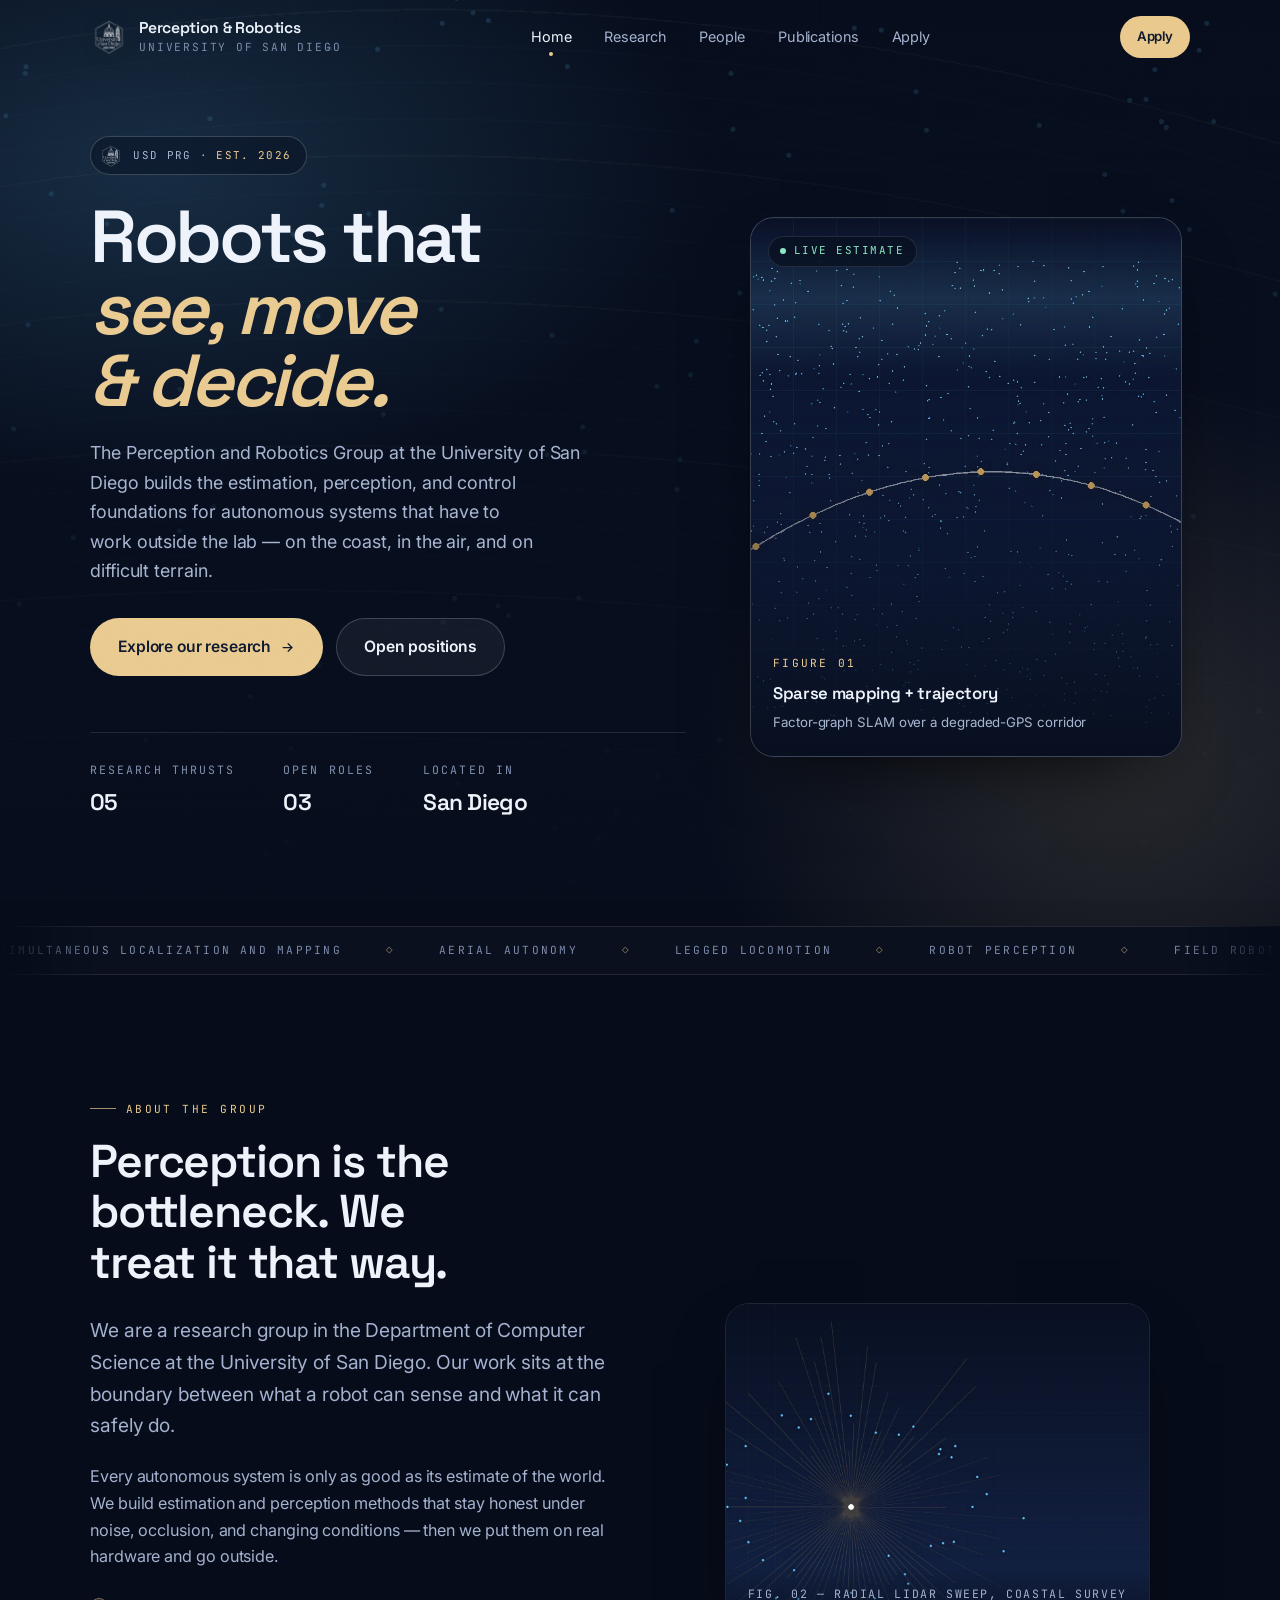
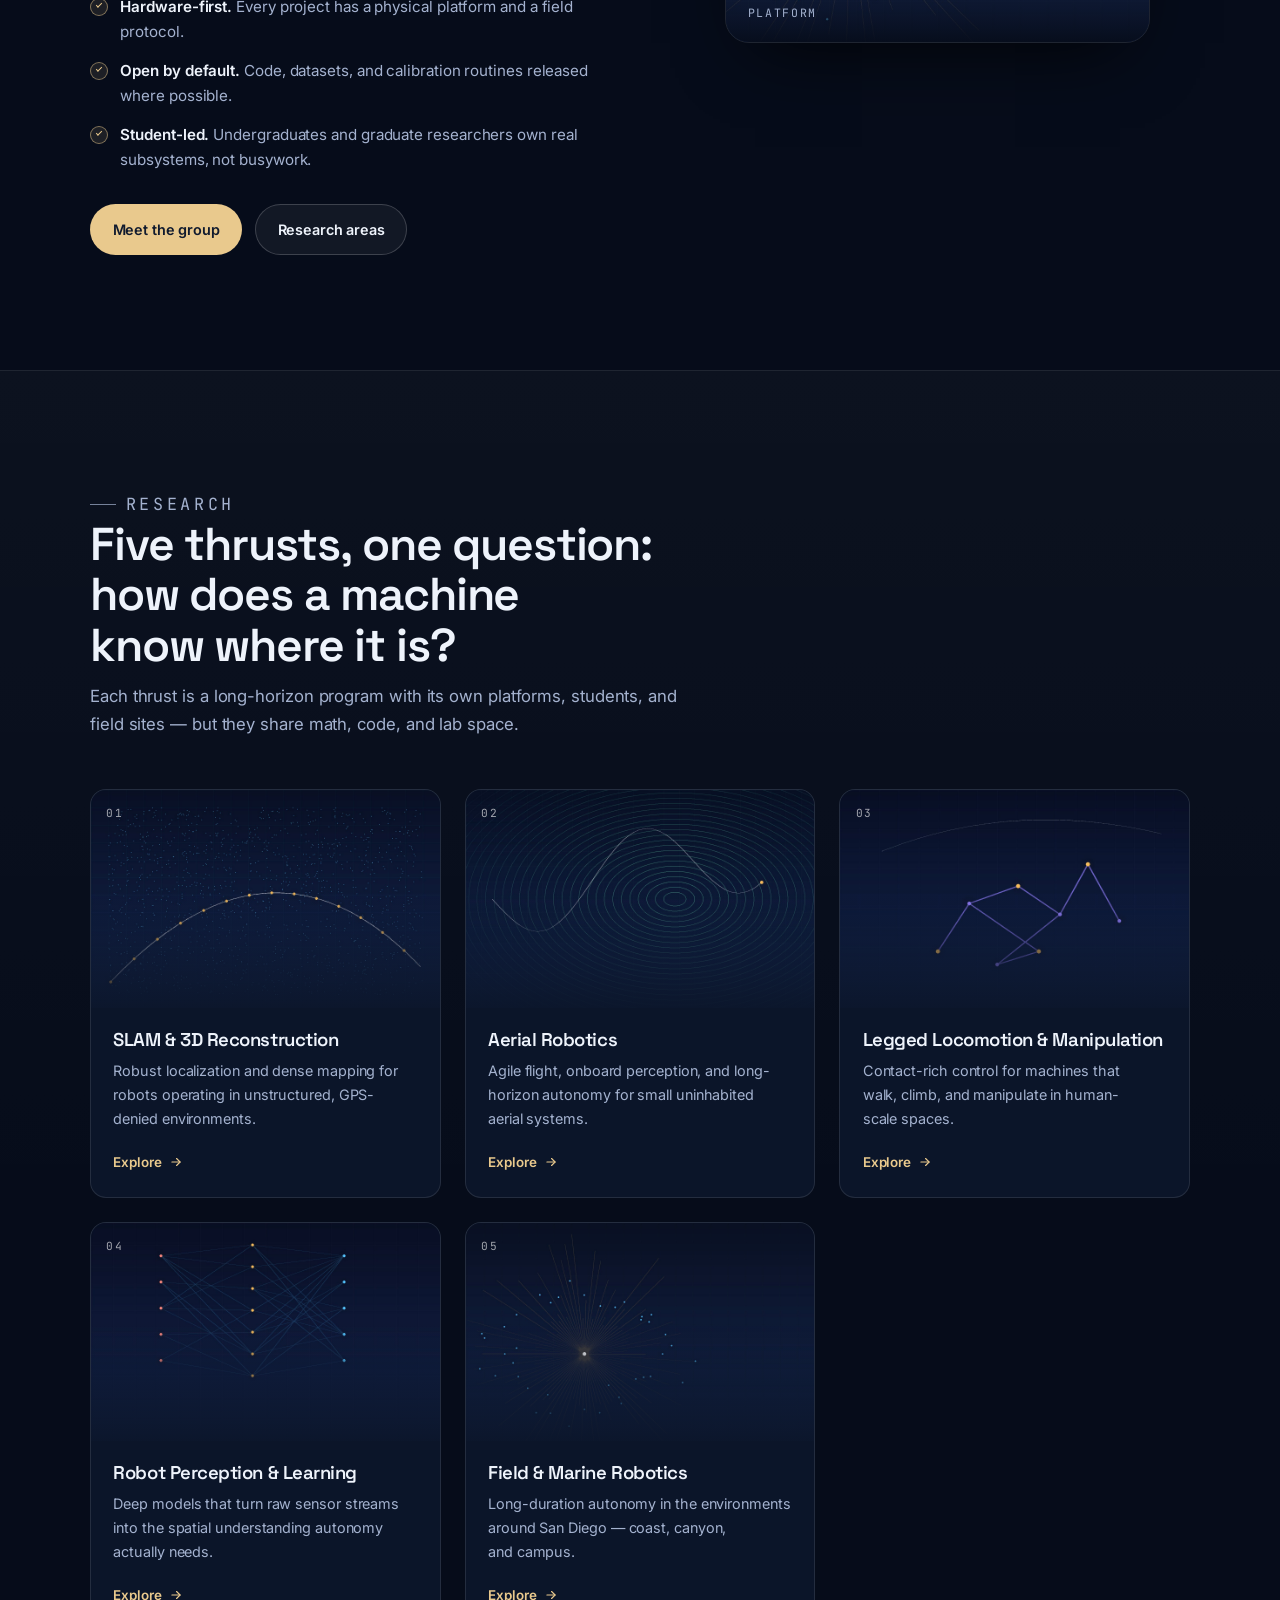
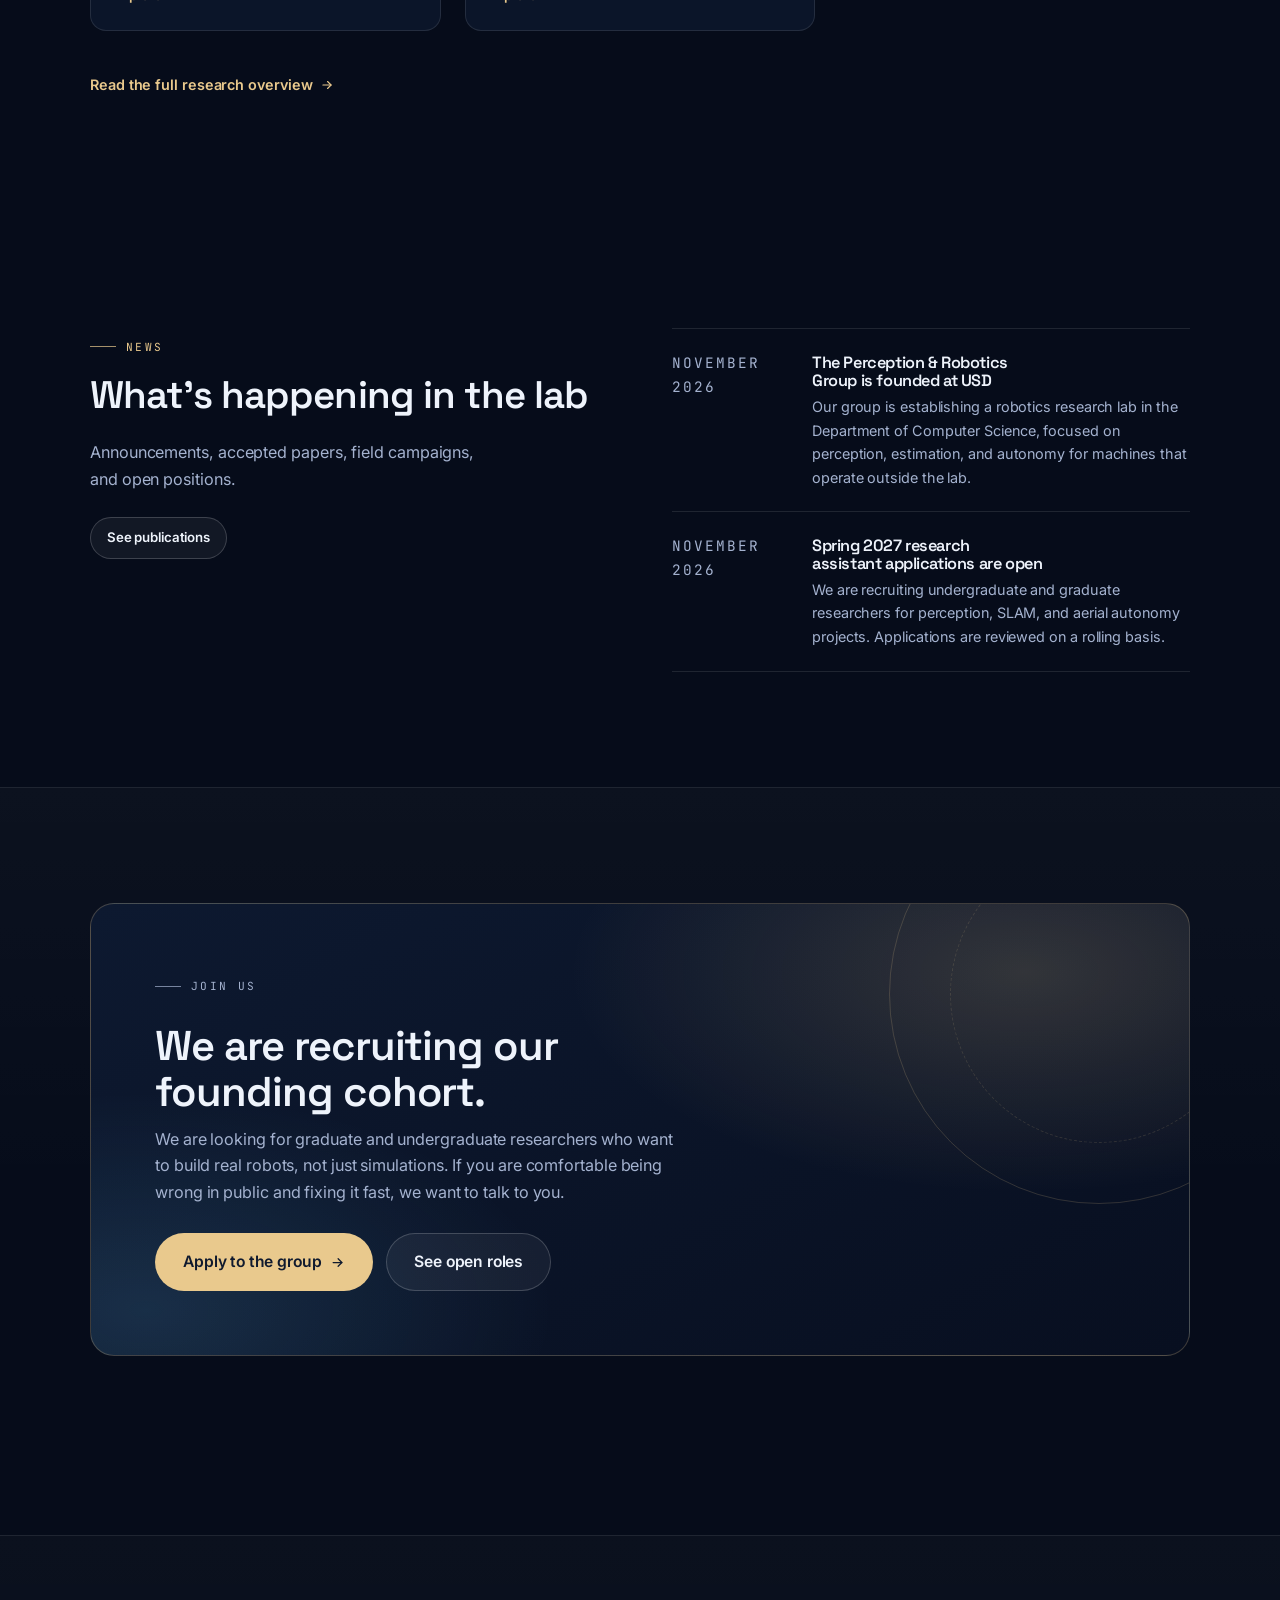
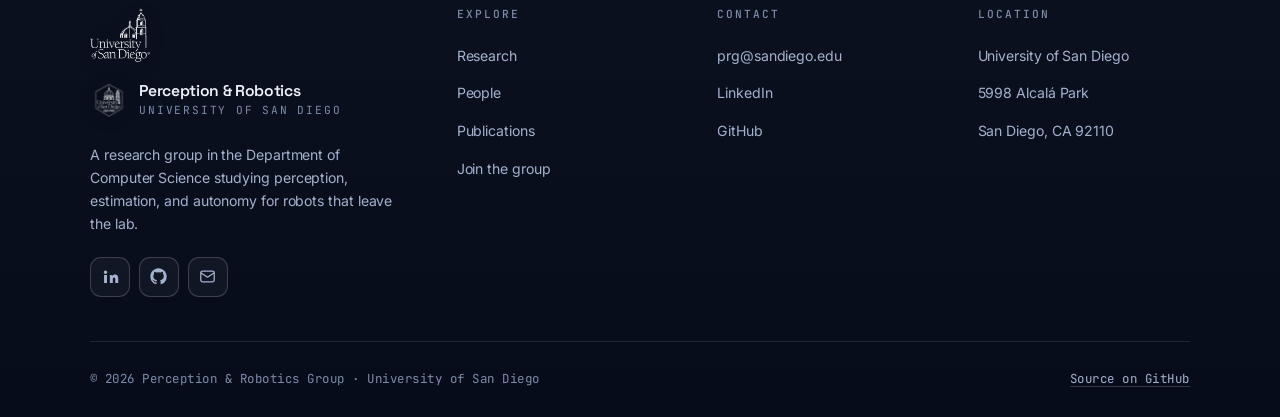
==== index.html @ f0b2819f "Build group website Perception & Robotics Group site for USD: home, research, people, publications, " ====
<!DOCTYPE html>
<html lang="en">
<head>
<meta charset="utf-8">
<meta name="viewport" content="width=device-width, initial-scale=1">
<title>Perception & Robotics Group — University of San Diego</title>
<meta name="description" content="The Perception and Robotics Group at the University of San Diego studies robot perception, SLAM, aerial autonomy, legged locomotion, and field robotics.">
<meta name="theme-color" content="#060c1a">
<meta property="og:title" content="Perception & Robotics Group — University of San Diego">
<meta property="og:description" content="Perception, estimation, and autonomy for robots that leave the lab.">
<meta property="og:type" content="website">
<meta property="og:image" content="assets/img/research-slam.jpg">
<link rel="icon" type="image/png" href="assets/img/favicon.png">
<link rel="apple-touch-icon" href="assets/img/favicon.png">
<link rel="preconnect" href="https://fonts.googleapis.com">
<link rel="preconnect" href="https://fonts.gstatic.com" crossorigin>
<link href="https://fonts.googleapis.com/css2?family=Inter:wght@400;500;600&family=Space+Grotesk:wght@500;600;700&family=JetBrains+Mono:wght@400;500&display=swap" rel="stylesheet">
<link rel="stylesheet" href="assets/css/style.css">
</head>
<body>
<a class="skip-link" href="#main">Skip to content</a>
<div class="grain" aria-hidden="true"></div>

<header class="site-header">
  <div class="container">
    <nav class="nav" aria-label="Primary">
      <a class="brand" href="index.html" aria-label="USD Perception and Robotics Group home">
        <img src="assets/img/logo-white.png" alt="" width="640" height="640">
        <span class="brand-text">
          <b>Perception & Robotics</b>
          <span>University of San Diego</span>
        </span>
      </a>
      <div class="nav-links">
        <a href="index.html">Home</a>
        <a href="research.html">Research</a>
        <a href="people.html">People</a>
        <a href="publications.html">Publications</a>
        <a href="apply.html">Apply</a>
      </div>
      <div class="nav-cta">
        <a class="btn btn--sm" href="apply.html">Apply</a>
        <button class="nav-toggle" type="button" aria-label="Toggle menu" aria-expanded="false"><span></span></button>
      </div>
    </nav>
  </div>
</header>

<main id="main">

  <!-- ============================================================ HERO -->
  <section class="hero">
    <div class="hero-bg" aria-hidden="true"></div>
    <div class="container">
      <div class="hero-inner">
        <div>
          <p class="hero-badge">
            <img src="assets/img/logo-white.png" alt="" width="640" height="640">
            <span>USD PRG · <em>Est. 2026</em></span>
          </p>
          <h1>
            Robots that
            <span class="accent">see, move & decide.</span>
          </h1>
          <p class="hero-sub">
            The Perception and Robotics Group at the University of San Diego builds
            the estimation, perception, and control foundations for autonomous systems
            that have to work outside the lab — on the coast, in the air, and on difficult terrain.
          </p>
          <div class="hero-actions">
            <a class="btn btn--lg" href="research.html">
              Explore our research
              <svg viewBox="0 0 24 24" fill="none" stroke="currentColor" stroke-width="2" stroke-linecap="round" stroke-linejoin="round" aria-hidden="true"><path d="M5 12h14"/><path d="m13 6 6 6-6 6"/></svg>
            </a>
            <a class="btn btn--ghost btn--lg" href="apply.html">Open positions</a>
          </div>
          <dl class="hero-stats">
            <div>
              <dt>Research thrusts</dt>
              <dd>05</dd>
            </div>
            <div>
              <dt>Open roles</dt>
              <dd>03</dd>
            </div>
            <div>
              <dt>Located in</dt>
              <dd>San Diego</dd>
            </div>
          </dl>
        </div>

        <div class="hero-art">
          <img src="assets/img/research-slam.jpg" alt="Point cloud and estimated robot trajectory visualisation" width="1600" height="1000">
          <div class="hero-art-scan" aria-hidden="true"></div>
          <span class="hero-art-badge"><i></i> Live estimate</span>
          <div class="hero-art-cap">
            <span class="mono">Figure 01</span>
            <strong>Sparse mapping + trajectory</strong>
            <span>Factor-graph SLAM over a degraded-GPS corridor</span>
          </div>
        </div>
      </div>
    </div>
  </section>

  <!-- ========================================================= MARQUEE -->
  <div class="marquee" aria-hidden="true">
    <div class="marquee-track">
      <span>Simultaneous Localization and Mapping</span>
      <span>Aerial Autonomy</span>
      <span>Legged Locomotion</span>
      <span>Robot Perception</span>
      <span>Field Robotics</span>
      <span>Deep Learning</span>
      <span>Sensor Fusion</span>
      <span>Motion Planning</span>
      <span>Simultaneous Localization and Mapping</span>
      <span>Aerial Autonomy</span>
      <span>Legged Locomotion</span>
      <span>Robot Perception</span>
      <span>Field Robotics</span>
      <span>Deep Learning</span>
      <span>Sensor Fusion</span>
      <span>Motion Planning</span>
    </div>
  </div>

  <!-- =========================================================== ABOUT -->
  <section class="section" id="about">
    <div class="container">
      <div class="about-grid">
        <div class="reveal">
          <p class="eyebrow">About the group</p>
          <h2 style="font-size:clamp(1.85rem,3.6vw,2.9rem)">Perception is the bottleneck. We treat it that way.</h2>
          <p class="lead">
            We are a research group in the Department of Computer Science at the
            University of San Diego. Our work sits at the boundary between what a
            robot can sense and what it can safely do.
          </p>
          <p style="color:var(--muted)">
            Every autonomous system is only as good as its estimate of the world.
            We build estimation and perception methods that stay honest under noise,
            occlusion, and changing conditions — then we put them on real hardware
            and go outside.
          </p>
          <ul class="tick-list">
            <li><strong>Hardware-first.</strong> Every project has a physical platform and a field protocol.</li>
            <li><strong>Open by default.</strong> Code, datasets, and calibration routines released where possible.</li>
            <li><strong>Student-led.</strong> Undergraduates and graduate researchers own real subsystems, not busywork.</li>
          </ul>
          <div class="hero-actions">
            <a class="btn" href="people.html">Meet the group</a>
            <a class="btn btn--ghost" href="research.html">Research areas</a>
          </div>
        </div>

        <figure class="about-figure reveal" data-delay="2">
          <img src="assets/img/research-field.jpg" alt="Radial lidar sweep visualisation" width="1600" height="1000" loading="lazy" decoding="async">
          <figcaption>Fig. 02 — Radial lidar sweep, coastal survey platform</figcaption>
        </figure>
      </div>
    </div>
  </section>

  <!-- ======================================================== RESEARCH -->
  <section class="section section--raised" id="research">
    <div class="container">
      <div class="section-head reveal">
        <p class="eyebrow">Research</p>
        <h2>Five thrusts, one question: how does a machine know where it is?</h2>
        <p>Each thrust is a long-horizon program with its own platforms, students, and field sites — but they share math, code, and lab space.</p>
      </div>
      <div class="grid grid-3" id="research-grid"></div>
      <div style="margin-top:2.5rem" class="reveal">
        <a class="link-arrow" href="research.html">
          Read the full research overview
          <svg viewBox="0 0 24 24" fill="none" stroke="currentColor" stroke-width="2" stroke-linecap="round" stroke-linejoin="round" aria-hidden="true"><path d="M5 12h14"/><path d="m13 6 6 6-6 6"/></svg>
        </a>
      </div>
    </div>
  </section>

  <!-- ============================================================ NEWS -->
  <section class="section" id="news">
    <div class="container">
      <div class="grid grid-2" style="align-items:start;gap:clamp(2rem,5vw,4rem)">
        <div class="reveal">
          <p class="eyebrow">News</p>
          <h2 style="font-size:clamp(1.75rem,3.2vw,2.4rem)">What's happening in the lab</h2>
          <p style="color:var(--muted);max-width:40ch">
            Announcements, accepted papers, field campaigns, and open positions.
          </p>
          <div class="hero-actions" style="margin-top:1.5rem">
            <a class="btn btn--ghost btn--sm" href="publications.html">See publications</a>
          </div>
        </div>
        <div id="news-list" class="reveal" data-delay="2"></div>
      </div>
    </div>
  </section>

  <!-- =========================================================== APPLY -->
  <section class="section section--raised" id="join">
    <div class="container">
      <div class="cta-band reveal">
        <div class="cta-ring" aria-hidden="true"></div>
        <p class="eyebrow">Join us</p>
        <h2>We are recruiting our founding cohort.</h2>
        <p>
          We are looking for graduate and undergraduate researchers who want to
          build real robots, not just simulations. If you are comfortable being
          wrong in public and fixing it fast, we want to talk to you.
        </p>
        <div class="hero-actions">
          <a class="btn btn--lg" href="apply.html">
            Apply to the group
            <svg viewBox="0 0 24 24" fill="none" stroke="currentColor" stroke-width="2" stroke-linecap="round" stroke-linejoin="round" aria-hidden="true"><path d="M5 12h14"/><path d="m13 6 6 6-6 6"/></svg>
          </a>
          <a class="btn btn--ghost btn--lg" href="people.html">See open roles</a>
        </div>
      </div>
    </div>
  </section>

</main>

<footer class="site-footer">
  <div class="container">
    <div class="footer-grid">
      <div class="footer-brand">
        <img class="usd-mark" src="assets/img/usd-logo-white.png" alt="University of San Diego" width="234" height="210" loading="lazy" decoding="async">
                <a class="brand" href="index.html">
          <img src="assets/img/logo-white.png" alt="" width="640" height="640">
          <span class="brand-text">
            <b>Perception & Robotics</b>
            <span>University of San Diego</span>
          </span>
        </a>
        <p>
          A research group in the Department of Computer Science studying perception,
          estimation, and autonomy for robots that leave the lab.
        </p>
        <div class="social-row">
          <a class="social-btn" href="https://www.linkedin.com/company/usd-prg" target="_blank" rel="noopener" aria-label="LinkedIn">
            <svg viewBox="0 0 24 24" fill="currentColor" aria-hidden="true"><path d="M4.98 3.5a2.5 2.5 0 1 1 0 5 2.5 2.5 0 0 1 0-5ZM2.9 9.9h4.16V21H2.9V9.9Zm7.05 0h3.99v1.52h.06a4.38 4.38 0 0 1 3.94-2.16c4.21 0 4.99 2.77 4.99 6.37V21h-4.16v-4.9c0-1.17-.02-2.67-1.63-2.67-1.63 0-1.88 1.27-1.88 2.59V21h-4.16V9.9Z"/></svg>
          </a>
          <a class="social-btn" href="https://github.com/USD-PRG" target="_blank" rel="noopener" aria-label="GitHub">
            <svg viewBox="0 0 24 24" fill="currentColor" aria-hidden="true"><path d="M12 .5C5.73.5.5 5.73.5 12a11.5 11.5 0 0 0 7.86 10.92c.58.1.79-.25.79-.55v-2.15c-3.2.7-3.88-1.36-3.88-1.36-.53-1.34-1.29-1.7-1.29-1.7-1.05-.72.08-.7.08-.7 1.16.08 1.77 1.19 1.77 1.19 1.04 1.77 2.72 1.26 3.38.96.11-.75.41-1.26.74-1.55-2.56-.29-5.25-1.28-5.25-5.7 0-1.26.45-2.29 1.19-3.1-.12-.29-.52-1.46.11-3.05 0 0 .97-.31 3.18 1.18a11 11 0 0 1 5.79 0c2.2-1.49 3.17-1.18 3.17-1.18.63 1.59.24 2.76.12 3.05.74.81 1.19 1.84 1.19 3.1 0 4.43-2.7 5.4-5.27 5.69.42.36.8 1.08.8 2.18v3.23c0 .3.2.66.8.55A11.5 11.5 0 0 0 23.5 12C23.5 5.73 18.27.5 12 .5Z"/></svg>
          </a>
          <a class="social-btn" href="mailto:prg@sandiego.edu" aria-label="Email">
            <svg viewBox="0 0 24 24" fill="none" stroke="currentColor" stroke-width="1.8" stroke-linecap="round" stroke-linejoin="round" aria-hidden="true"><rect x="2.5" y="4.5" width="19" height="15" rx="2.5"/><path d="m3 7 9 6 9-6"/></svg>
          </a>
        </div>
      </div>

      <div class="footer-col">
        <h4>Explore</h4>
        <a href="research.html">Research</a>
        <a href="people.html">People</a>
        <a href="publications.html">Publications</a>
        <a href="apply.html">Join the group</a>
      </div>

      <div class="footer-col">
        <h4>Contact</h4>
        <a href="mailto:prg@sandiego.edu" data-email>prg@sandiego.edu</a>
        <a href="https://www.linkedin.com/company/usd-prg" target="_blank" rel="noopener">LinkedIn</a>
        <a href="https://github.com/USD-PRG" target="_blank" rel="noopener">GitHub</a>
      </div>

      <div class="footer-col">
        <h4>Location</h4>
        <a href="https://maps.google.com/?q=University+of+San+Diego" target="_blank" rel="noopener">University of San Diego</a>
        <a href="https://maps.google.com/?q=University+of+San+Diego" target="_blank" rel="noopener">5998 Alcalá Park</a>
        <a href="https://maps.google.com/?q=University+of+San+Diego" target="_blank" rel="noopener">San Diego, CA 92110</a>
      </div>
    </div>

    <div class="footer-bottom">
      <span>© <span id="year">2026</span> Perception & Robotics Group · University of San Diego</span>
      <span>
        <a href="https://github.com/USD-PRG/usd-prg.github.io" target="_blank" rel="noopener">Source on GitHub</a>
      </span>
    </div>
  </div>
</footer>

<script src="assets/js/data.js"></script>
<script src="assets/js/site.js"></script>
</body>
</html>
---- assets/css/style.css ----
/* =========================================================================
   USD Perception & Robotics Group — design system
   ========================================================================= */

:root {
  --ink: #060c1a;
  --ink-2: #081126;
  --surface: #0b1529;
  --surface-2: #101d38;
  --line: rgba(255, 255, 255, 0.10);
  --line-strong: rgba(255, 255, 255, 0.18);
  --text: #eef3fb;
  --muted: #a4b2cf;
  --muted-2: #7d8cab;
  --sand: #e9c98d;
  --sand-deep: #c9a86a;
  --cyan: #6bcbff;
  --violet: #a99bff;
  --mint: #86e7c0;

  --font-sans: "Inter", -apple-system, BlinkMacSystemFont, "Segoe UI", Roboto,
    Helvetica, Arial, sans-serif;
  --font-display: "Space Grotesk", "Inter", -apple-system, BlinkMacSystemFont,
    "Segoe UI", sans-serif;
  --font-mono: "JetBrains Mono", ui-monospace, SFMono-Regular, Menlo, monospace;

  --radius-sm: 10px;
  --radius: 16px;
  --radius-lg: 24px;
  --container: 1180px;
  --gutter: clamp(1.15rem, 4vw, 2.5rem);
  --section-y: clamp(4.5rem, 9vw, 7.5rem);

  --shadow-1: 0 1px 2px rgba(0, 0, 0, 0.35), 0 12px 32px -12px rgba(0, 0, 0, 0.55);
  --shadow-2: 0 30px 70px -30px rgba(0, 0, 0, 0.85);

  --ease: cubic-bezier(0.22, 0.61, 0.36, 1);
}

/* --------------------------------------------------------------- reset --- */
*,
*::before,
*::after {
  box-sizing: border-box;
}

html {
  -webkit-text-size-adjust: 100%;
  scroll-behavior: smooth;
  scroll-padding-top: 6rem;
}

body {
  margin: 0;
  background: var(--ink);
  color: var(--text);
  font-family: var(--font-sans);
  font-size: 1.0125rem;
  line-height: 1.65;
  letter-spacing: -0.005em;
  -webkit-font-smoothing: antialiased;
  -moz-osx-font-smoothing: grayscale;
  overflow-x: hidden;
}

img,
svg,
video {
  display: block;
  max-width: 100%;
}

img {
  height: auto;
}

a {
  color: inherit;
  text-decoration: none;
}

button,
input,
textarea,
select {
  font: inherit;
  color: inherit;
}

h1,
h2,
h3,
h4 {
  font-family: var(--font-display);
  font-weight: 600;
  line-height: 1.1;
  letter-spacing: -0.025em;
  margin: 0 0 0.6em;
  text-wrap: balance;
}

p {
  margin: 0 0 1.1em;
  text-wrap: pretty;
}

ul,
ol {
  margin: 0;
  padding: 0;
  list-style: none;
}

::selection {
  background: rgba(233, 201, 141, 0.28);
  color: #fff;
}

:focus-visible {
  outline: 2px solid var(--sand);
  outline-offset: 3px;
  border-radius: 4px;
}

/* ------------------------------------------------------------ utilities --- */
.container {
  width: 100%;
  max-width: var(--container);
  margin-inline: auto;
  padding-inline: var(--gutter);
}

.section {
  padding-block: var(--section-y);
  position: relative;
}

.section--tight {
  padding-block: clamp(3rem, 6vw, 4.5rem);
}

.section--raised {
  background: linear-gradient(180deg, rgba(255, 255, 255, 0.024), transparent 60%);
  border-top: 1px solid var(--line);
}

.eyebrow {
  display: inline-flex;
  align-items: center;
  gap: 0.6rem;
  font-family: var(--font-mono);
  font-size: 0.7rem;
  letter-spacing: 0.22em;
  text-transform: uppercase;
  color: var(--sand);
  margin-bottom: 1.1rem;
}

.eyebrow::before {
  content: "";
  width: 26px;
  height: 1px;
  background: currentColor;
  opacity: 0.7;
}

.section-head {
  max-width: 62ch;
  margin-bottom: clamp(2rem, 4vw, 3.25rem);
}

.section-head h2 {
  font-size: clamp(1.85rem, 3.6vw, 2.9rem);
  margin-bottom: 0.75rem;
}

.section-head p {
  color: var(--muted);
  font-size: 1.05rem;
  margin: 0;
}

.lead {
  font-size: clamp(1.05rem, 1.6vw, 1.2rem);
  color: var(--muted);
}

.skip-link {
  position: absolute;
  left: 1rem;
  top: -100px;
  z-index: 999;
  background: var(--sand);
  color: #10172a;
  padding: 0.7rem 1.1rem;
  border-radius: 999px;
  font-weight: 600;
  transition: top 0.2s var(--ease);
}

.skip-link:focus {
  top: 1rem;
}

.grain {
  position: fixed;
  inset: 0;
  z-index: 1;
  pointer-events: none;
  opacity: 0.5;
  mix-blend-mode: overlay;
  background-image: url("data:image/svg+xml,%3Csvg xmlns='http://www.w3.org/2000/svg' width='160' height='160'%3E%3Cfilter id='n'%3E%3CfeTurbulence type='fractalNoise' baseFrequency='0.85' numOctaves='3'/%3E%3CfeColorMatrix type='saturate' values='0'/%3E%3C/filter%3E%3Crect width='160' height='160' filter='url(%23n)' opacity='0.32'/%3E%3C/svg%3E");
}

/* ---------------------------------------------------------------- brand --- */
.brand {
  display: inline-flex;
  align-items: center;
  gap: 0.7rem;
  font-family: var(--font-display);
  letter-spacing: -0.02em;
}

.brand img {
  height: 38px;
  width: auto;
  filter: drop-shadow(0 2px 10px rgba(0, 0, 0, 0.45));
}

.brand-text {
  display: grid;
  line-height: 1.05;
}

.brand-text b {
  font-size: 0.98rem;
  font-weight: 600;
}

.brand-text span {
  font-family: var(--font-mono);
  font-size: 0.7rem;
  letter-spacing: 0.16em;
  text-transform: uppercase;
  color: var(--muted-2);
  margin-top: 0.34rem;
}

/* ----------------------------------------------------------------- nav --- */
.site-header {
  position: fixed;
  inset: 0 0 auto;
  z-index: 60;
  transition: background 0.35s var(--ease), border-color 0.35s var(--ease),
    backdrop-filter 0.35s var(--ease);
  border-bottom: 1px solid transparent;
}

.site-header.is-stuck {
  background: rgba(6, 12, 26, 0.78);
  backdrop-filter: blur(18px) saturate(140%);
  -webkit-backdrop-filter: blur(18px) saturate(140%);
  border-bottom-color: var(--line);
}

.nav {
  display: flex;
  align-items: center;
  justify-content: space-between;
  gap: 1.5rem;
  height: 74px;
}

.nav-links {
  display: flex;
  align-items: center;
  gap: 0.35rem;
}

.nav-links a {
  position: relative;
  padding: 0.55rem 0.85rem;
  font-size: 0.9rem;
  color: var(--muted);
  border-radius: 999px;
  transition: color 0.2s var(--ease), background 0.2s var(--ease);
}

.nav-links a:hover {
  color: var(--text);
  background: rgba(255, 255, 255, 0.06);
}

.nav-links a[aria-current="page"] {
  color: var(--text);
}

.nav-links a[aria-current="page"]::after {
  content: "";
  position: absolute;
  left: 50%;
  bottom: 0.12rem;
  width: 4px;
  height: 4px;
  border-radius: 50%;
  background: var(--sand);
  transform: translateX(-50%);
}

.nav-cta {
  display: flex;
  align-items: center;
  gap: 0.6rem;
}

.nav-toggle {
  display: none;
  width: 44px;
  height: 44px;
  border: 1px solid var(--line);
  border-radius: 12px;
  background: rgba(255, 255, 255, 0.04);
  align-items: center;
  justify-content: center;
  cursor: pointer;
}

.nav-toggle span {
  display: block;
  width: 18px;
  height: 1.5px;
  background: var(--text);
  box-shadow: 0 -6px 0 var(--text), 0 6px 0 var(--text);
  transition: transform 0.25s var(--ease);
}

/* --------------------------------------------------------------- button --- */
.btn {
  --btn-bg: var(--sand);
  --btn-fg: #101a2e;
  display: inline-flex;
  align-items: center;
  justify-content: center;
  gap: 0.55rem;
  padding: 0.8rem 1.35rem;
  border-radius: 999px;
  border: 1px solid transparent;
  background: var(--btn-bg);
  color: var(--btn-fg);
  font-size: 0.9rem;
  font-weight: 600;
  letter-spacing: -0.01em;
  cursor: pointer;
  transition: transform 0.22s var(--ease), box-shadow 0.22s var(--ease),
    background 0.22s var(--ease), border-color 0.22s var(--ease), color 0.22s var(--ease);
}

.btn svg {
  width: 15px;
  height: 15px;
  transition: transform 0.25s var(--ease);
}

.btn:hover {
  transform: translateY(-2px);
  box-shadow: 0 14px 30px -14px rgba(233, 201, 141, 0.75);
}

.btn:hover svg {
  transform: translateX(3px);
}

.btn--ghost {
  --btn-bg: rgba(255, 255, 255, 0.05);
  --btn-fg: var(--text);
  border-color: var(--line-strong);
}

.btn--ghost:hover {
  background: rgba(255, 255, 255, 0.1);
  box-shadow: 0 14px 30px -18px rgba(0, 0, 0, 0.9);
}

.btn--sm {
  padding: 0.58rem 1rem;
  font-size: 0.83rem;
}

@media (pointer: coarse) {
  .btn--sm {
    min-height: 42px;
    padding-inline: 1.15rem;
  }
}

.btn--lg {
  padding: 0.95rem 1.7rem;
  font-size: 0.98rem;
}

.btn--block {
  width: 100%;
}

.btn--quiet {
  --btn-bg: transparent;
  --btn-fg: var(--muted);
  padding-inline: 0.5rem;
}

.btn--quiet:hover {
  --btn-fg: var(--text);
  box-shadow: none;
  transform: none;
}

.link-arrow {
  display: inline-flex;
  align-items: center;
  gap: 0.45rem;
  font-weight: 600;
  font-size: 0.9rem;
  color: var(--sand);
}

.link-arrow svg {
  width: 14px;
  height: 14px;
  transition: transform 0.25s var(--ease);
}

.link-arrow:hover svg {
  transform: translateX(4px);
}

/* ---------------------------------------------------------------- hero --- */
.hero {
  position: relative;
  isolation: isolate;
  min-height: min(92svh, 880px);
  display: flex;
  align-items: center;
  padding-top: 8.5rem;
  padding-bottom: clamp(3.5rem, 7vw, 5.5rem);
  overflow: hidden;
}

.hero-bg {
  position: absolute;
  inset: 0;
  z-index: -2;
  background-image: url("../img/hero-field.jpg");
  background-size: cover;
  background-position: center 40%;
  opacity: 0.55;
  transform: scale(1.04);
}

.hero::before {
  content: "";
  position: absolute;
  inset: 0;
  z-index: -1;
  background:
    radial-gradient(900px 520px at 12% 18%, rgba(107, 203, 255, 0.16), transparent 62%),
    radial-gradient(720px 640px at 88% 82%, rgba(233, 201, 141, 0.14), transparent 60%),
    linear-gradient(180deg, rgba(6, 12, 26, 0.72) 0%, rgba(6, 12, 26, 0.86) 58%, var(--ink) 100%);
}

.hero-inner {
  display: grid;
  grid-template-columns: minmax(0, 1.15fr) minmax(0, 0.85fr);
  gap: clamp(2rem, 5vw, 4.5rem);
  align-items: center;
}

.hero-badge {
  display: inline-flex;
  align-items: center;
  gap: 0.65rem;
  padding: 0.42rem 0.9rem 0.42rem 0.5rem;
  border: 1px solid var(--line-strong);
  border-radius: 999px;
  background: rgba(9, 17, 36, 0.55);
  backdrop-filter: blur(10px);
  font-family: var(--font-mono);
  font-size: 0.68rem;
  letter-spacing: 0.12em;
  text-transform: uppercase;
  color: var(--muted);
  margin-bottom: 1.6rem;
}

.hero-badge img {
  height: 24px;
  width: auto;
}

.hero-badge em {
  font-style: normal;
  color: var(--sand);
}

.hero h1 {
  font-size: clamp(2.35rem, 6.2vw, 4.6rem);
  font-weight: 600;
  line-height: 0.98;
  letter-spacing: -0.045em;
  margin-bottom: 1.3rem;
}

.hero h1 .accent {
  display: block;
  color: var(--sand);
  font-style: italic;
  font-family: var(--font-display);
}

.hero-sub {
  max-width: 46ch;
  color: var(--muted);
  font-size: clamp(1rem, 1.4vw, 1.12rem);
  margin-bottom: 2rem;
}

.hero-actions {
  display: flex;
  flex-wrap: wrap;
  gap: 0.8rem;
  align-items: center;
}

.hero-stats {
  display: flex;
  flex-wrap: wrap;
  gap: clamp(1.5rem, 4vw, 3rem);
  margin-top: clamp(2.5rem, 5vw, 3.5rem);
  padding-top: 1.7rem;
  border-top: 1px solid var(--line);
}

.hero-stats div {
  min-width: 92px;
}

.hero-stats dt,
.stat-k {
  font-family: var(--font-mono);
  font-size: 0.72rem;
  letter-spacing: 0.18em;
  text-transform: uppercase;
  color: var(--muted-2);
  margin-bottom: 0.3rem;
}

.hero-stats dd,
.stat-v {
  margin: 0;
  font-family: var(--font-display);
  font-size: 1.42rem;
  font-weight: 600;
  letter-spacing: -0.03em;
  color: var(--text);
}

/* hero visual */
.hero-art {
  position: relative;
  aspect-ratio: 4 / 5;
  max-height: 540px;
  border-radius: var(--radius-lg);
  border: 1px solid var(--line-strong);
  background: linear-gradient(160deg, rgba(16, 29, 56, 0.9), rgba(8, 14, 28, 0.9));
  overflow: hidden;
  box-shadow: var(--shadow-2);
}

.hero-art img {
  position: absolute;
  inset: 0;
  width: 100%;
  height: 100%;
  object-fit: cover;
  opacity: 0.92;
}

.hero-art::after {
  content: "";
  position: absolute;
  inset: 0;
  background: linear-gradient(180deg, transparent 34%, rgba(6, 12, 26, 0.92) 100%);
}

.hero-art-cap {
  position: absolute;
  inset: auto 0 0;
  z-index: 2;
  padding: 1.35rem 1.4rem;
}

.hero-art-cap .mono {
  font-family: var(--font-mono);
  font-size: 0.7rem;
  letter-spacing: 0.2em;
  text-transform: uppercase;
  color: var(--sand);
  display: block;
  margin-bottom: 0.45rem;
}

.hero-art-cap strong {
  font-family: var(--font-display);
  font-size: 1.05rem;
  font-weight: 600;
  display: block;
  letter-spacing: -0.02em;
}

.hero-art-cap span {
  font-size: 0.83rem;
  color: var(--muted);
}

.hero-art-badge {
  position: absolute;
  z-index: 2;
  top: 1.1rem;
  left: 1.1rem;
  display: inline-flex;
  align-items: center;
  gap: 0.45rem;
  padding: 0.35rem 0.7rem;
  border-radius: 999px;
  background: rgba(6, 12, 26, 0.6);
  border: 1px solid var(--line);
  font-family: var(--font-mono);
  font-size: 0.68rem;
  letter-spacing: 0.14em;
  text-transform: uppercase;
  color: var(--mint);
  backdrop-filter: blur(8px);
}

.hero-art-badge i {
  width: 6px;
  height: 6px;
  border-radius: 50%;
  background: var(--mint);
  box-shadow: 0 0 0 0 rgba(134, 231, 192, 0.6);
  animation: pulse 2.4s infinite;
}

@keyframes pulse {
  0% { box-shadow: 0 0 0 0 rgba(134, 231, 192, 0.55); }
  70% { box-shadow: 0 0 0 9px rgba(134, 231, 192, 0); }
  100% { box-shadow: 0 0 0 0 rgba(134, 231, 192, 0); }
}

/* scanline sweep on hero art */
.hero-art-scan {
  position: absolute;
  left: 0;
  right: 0;
  height: 160px;
  z-index: 1;
  background: linear-gradient(180deg, transparent, rgba(107, 203, 255, 0.14), transparent);
  animation: scan 7s var(--ease) infinite;
}

@keyframes scan {
  0% { top: -170px; opacity: 0; }
  12% { opacity: 1; }
  88% { opacity: 1; }
  100% { top: 105%; opacity: 0; }
}

/* ------------------------------------------------------------- marquee --- */
.marquee {
  border-top: 1px solid var(--line);
  border-bottom: 1px solid var(--line);
  background: rgba(255, 255, 255, 0.018);
  overflow: hidden;
  padding-block: 0.9rem;
  mask-image: linear-gradient(90deg, transparent, #000 8%, #000 92%, transparent);
  -webkit-mask-image: linear-gradient(90deg, transparent, #000 8%, #000 92%, transparent);
}

.marquee-track {
  display: flex;
  gap: 2.75rem;
  width: max-content;
  animation: marquee 42s linear infinite;
}

.marquee:hover .marquee-track {
  animation-play-state: paused;
}

.marquee-track span {
  font-family: var(--font-mono);
  font-size: 0.7rem;
  letter-spacing: 0.2em;
  text-transform: uppercase;
  color: var(--muted-2);
  display: inline-flex;
  align-items: center;
  gap: 2.75rem;
  white-space: nowrap;
}

.marquee-track span::after {
  content: "◇";
  color: var(--sand);
  opacity: 0.6;
  font-size: 0.68rem;
}

@keyframes marquee {
  to { transform: translateX(-50%); }
}

/* ----------------------------------------------------------------- grid --- */
.grid {
  display: grid;
  gap: clamp(1rem, 2vw, 1.5rem);
}

.grid-2 { grid-template-columns: repeat(2, minmax(0, 1fr)); }
.grid-3 { grid-template-columns: repeat(3, minmax(0, 1fr)); }
.grid-4 { grid-template-columns: repeat(4, minmax(0, 1fr)); }

/* ---------------------------------------------------------------- cards --- */
.card {
  position: relative;
  background: linear-gradient(165deg, rgba(255, 255, 255, 0.055), rgba(255, 255, 255, 0.014));
  border: 1px solid var(--line);
  border-radius: var(--radius);
  padding: 1.5rem;
  transition: transform 0.35s var(--ease), border-color 0.35s var(--ease),
    background 0.35s var(--ease), box-shadow 0.35s var(--ease);
}

.card:hover {
  transform: translateY(-4px);
  border-color: var(--line-strong);
  box-shadow: var(--shadow-1);
}

.card-icon {
  display: grid;
  place-items: center;
  width: 42px;
  height: 42px;
  border-radius: 12px;
  border: 1px solid var(--line-strong);
  background: rgba(233, 201, 141, 0.08);
  color: var(--sand);
  margin-bottom: 1.1rem;
}

.card-icon svg {
  width: 20px;
  height: 20px;
}

.card h3 {
  font-size: 1.1rem;
  margin-bottom: 0.45rem;
}

.card p {
  color: var(--muted);
  font-size: 0.92rem;
  margin: 0;
}

/* research card with image */
.r-card {
  display: flex;
  flex-direction: column;
  overflow: hidden;
  border-radius: var(--radius);
  border: 1px solid var(--line);
  background: var(--surface);
  transition: transform 0.4s var(--ease), border-color 0.4s var(--ease),
    box-shadow 0.4s var(--ease);
}

.r-card:hover {
  transform: translateY(-6px);
  border-color: rgba(233, 201, 141, 0.4);
  box-shadow: var(--shadow-2);
}

.r-card-media {
  position: relative;
  aspect-ratio: 16 / 10;
  overflow: hidden;
}

.r-card-media img {
  width: 100%;
  height: 100%;
  object-fit: cover;
  transition: transform 0.7s var(--ease), filter 0.5s var(--ease);
  filter: saturate(1.05);
}

.r-card:hover .r-card-media img {
  transform: scale(1.055);
}

.r-card-media::after {
  content: "";
  position: absolute;
  inset: 0;
  background: linear-gradient(180deg, transparent 45%, rgba(11, 21, 41, 0.92) 100%);
}

.r-card-num {
  position: absolute;
  z-index: 1;
  top: 0.85rem;
  left: 0.95rem;
  font-family: var(--font-mono);
  font-size: 0.7rem;
  letter-spacing: 0.16em;
  color: rgba(255, 255, 255, 0.62);
}

.r-card-body {
  padding: 1.35rem 1.4rem 1.5rem;
  display: flex;
  flex-direction: column;
  gap: 0.55rem;
  flex: 1;
}

.r-card-body h3 {
  font-size: 1.16rem;
  margin: 0;
}

.r-card-body p {
  font-size: 0.9rem;
  color: var(--muted);
  margin: 0;
}

.r-card-body .link-arrow {
  margin-top: auto;
  padding-top: 0.75rem;
  font-size: 0.84rem;
}

/* span helpers */
.span-2 { grid-column: span 2; }

/* --------------------------------------------------------------- about --- */
.about-grid {
  display: grid;
  grid-template-columns: minmax(0, 1fr) minmax(0, 0.95fr);
  gap: clamp(2rem, 5vw, 4.5rem);
  align-items: center;
}

.about-figure {
  position: relative;
  border-radius: var(--radius-lg);
  overflow: hidden;
  border: 1px solid var(--line);
  aspect-ratio: 5 / 4;
  box-shadow: var(--shadow-2);
}

.about-figure img {
  width: 100%;
  height: 100%;
  object-fit: cover;
}

.about-figure figcaption {
  position: absolute;
  inset: auto 0 0;
  padding: 1.25rem 1.35rem;
  background: linear-gradient(180deg, transparent, rgba(6, 12, 26, 0.94));
  font-family: var(--font-mono);
  font-size: 0.72rem;
  letter-spacing: 0.14em;
  text-transform: uppercase;
  color: var(--muted);
}

.tick-list {
  display: grid;
  gap: 0.85rem;
  margin: 1.5rem 0 2rem;
}

.tick-list li {
  position: relative;
  padding-left: 1.9rem;
  color: var(--muted);
  font-size: 0.95rem;
}

.tick-list li strong {
  color: var(--text);
  font-weight: 600;
}

.tick-list li::before {
  content: "";
  position: absolute;
  left: 0;
  top: 0.28em;
  width: 18px;
  height: 18px;
  border-radius: 50%;
  border: 1px solid rgba(233, 201, 141, 0.5);
  background: rgba(233, 201, 141, 0.1);
}

.tick-list li::after {
  content: "";
  position: absolute;
  left: 6px;
  top: 0.62em;
  width: 6px;
  height: 3px;
  border-left: 1.5px solid var(--sand);
  border-bottom: 1.5px solid var(--sand);
  transform: rotate(-45deg);
}

/* ---------------------------------------------------------------- news --- */
.news-item {
  display: grid;
  grid-template-columns: 116px minmax(0, 1fr);
  gap: 1.5rem;
  padding: 1.35rem 0;
  border-bottom: 1px solid var(--line);
  align-items: baseline;
}

.news-item:first-child {
  border-top: 1px solid var(--line);
}

.news-date {
  font-family: var(--font-mono);
  font-size: 0.68rem;
  letter-spacing: 0.14em;
  text-transform: uppercase;
  color: var(--sand);
}

.news-item h3 {
  font-size: 1.02rem;
  margin-bottom: 0.3rem;
}

.news-item p {
  font-size: 0.9rem;
  color: var(--muted);
  margin: 0;
}

/* ---------------------------------------------------------- publications --- */
.pub-toolbar {
  display: flex;
  flex-wrap: wrap;
  gap: 1rem;
  align-items: center;
  justify-content: space-between;
  padding: 1.1rem 1.2rem;
  border: 1px solid var(--line);
  border-radius: var(--radius);
  background: rgba(255, 255, 255, 0.026);
  margin-bottom: 2.25rem;
}

.search-field {
  position: relative;
  flex: 1 1 260px;
  max-width: 380px;
}

.search-field svg {
  position: absolute;
  left: 0.95rem;
  top: 50%;
  transform: translateY(-50%);
  width: 15px;
  height: 15px;
  color: var(--muted-2);
  pointer-events: none;
}

.search-field input {
  width: 100%;
  padding: 0.68rem 1rem 0.68rem 2.5rem;
  border-radius: 999px;
  border: 1px solid var(--line);
  background: rgba(6, 12, 26, 0.55);
  font-size: 0.88rem;
  transition: border-color 0.2s var(--ease), background 0.2s var(--ease);
}

.search-field input::placeholder {
  color: var(--muted-2);
}

.search-field input:focus {
  outline: none;
  border-color: rgba(233, 201, 141, 0.55);
  background: rgba(6, 12, 26, 0.8);
}

.chips {
  display: flex;
  flex-wrap: wrap;
  gap: 0.4rem;
}

.chip {
  padding: 0.45rem 0.85rem;
  border-radius: 999px;
  border: 1px solid var(--line);
  background: transparent;
  font-size: 0.79rem;
  color: var(--muted);
  cursor: pointer;
  transition: all 0.2s var(--ease);
}

.chip:hover {
  color: var(--text);
  border-color: var(--line-strong);
}

.chip[aria-pressed="true"] {
  background: var(--sand);
  border-color: var(--sand);
  color: #101a2e;
  font-weight: 600;
}

.pub-year {
  font-family: var(--font-display);
  font-size: 1.05rem;
  font-weight: 600;
  color: var(--sand);
  letter-spacing: 0.02em;
  padding-bottom: 0.7rem;
  border-bottom: 1px solid var(--line);
  margin: 2.2rem 0 0.4rem;
  display: flex;
  align-items: center;
  gap: 0.75rem;
}

.pub-year:first-child {
  margin-top: 0;
}

.pub-year small {
  font-family: var(--font-mono);
  font-size: 0.7rem;
  letter-spacing: 0.12em;
  color: var(--muted-2);
  font-weight: 400;
}

.pub {
  display: grid;
  grid-template-columns: 40px minmax(0, 1fr);
  gap: 1.1rem;
  padding: 1.35rem 0.25rem;
  border-bottom: 1px solid rgba(255, 255, 255, 0.055);
  transition: background 0.25s var(--ease);
}

.pub:hover {
  background: rgba(255, 255, 255, 0.022);
}

.pub-num {
  font-family: var(--font-mono);
  font-size: 0.7rem;
  color: var(--muted-2);
  padding-top: 0.32rem;
}

.pub h3 {
  font-size: 1.03rem;
  line-height: 1.35;
  margin-bottom: 0.35rem;
  font-weight: 600;
}

.pub h3 a:hover {
  color: var(--sand);
}

.pub-meta {
  font-size: 0.86rem;
  color: var(--muted);
  margin-bottom: 0.55rem;
}

.pub-meta em {
  font-style: normal;
  color: var(--sand);
}

.pub-meta .me {
  color: var(--text);
  font-weight: 600;
}

.pub-tags {
  display: flex;
  flex-wrap: wrap;
  gap: 0.4rem;
  align-items: center;
}

.tag {
  font-family: var(--font-mono);
  font-size: 0.68rem;
  letter-spacing: 0.1em;
  text-transform: uppercase;
  padding: 0.22rem 0.5rem;
  border-radius: 5px;
  border: 1px solid var(--line);
  color: var(--muted-2);
  background: rgba(255, 255, 255, 0.03);
}

.tag--venue {
  color: var(--sand);
  border-color: rgba(233, 201, 141, 0.32);
  background: rgba(233, 201, 141, 0.07);
}

.pub-links {
  display: flex;
  flex-wrap: wrap;
  gap: 0.35rem;
  margin-left: auto;
}

.mini-link {
  font-family: var(--font-mono);
  font-size: 0.7rem;
  letter-spacing: 0.09em;
  text-transform: uppercase;
  padding: 0.42rem 0.7rem;
  line-height: 1.35;
  border-radius: 6px;
  border: 1px solid var(--line);
  background: rgba(255, 255, 255, 0.04);
  color: var(--muted);
  cursor: pointer;
  transition: all 0.2s var(--ease);
}

.mini-link:hover {
  color: #101a2e;
  background: var(--sand);
  border-color: var(--sand);
}

/* --------------------------------------------------------------- people --- */
.people-group {
  margin-bottom: clamp(2.5rem, 5vw, 4rem);
}

.people-group-head {
  display: flex;
  align-items: baseline;
  justify-content: space-between;
  gap: 1rem;
  padding-bottom: 0.9rem;
  border-bottom: 1px solid var(--line);
  margin-bottom: 1.8rem;
}

.people-group-head h2,
.people-group-head h3 {
  font-size: clamp(1.25rem, 2.4vw, 1.6rem);
  margin: 0;
}

.people-group-head span {
  font-family: var(--font-mono);
  font-size: 0.7rem;
  letter-spacing: 0.14em;
  text-transform: uppercase;
  color: var(--muted-2);
}

.person {
  position: relative;
  display: flex;
  gap: 1rem;
  padding: 1.15rem;
  border: 1px solid var(--line);
  border-radius: var(--radius);
  background: linear-gradient(160deg, rgba(255, 255, 255, 0.05), rgba(255, 255, 255, 0.012));
  transition: transform 0.3s var(--ease), border-color 0.3s var(--ease);
}

.person:hover {
  transform: translateY(-3px);
  border-color: var(--line-strong);
}

.avatar {
  flex: 0 0 auto;
  width: 62px;
  height: 62px;
  border-radius: 50%;
  display: grid;
  place-items: center;
  font-family: var(--font-display);
  font-weight: 600;
  font-size: 1.05rem;
  letter-spacing: -0.02em;
  color: #08111f;
  border: 1px solid rgba(255, 255, 255, 0.22);
  box-shadow: inset 0 0 0 3px rgba(6, 12, 26, 0.25);
  overflow: hidden;
}

.avatar img {
  width: 100%;
  height: 100%;
  object-fit: cover;
}

.person-body {
  min-width: 0;
  flex: 1;
}

.person h3 {
  font-size: 1rem;
  margin: 0 0 0.15rem;
}

.person-role {
  font-size: 0.83rem;
  color: var(--sand);
  margin-bottom: 0.3rem;
}

.person-note {
  font-size: 0.82rem;
  color: var(--muted);
  margin: 0 0 0.6rem;
}

.person-links {
  display: flex;
  flex-wrap: wrap;
  gap: 0.35rem;
}

.icon-link {
  display: grid;
  place-items: center;
  width: 28px;
  height: 28px;
  border-radius: 8px;
  border: 1px solid var(--line);
  color: var(--muted);
  background: rgba(255, 255, 255, 0.03);
  transition: all 0.2s var(--ease);
}

.icon-link:hover {
  color: #101a2e;
  background: var(--sand);
  border-color: var(--sand);
}

.icon-link svg {
  width: 13px;
  height: 13px;
}

.person--director {
  grid-column: span 2;
  padding: 1.5rem;
  border-color: rgba(233, 201, 141, 0.28);
  background:
    radial-gradient(600px 200px at 0% 0%, rgba(233, 201, 141, 0.11), transparent 70%),
    linear-gradient(160deg, rgba(255, 255, 255, 0.06), rgba(255, 255, 255, 0.014));
}

.person--director .avatar {
  width: 84px;
  height: 84px;
  font-size: 1.3rem;
}

.person--director h3 {
  font-size: 1.22rem;
}

.person--director .person-note {
  font-size: 0.88rem;
}

.person--open {
  border-style: dashed;
  border-color: rgba(233, 201, 141, 0.35);
  background: rgba(233, 201, 141, 0.035);
  align-items: center;
}

.person--open .avatar {
  background: rgba(233, 201, 141, 0.12);
  color: var(--sand);
  border-color: rgba(233, 201, 141, 0.35);
  box-shadow: none;
}

.empty-state {
  grid-column: 1 / -1;
  padding: 2.25rem 1.75rem;
  border: 1px dashed var(--line-strong);
  border-radius: var(--radius);
  text-align: center;
  color: var(--muted);
  background: rgba(255, 255, 255, 0.015);
}

.empty-state strong {
  display: block;
  color: var(--text);
  font-family: var(--font-display);
  font-size: 1.05rem;
  margin-bottom: 0.35rem;
}

.empty-state p {
  margin: 0 auto 1rem;
  max-width: 46ch;
  font-size: 0.9rem;
}

/* --------------------------------------------------------------- apply --- */
.apply-layout {
  display: grid;
  grid-template-columns: minmax(0, 0.85fr) minmax(0, 1.15fr);
  gap: clamp(2rem, 5vw, 4rem);
  align-items: start;
}

.apply-aside {
  position: sticky;
  top: 7rem;
}

.apply-aside h2 {
  font-size: clamp(1.75rem, 3.4vw, 2.5rem);
}

.steps {
  counter-reset: step;
  display: grid;
  gap: 1.35rem;
  margin: 1.75rem 0;
}

.steps li {
  counter-increment: step;
  position: relative;
  padding-left: 2.8rem;
}

.steps li::before {
  content: counter(step, decimal-leading-zero);
  position: absolute;
  left: 0;
  top: 0.05rem;
  font-family: var(--font-mono);
  font-size: 0.68rem;
  letter-spacing: 0.06em;
  color: var(--sand);
  border: 1px solid rgba(233, 201, 141, 0.35);
  background: rgba(233, 201, 141, 0.07);
  width: 30px;
  height: 30px;
  border-radius: 50%;
  display: grid;
  place-items: center;
}

.steps li strong {
  display: block;
  font-family: var(--font-display);
  font-size: 0.97rem;
  margin-bottom: 0.15rem;
}

.steps li p {
  margin: 0;
  font-size: 0.86rem;
  color: var(--muted);
}

.form-card {
  padding: clamp(1.4rem, 3vw, 2.35rem);
  border: 1px solid var(--line-strong);
  border-radius: var(--radius-lg);
  background: linear-gradient(170deg, rgba(255, 255, 255, 0.055), rgba(255, 255, 255, 0.012));
  box-shadow: var(--shadow-2);
}

.form-grid {
  display: grid;
  grid-template-columns: repeat(2, minmax(0, 1fr));
  gap: 1.05rem;
}

.field {
  display: grid;
  gap: 0.4rem;
}

.field--full {
  grid-column: 1 / -1;
}

.field label {
  font-family: var(--font-mono);
  font-size: 0.7rem;
  letter-spacing: 0.14em;
  text-transform: uppercase;
  color: var(--muted);
}

.field .req {
  color: var(--sand);
}

.field input,
.field select,
.field textarea {
  width: 100%;
  padding: 0.75rem 0.9rem;
  border-radius: var(--radius-sm);
  border: 1px solid var(--line);
  background: rgba(6, 12, 26, 0.6);
  font-size: 0.9rem;
  transition: border-color 0.2s var(--ease), background 0.2s var(--ease);
}

.field textarea {
  resize: vertical;
  min-height: 118px;
  line-height: 1.55;
}

.field select {
  appearance: none;
  background-image: url("data:image/svg+xml,%3Csvg xmlns='http://www.w3.org/2000/svg' width='12' height='8' viewBox='0 0 12 8'%3E%3Cpath d='M1 1l5 5 5-5' stroke='%23a4b2cf' stroke-width='1.6' fill='none' stroke-linecap='round'/%3E%3C/svg%3E");
  background-repeat: no-repeat;
  background-position: right 0.95rem center;
  padding-right: 2.4rem;
}

.field input:focus,
.field select:focus,
.field textarea:focus {
  outline: none;
  border-color: rgba(233, 201, 141, 0.55);
  background: rgba(6, 12, 26, 0.85);
}

.field input::placeholder,
.field textarea::placeholder {
  color: var(--muted-2);
}

.check-grid {
  display: flex;
  flex-wrap: wrap;
  gap: 0.5rem;
}

.check-chip {
  position: relative;
  display: inline-flex;
  align-items: center;
  gap: 0.45rem;
  padding: 0.5rem 0.8rem;
  border-radius: 999px;
  border: 1px solid var(--line);
  font-size: 0.82rem;
  color: var(--muted);
  cursor: pointer;
  transition: all 0.18s var(--ease);
  user-select: none;
}

.check-chip input {
  position: absolute;
  opacity: 0;
  pointer-events: none;
}

.check-chip:hover {
  border-color: var(--line-strong);
  color: var(--text);
}

.check-chip:has(input:checked) {
  background: rgba(233, 201, 141, 0.14);
  border-color: rgba(233, 201, 141, 0.55);
  color: var(--sand);
}

.check-chip:has(input:focus-visible) {
  outline: 2px solid var(--sand);
  outline-offset: 2px;
}

.form-foot {
  display: flex;
  flex-wrap: wrap;
  gap: 1rem;
  align-items: center;
  justify-content: space-between;
  margin-top: 1.6rem;
  padding-top: 1.4rem;
  border-top: 1px solid var(--line);
}

.form-note {
  font-size: 0.78rem;
  color: var(--muted-2);
  margin: 0;
  max-width: 42ch;
}

.form-status {
  margin-top: 1rem;
  padding: 0.85rem 1rem;
  border-radius: var(--radius-sm);
  border: 1px solid rgba(134, 231, 192, 0.35);
  background: rgba(134, 231, 192, 0.08);
  color: var(--mint);
  font-size: 0.86rem;
  display: none;
}

.form-status.is-visible {
  display: block;
}

.form-status.is-error {
  border-color: rgba(255, 138, 128, 0.4);
  background: rgba(255, 138, 128, 0.08);
  color: #ffb0a6;
}

/* --------------------------------------------------------------- faq --- */
.faq {
  border-top: 1px solid var(--line);
}

.faq details {
  border-bottom: 1px solid var(--line);
  padding: 1.1rem 0.2rem;
}

.faq summary {
  cursor: pointer;
  list-style: none;
  display: flex;
  align-items: center;
  justify-content: space-between;
  gap: 1rem;
  font-family: var(--font-display);
  font-size: 1rem;
  font-weight: 500;
}

.faq summary::-webkit-details-marker {
  display: none;
}

.faq summary::after {
  content: "+";
  font-family: var(--font-mono);
  color: var(--sand);
  font-size: 1.1rem;
  transition: transform 0.25s var(--ease);
}

.faq details[open] summary::after {
  transform: rotate(45deg);
}

.faq p {
  margin: 0.7rem 0 0;
  color: var(--muted);
  font-size: 0.9rem;
  max-width: 70ch;
}

/* --------------------------------------------------------------- cta --- */
.cta-band {
  position: relative;
  overflow: hidden;
  border-radius: var(--radius-lg);
  border: 1px solid rgba(233, 201, 141, 0.24);
  padding: clamp(2.25rem, 5vw, 4rem);
  background:
    radial-gradient(700px 340px at 85% 15%, rgba(233, 201, 141, 0.18), transparent 65%),
    radial-gradient(600px 320px at 5% 90%, rgba(107, 203, 255, 0.14), transparent 68%),
    linear-gradient(150deg, #0d1930, #080f20);
}

.cta-band h2 {
  font-size: clamp(1.7rem, 3.6vw, 2.6rem);
  margin-bottom: 0.7rem;
  max-width: 22ch;
}

.cta-band p {
  color: var(--muted);
  max-width: 52ch;
  margin-bottom: 1.7rem;
}

.cta-band .hero-actions {
  margin: 0;
}

.cta-ring {
  position: absolute;
  right: -120px;
  top: -120px;
  width: 420px;
  height: 420px;
  border-radius: 50%;
  border: 1px solid rgba(233, 201, 141, 0.18);
  pointer-events: none;
}

.cta-ring::after {
  content: "";
  position: absolute;
  inset: 60px;
  border-radius: 50%;
  border: 1px dashed rgba(233, 201, 141, 0.14);
}

/* --------------------------------------------------------------- footer --- */
.site-footer {
  border-top: 1px solid var(--line);
  background: linear-gradient(180deg, rgba(255, 255, 255, 0.02), transparent);
  padding-top: clamp(3rem, 6vw, 4.5rem);
  margin-top: clamp(2rem, 6vw, 4rem);
}

.footer-grid {
  display: grid;
  grid-template-columns: minmax(0, 1.5fr) repeat(3, minmax(0, 1fr));
  gap: clamp(1.75rem, 4vw, 3rem);
  padding-bottom: 2.75rem;
}

.footer-brand p {
  color: var(--muted);
  font-size: 0.88rem;
  max-width: 34ch;
  margin: 1rem 0 1.35rem;
}

.footer-col h4 {
  font-family: var(--font-mono);
  font-size: 0.7rem;
  letter-spacing: 0.18em;
  text-transform: uppercase;
  color: var(--muted-2);
  margin-bottom: 1rem;
  font-weight: 500;
}

.footer-col a {
  display: block;
  padding: 0.45rem 0;
  font-size: 0.88rem;
  color: var(--muted);
  transition: color 0.2s var(--ease), transform 0.2s var(--ease);
}

.footer-col a:hover {
  color: var(--sand);
  transform: translateX(3px);
}

.social-row {
  display: flex;
  gap: 0.55rem;
}

.social-btn {
  display: grid;
  place-items: center;
  width: 40px;
  height: 40px;
  border-radius: 11px;
  border: 1px solid var(--line-strong);
  background: rgba(255, 255, 255, 0.04);
  color: var(--muted);
  transition: all 0.22s var(--ease);
}

.social-btn:hover {
  color: #0b1526;
  background: var(--sand);
  border-color: var(--sand);
  transform: translateY(-2px);
}

.social-btn svg {
  width: 17px;
  height: 17px;
}

.footer-bottom {
  display: flex;
  flex-wrap: wrap;
  gap: 1rem;
  align-items: center;
  justify-content: space-between;
  padding-block: 1.35rem;
  border-top: 1px solid var(--line);
  font-size: 0.78rem;
  color: var(--muted-2);
  font-family: var(--font-mono);
  letter-spacing: 0.04em;
}

.footer-bottom a {
  display: inline-block;
  padding-block: 0.35rem;
  color: var(--muted);
  text-decoration: underline;
  text-decoration-color: var(--line-strong);
  text-underline-offset: 0.28em;
  transition: color 0.2s var(--ease), text-decoration-color 0.2s var(--ease);
}

.footer-bottom a:hover,
.footer-bottom a:focus-visible {
  color: var(--sand);
  text-decoration-color: var(--sand);
}

/* --------------------------------------------------------- page header --- */
.page-hero {
  position: relative;
  padding-top: clamp(8rem, 14vw, 10.5rem);
  padding-bottom: clamp(2.5rem, 5vw, 3.75rem);
  border-bottom: 1px solid var(--line);
  overflow: hidden;
}

.page-hero::before {
  content: "";
  position: absolute;
  inset: 0;
  z-index: -1;
  background:
    radial-gradient(800px 380px at 15% 0%, rgba(107, 203, 255, 0.12), transparent 65%),
    radial-gradient(600px 300px at 90% 40%, rgba(233, 201, 141, 0.1), transparent 70%);
}

.page-hero h1 {
  font-size: clamp(2.1rem, 5vw, 3.5rem);
  margin-bottom: 0.8rem;
}

.page-hero p {
  color: var(--muted);
  max-width: 60ch;
  font-size: clamp(1rem, 1.4vw, 1.09rem);
  margin: 0;
}

/* --------------------------------------------------------------- prose --- */
.prose {
  max-width: 70ch;
}

.prose h2 {
  font-size: clamp(1.4rem, 2.6vw, 1.85rem);
  margin-top: 2.5rem;
}

.prose h3 {
  font-size: 1.15rem;
  margin-top: 2rem;
}

.prose p,
.prose li {
  color: var(--muted);
}

.prose a {
  color: var(--sand);
  border-bottom: 1px solid rgba(233, 201, 141, 0.35);
}

.prose a:hover {
  border-bottom-color: var(--sand);
}

.prose ul {
  display: grid;
  gap: 0.6rem;
  margin: 0 0 1.4rem;
}

.prose ul li {
  position: relative;
  padding-left: 1.15rem;
}

.prose ul li::before {
  content: "";
  position: absolute;
  left: 0;
  top: 0.68em;
  width: 5px;
  height: 5px;
  border-radius: 50%;
  background: var(--sand);
  opacity: 0.65;
}

/* --------------------------------------------------- research detail ---- */
.thrust {
  display: grid;
  grid-template-columns: minmax(0, 1fr) minmax(0, 1fr);
  gap: clamp(2rem, 5vw, 4rem);
  align-items: center;
  padding-block: clamp(2.5rem, 5vw, 4rem);
  border-bottom: 1px solid var(--line);
}

.thrust:first-of-type {
  padding-top: 0;
}

.thrust:last-of-type {
  border-bottom: 0;
}

.thrust:nth-of-type(even) .thrust-media {
  order: -1;
}

.thrust-media {
  position: relative;
  border-radius: var(--radius-lg);
  overflow: hidden;
  border: 1px solid var(--line);
  aspect-ratio: 4 / 3;
  box-shadow: var(--shadow-1);
}

.thrust-media img {
  width: 100%;
  height: 100%;
  object-fit: cover;
  transition: transform 0.8s var(--ease);
}

.thrust-media:hover img {
  transform: scale(1.04);
}

.thrust h2 {
  font-size: clamp(1.5rem, 3vw, 2.1rem);
  margin-bottom: 0.8rem;
}

.thrust .thrust-kicker {
  font-family: var(--font-mono);
  font-size: 0.72rem;
  letter-spacing: 0.18em;
  text-transform: uppercase;
  color: var(--sand);
  margin-bottom: 0.75rem;
}

.thrust p {
  color: var(--muted);
  font-size: 0.98rem;
}

.thrust .tick-list {
  margin: 1.25rem 0 0;
}

.thrust .tick-list li {
  font-size: 0.9rem;
}

/* ----------------------------------------------------------- animations --- */
.reveal {
  opacity: 0;
  transform: translateY(22px);
  transition: opacity 0.75s var(--ease), transform 0.75s var(--ease);
}

.reveal.is-in {
  opacity: 1;
  transform: none;
}

.reveal[data-delay="1"] { transition-delay: 0.08s; }
.reveal[data-delay="2"] { transition-delay: 0.16s; }
.reveal[data-delay="3"] { transition-delay: 0.24s; }
.reveal[data-delay="4"] { transition-delay: 0.32s; }
.reveal[data-delay="5"] { transition-delay: 0.4s; }

/* ----------------------------------------------------------------- toast --- */
.toast {
  position: fixed;
  left: 50%;
  bottom: 1.6rem;
  z-index: 200;
  transform: translate(-50%, 130%);
  padding: 0.75rem 1.2rem;
  border-radius: 999px;
  background: var(--sand);
  color: #0b1526;
  font-size: 0.84rem;
  font-weight: 600;
  box-shadow: 0 18px 40px -16px rgba(0, 0, 0, 0.8);
  transition: transform 0.35s var(--ease);
}

.toast.is-visible {
  transform: translate(-50%, 0);
}

/* ------------------------------------------------------------- responsive --- */
@media (max-width: 1024px) {
  .hero-inner {
    grid-template-columns: 1fr;
  }

  .hero-art {
    display: none;
  }

  .hero {
    min-height: auto;
    padding-top: 7.5rem;
  }

  .footer-grid {
    grid-template-columns: repeat(2, minmax(0, 1fr));
  }

  .grid-4 {
    grid-template-columns: repeat(2, minmax(0, 1fr));
  }

  .apply-layout {
    grid-template-columns: 1fr;
  }

  .apply-aside {
    position: static;
  }
}

@media (max-width: 860px) {
  .nav-toggle {
    display: flex;
    order: 3;
  }

  .nav {
    height: 66px;
  }

  .nav-links {
    position: fixed;
    inset: 66px 0 auto;
    flex-direction: column;
    align-items: stretch;
    gap: 0.15rem;
    padding: 1rem var(--gutter) 1.6rem;
    background: rgba(6, 12, 26, 0.97);
    backdrop-filter: blur(20px);
    border-bottom: 1px solid var(--line);
    transform: translateY(-12px);
    opacity: 0;
    pointer-events: none;
    transition: opacity 0.25s var(--ease), transform 0.25s var(--ease);
  }

  .nav.is-open .nav-links {
    opacity: 1;
    transform: none;
    pointer-events: auto;
  }

  .nav-links a {
    padding: 0.85rem 0.75rem;
    font-size: 1rem;
    border-bottom: 1px solid rgba(255, 255, 255, 0.06);
    border-radius: 0;
  }

  .nav-links a[aria-current="page"]::after {
    display: none;
  }

  .nav-cta .btn--ghost {
    display: none;
  }

  .about-grid,
  .thrust,
  .grid-3,
  .grid-2 {
    grid-template-columns: 1fr;
  }

  .thrust:nth-of-type(even) .thrust-media {
    order: 0;
  }

  .span-2 {
    grid-column: span 1;
  }

  .person--director {
    grid-column: span 1;
  }

  .news-item {
    grid-template-columns: 1fr;
    gap: 0.4rem;
  }

  .form-grid {
    grid-template-columns: 1fr;
  }

  .section {
    padding-block: clamp(3.25rem, 9vw, 4.5rem);
  }
}

@media (max-width: 540px) {
  .brand-text span {
    display: none;
  }

  .nav-cta .btn--sm:not(.btn--ghost) {
    min-height: 38px;
    padding-inline: 0.95rem;
    font-size: 0.8rem;
  }

  .brand img {
    height: 32px;
  }

  .footer-grid {
    grid-template-columns: 1fr;
  }

  .hero-stats {
    gap: 1.35rem 1.75rem;
  }

  .hero-stats dd {
    font-size: 1.2rem;
  }

  .pub {
    grid-template-columns: 1fr;
    gap: 0.3rem;
  }

  .pub-num {
    display: none;
  }

  .pub-links {
    margin-left: 0;
    margin-top: 0.35rem;
  }
}

/* ------------------------------------------------------- reduced motion --- */
@media (prefers-reduced-motion: reduce) {
  html {
    scroll-behavior: auto;
  }

  *,
  *::before,
  *::after {
    animation-duration: 0.001ms !important;
    animation-iteration-count: 1 !important;
    transition-duration: 0.001ms !important;
  }

  .reveal {
    opacity: 1;
    transform: none;
  }

  .marquee-track {
    animation: none;
    flex-wrap: wrap;
  }
}

/* =========================================================================
   Compatibility layer — page markup aliases
   ========================================================================= */

.visually-hidden {
  position: absolute !important;
  width: 1px;
  height: 1px;
  padding: 0;
  margin: -1px;
  overflow: hidden;
  clip: rect(0 0 0 0);
  white-space: nowrap;
  border: 0;
}

/* -------------------------------------------------- research detail body --- */
.thrust-body { min-width: 0; }

@media (max-width: 900px) {
  .thrust { grid-template-columns: 1fr; gap: 1.75rem; }
  .thrust:nth-of-type(even) .thrust-media { order: 0; }
  .thrust-media { aspect-ratio: 16 / 10; }
}

/* ------------------------------------------------------------- apply page --- */
.apply-grid {
  display: grid;
  grid-template-columns: minmax(0, 1.25fr) minmax(0, 0.75fr);
  gap: clamp(1.75rem, 4vw, 3.25rem);
  align-items: start;
}

.form-panel {
  padding: clamp(1.35rem, 3vw, 2.35rem);
  border: 1px solid var(--line-strong);
  border-radius: var(--radius-lg);
  background: linear-gradient(170deg, rgba(255, 255, 255, 0.055), rgba(255, 255, 255, 0.012));
  box-shadow: var(--shadow-2);
}

.form-panel fieldset {
  border: 0;
  padding: 0;
  margin: 0 0 1.85rem;
  min-width: 0;
}

.form-panel fieldset:last-of-type { margin-bottom: 0; }

.form-panel legend {
  padding: 0;
  margin-bottom: 1rem;
  font-family: var(--font-mono);
  font-size: 0.72rem;
  letter-spacing: 0.18em;
  text-transform: uppercase;
  color: var(--sand);
}

.field-row {
  display: grid;
  grid-template-columns: repeat(2, minmax(0, 1fr));
  gap: 1.05rem;
  margin-bottom: 1.05rem;
}

.field-row:last-child { margin-bottom: 0; }
.form-panel .field { margin-bottom: 1.05rem; }
.form-panel .field:last-child { margin-bottom: 0; }
.field-row .field { margin-bottom: 0; }

.field .hint {
  font-family: var(--font-sans);
  font-size: 0.72rem;
  letter-spacing: 0;
  text-transform: none;
  color: var(--muted-2);
}

.field input:user-invalid,
.field textarea:user-invalid {
  border-color: rgba(255, 138, 128, 0.55);
}

/* inline calls to action inside prose and cards */
.inline-cta,
.side-card a,
.form-note a,
.field .hint a {
  display: inline-block;
  padding-block: 0.28rem;
  text-underline-offset: 0.24em;
}

@media (pointer: coarse) {
  .inline-cta,
  .side-card a,
  .form-note a,
  .field .hint a {
    padding-block: 0.45rem;
  }
}

/* checkbox chips */
.check {
  position: relative;
  display: inline-flex;
  align-items: center;
  gap: 0.45rem;
  padding: 0.5rem 0.85rem;
  border-radius: 999px;
  border: 1px solid var(--line);
  font-size: 0.82rem;
  color: var(--muted);
  cursor: pointer;
  transition: all 0.18s var(--ease);
  user-select: none;
}

.check input {
  position: absolute;
  opacity: 0;
  pointer-events: none;
}

.check:hover { border-color: var(--line-strong); color: var(--text); }

.check:has(input:checked) {
  background: rgba(233, 201, 141, 0.14);
  border-color: rgba(233, 201, 141, 0.55);
  color: var(--sand);
}

.check:has(input:focus-visible) {
  outline: 2px solid var(--sand);
  outline-offset: 2px;
}

.form-actions {
  display: flex;
  flex-wrap: wrap;
  gap: 0.85rem;
  align-items: center;
  margin-top: 1.5rem;
  padding-top: 1.5rem;
  border-top: 1px solid var(--line);
}

.form-panel .form-note { max-width: none; margin-top: 1rem; }
.form-panel .form-note a { color: var(--sand); text-decoration: underline; text-underline-offset: 2px; }

.status {
  margin-top: 1rem;
  padding: 0.85rem 1rem;
  border-radius: var(--radius-sm);
  border: 1px solid rgba(134, 231, 192, 0.35);
  background: rgba(134, 231, 192, 0.08);
  color: var(--mint);
  font-size: 0.86rem;
  display: none;
}

.status.is-visible { display: block; }

.status.is-error {
  border-color: rgba(255, 138, 128, 0.4);
  background: rgba(255, 138, 128, 0.08);
  color: #ffb0a6;
}

.preview-panel {
  margin-top: 1.25rem;
  padding: 1.15rem;
  border-radius: var(--radius-sm);
  border: 1px dashed var(--line-strong);
  background: rgba(6, 12, 26, 0.55);
}

.preview-panel pre {
  margin: 0.75rem 0 0;
  padding: 0.9rem;
  border-radius: var(--radius-sm);
  background: rgba(0, 0, 0, 0.35);
  border: 1px solid var(--line);
  font-family: var(--font-mono);
  font-size: 0.74rem;
  line-height: 1.65;
  color: var(--muted);
  white-space: pre-wrap;
  word-break: break-word;
  max-height: 22rem;
  overflow: auto;
}

/* aside cards */
.apply-aside {
  display: grid;
  gap: 1.1rem;
  position: sticky;
  top: 6.5rem;
}

.side-card {
  padding: 1.3rem 1.35rem;
  border-radius: var(--radius);
  border: 1px solid var(--line);
  background: rgba(255, 255, 255, 0.022);
}

.side-card--quiet { background: rgba(255, 255, 255, 0.012); }
.side-card h2 { margin-bottom: 0.9rem; }
.side-card .eyebrow { margin-bottom: 0.8rem; font-size: 0.68rem; }
.side-card p { font-size: 0.86rem; color: var(--muted); }
.side-card p:last-child { margin-bottom: 0; }
.side-card a { color: var(--sand); }

.role-list {
  list-style: none;
  margin: 0;
  padding: 0;
  display: grid;
  gap: 1rem;
}

.role-list li {
  padding-left: 0.9rem;
  border-left: 2px solid rgba(233, 201, 141, 0.32);
}

.role-list strong {
  display: block;
  font-family: var(--font-display);
  font-size: 0.93rem;
  font-weight: 600;
  margin-bottom: 0.15rem;
}

.role-list span {
  display: block;
  font-size: 0.79rem;
  line-height: 1.5;
  color: var(--muted-2);
}

.timeline {
  counter-reset: tl;
  list-style: none;
  margin: 0;
  padding: 0;
  display: grid;
  gap: 0.95rem;
}

.timeline li {
  counter-increment: tl;
  position: relative;
  padding-left: 2.1rem;
}

.timeline li::before {
  content: counter(tl);
  position: absolute;
  left: 0;
  top: 0;
  width: 21px;
  height: 21px;
  border-radius: 50%;
  display: grid;
  place-items: center;
  font-family: var(--font-mono);
  font-size: 0.68rem;
  color: var(--sand);
  border: 1px solid rgba(233, 201, 141, 0.35);
  background: rgba(233, 201, 141, 0.07);
}

.timeline b {
  display: block;
  font-family: var(--font-display);
  font-size: 0.87rem;
  font-weight: 600;
}

.timeline span {
  display: block;
  font-size: 0.78rem;
  line-height: 1.45;
  color: var(--muted-2);
}

@media (max-width: 980px) {
  .apply-grid { grid-template-columns: 1fr; }
  .apply-aside { position: static; grid-template-columns: repeat(auto-fit, minmax(240px, 1fr)); }
}

@media (max-width: 620px) {
  .field-row { grid-template-columns: 1fr; }
  .apply-aside { grid-template-columns: 1fr; }
}

/* ------------------------------------------------------------- toolbar ---- */
.pub-toolbar {
  display: flex;
  flex-wrap: wrap;
  gap: 1rem 1.5rem;
  align-items: center;
  justify-content: space-between;
  padding-bottom: 1.35rem;
  margin-bottom: 1.75rem;
  border-bottom: 1px solid var(--line);
}

/* -------------------------------------------------- university marks ---- */
.usd-mark {
  height: 54px;
  width: auto;
  margin-bottom: 1.15rem;
  opacity: 0.9;
  filter: drop-shadow(0 2px 12px rgba(0, 0, 0, 0.35));
}

.footer-bottom .usd-mark {
  height: 44px;
  margin: 0;
}

@media (max-width: 540px) {
  .usd-mark { height: 46px; }
  .footer-bottom .usd-mark { height: 38px; }
}
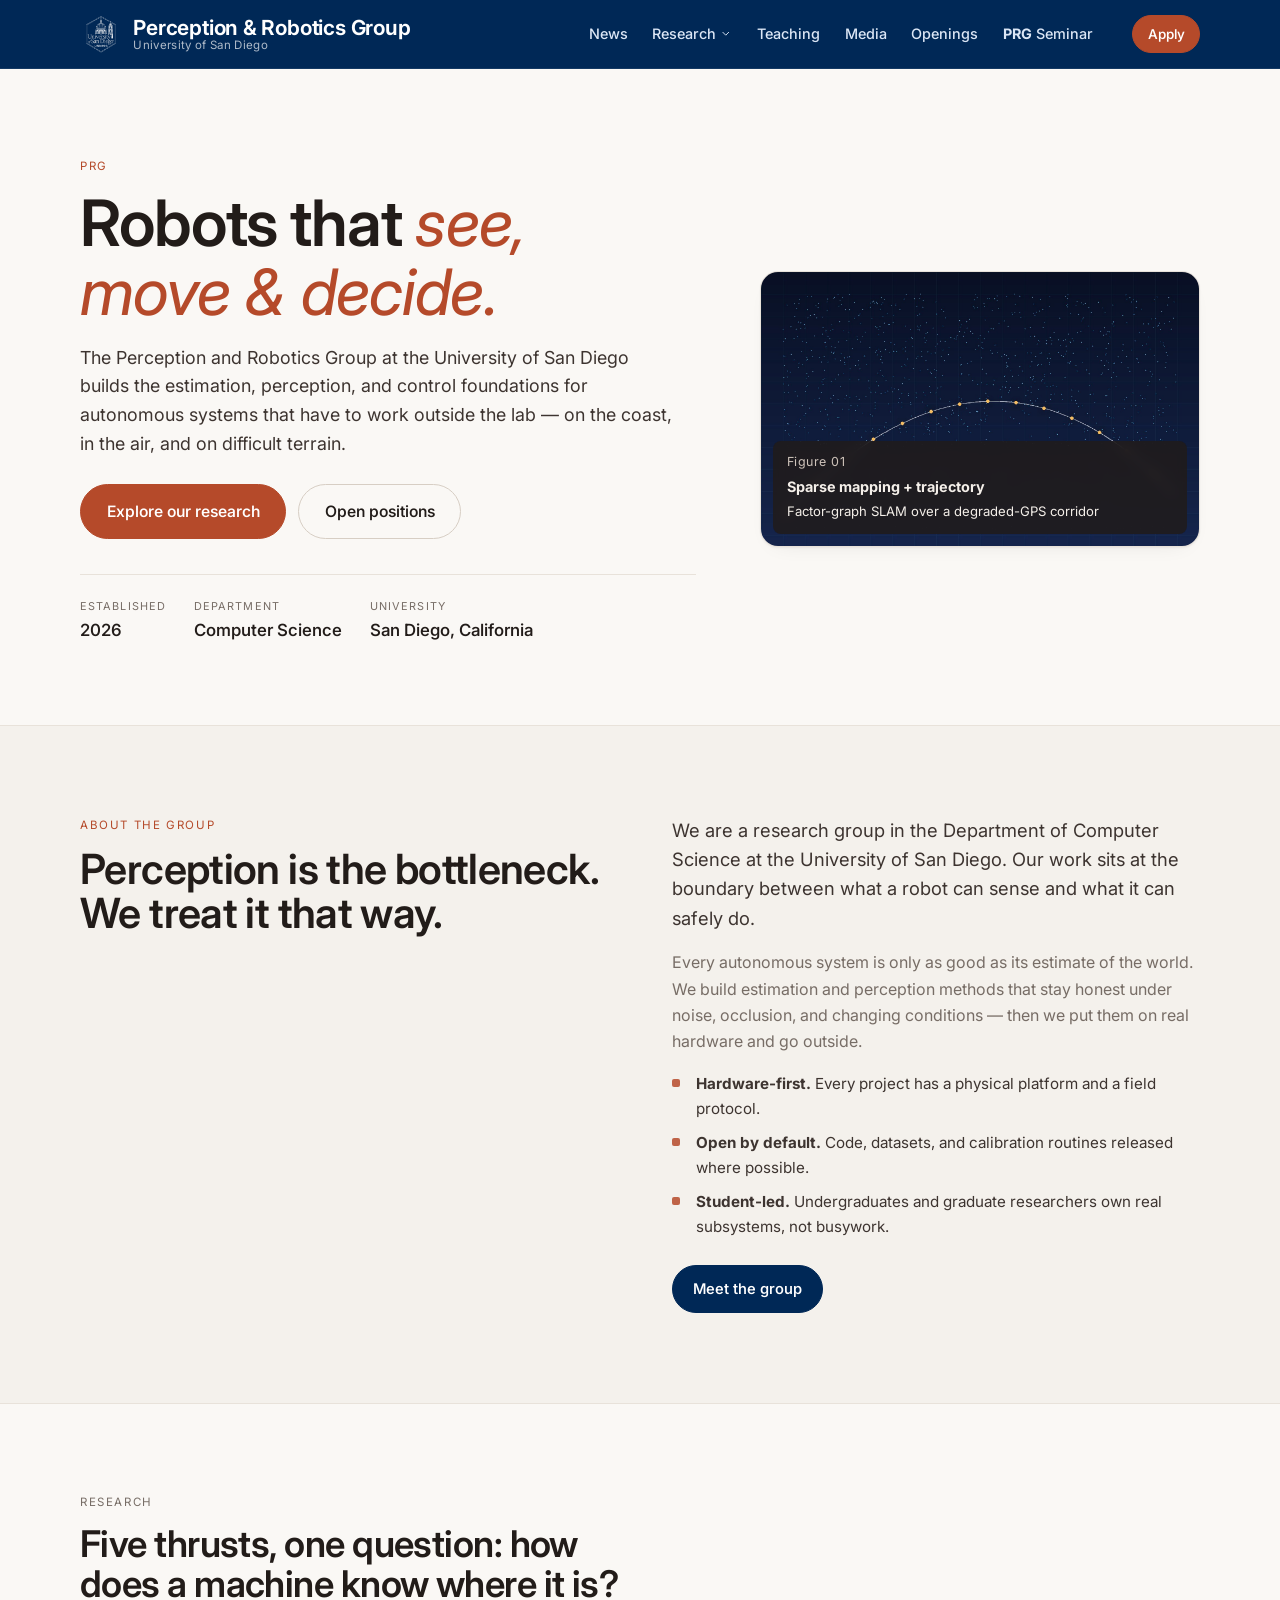
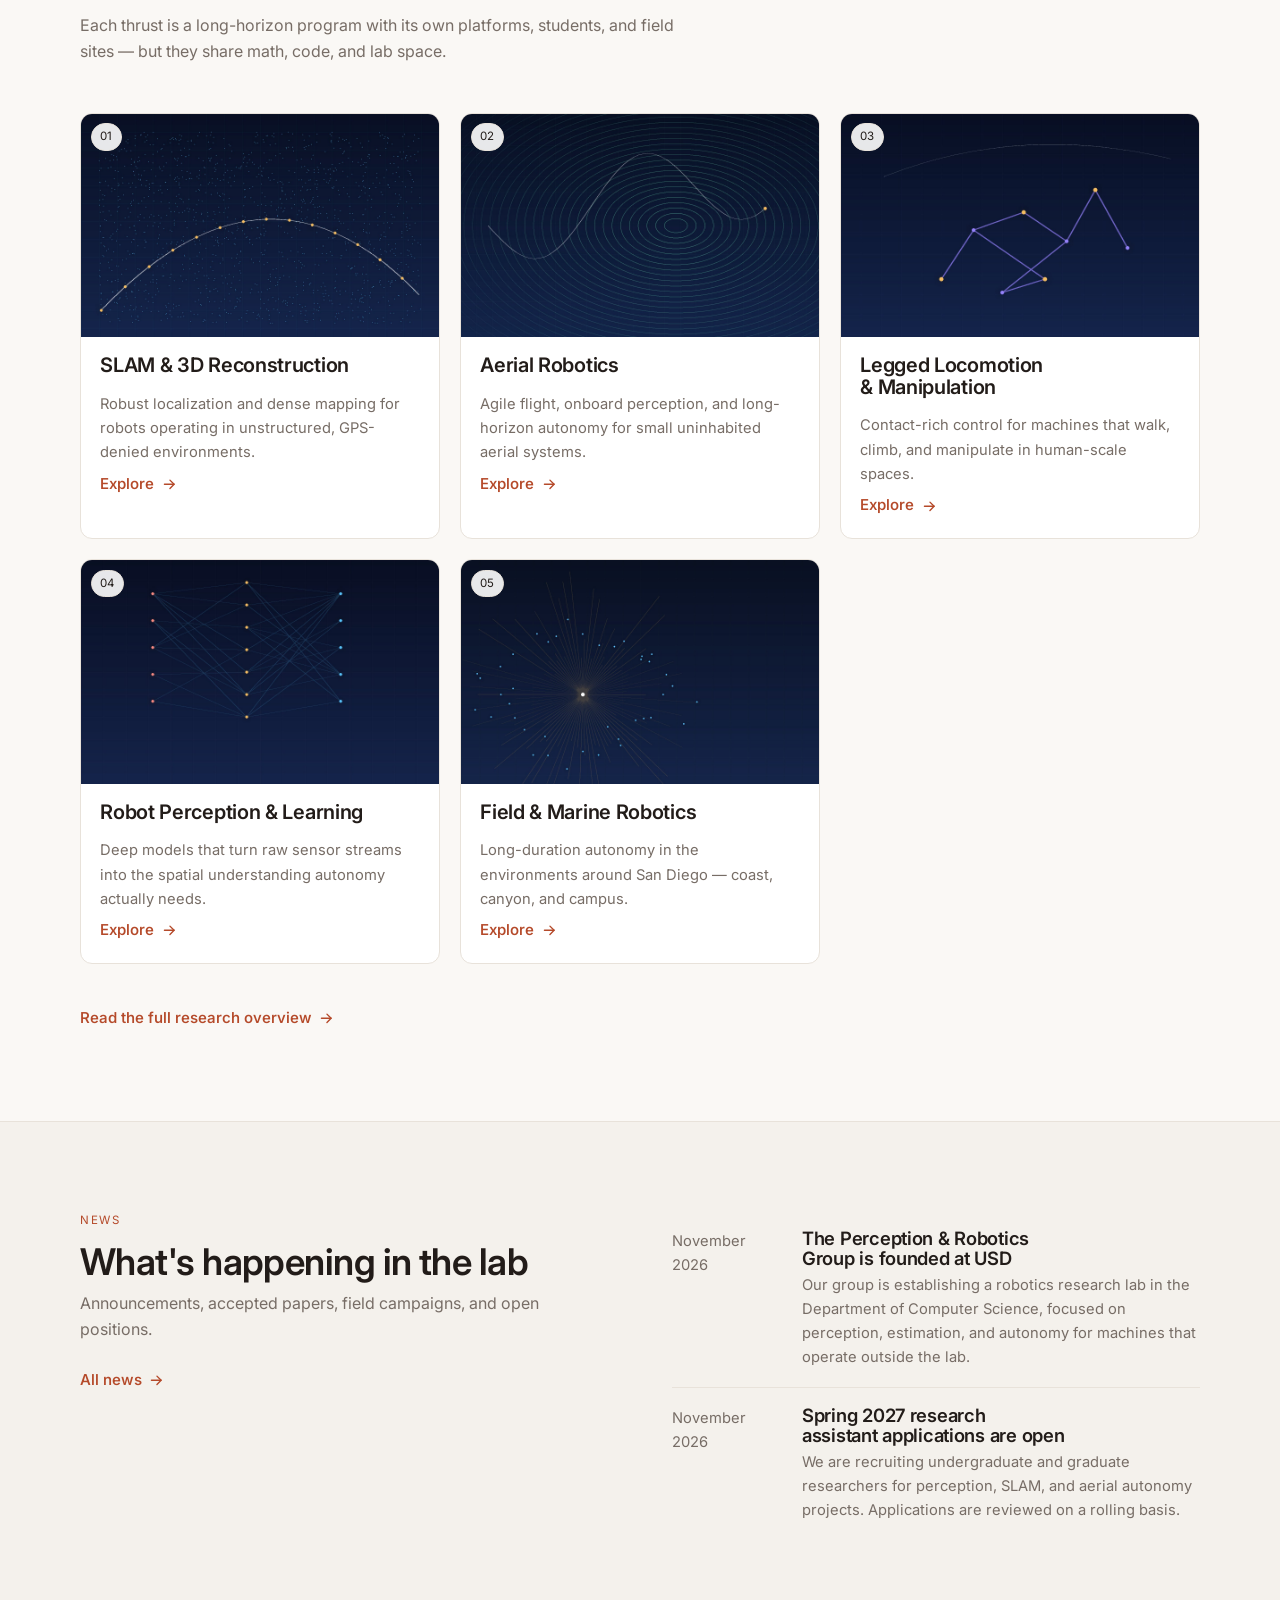
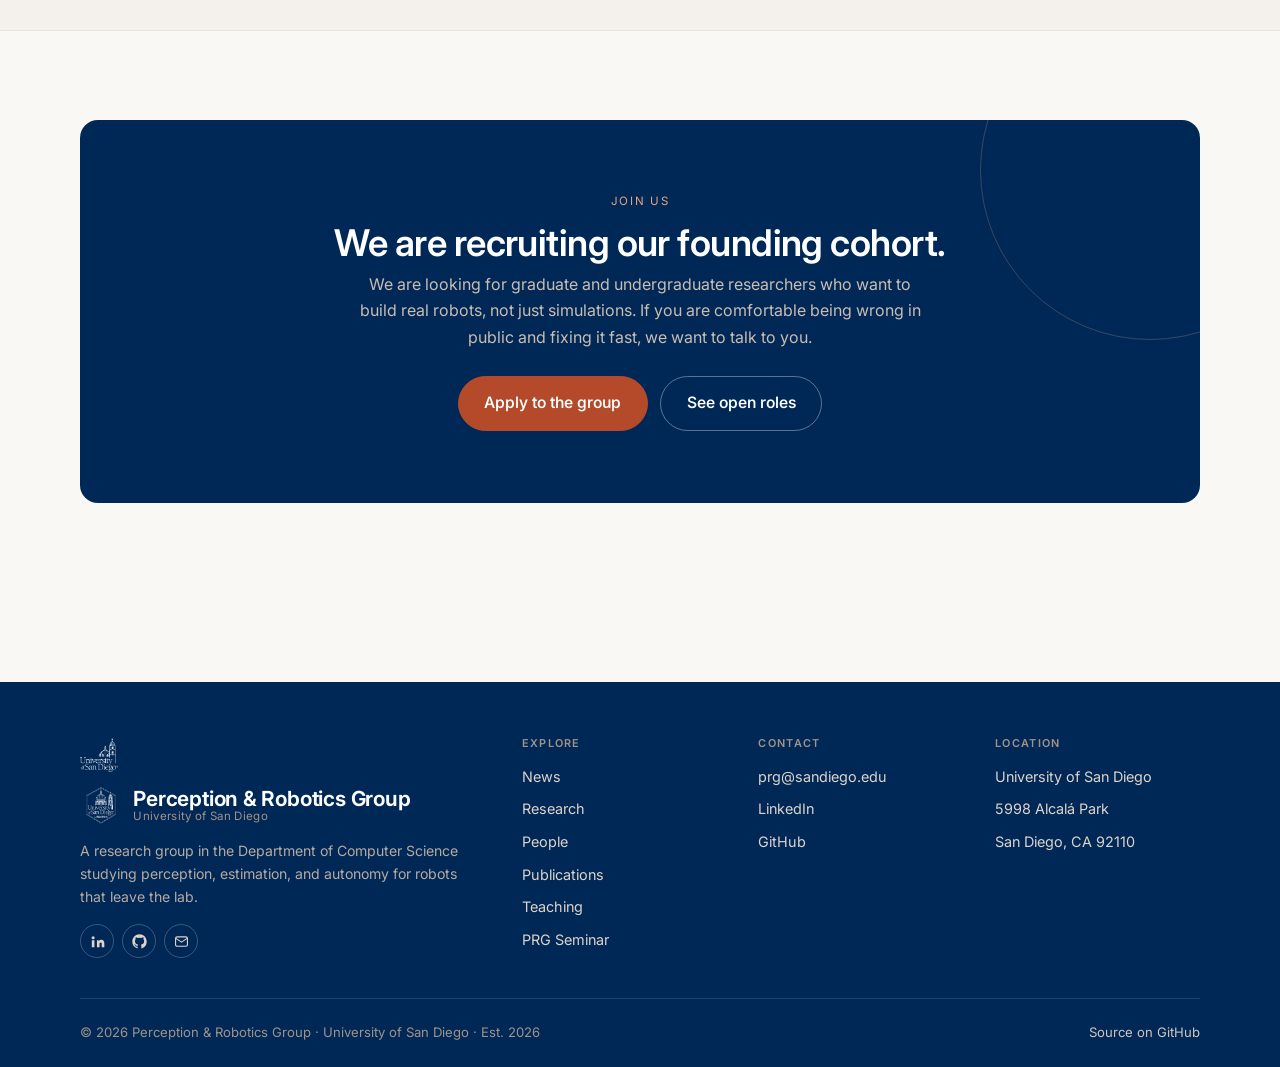
==== commit 5c7daf6a: "fix" ====
--- a/index.html
+++ b/index.html
@@ -5,43 +5,45 @@
 <meta name="viewport" content="width=device-width, initial-scale=1">
 <title>Perception & Robotics Group — University of San Diego</title>
 <meta name="description" content="The Perception and Robotics Group at the University of San Diego studies robot perception, SLAM, aerial autonomy, legged locomotion, and field robotics.">
-<meta name="theme-color" content="#060c1a">
+<meta name="theme-color" content="#002856">
 <meta property="og:title" content="Perception & Robotics Group — University of San Diego">
 <meta property="og:description" content="Perception, estimation, and autonomy for robots that leave the lab.">
 <meta property="og:type" content="website">
 <meta property="og:image" content="assets/img/research-slam.jpg">
-<link rel="icon" type="image/png" href="assets/img/favicon.png">
-<link rel="apple-touch-icon" href="assets/img/favicon.png">
+<link rel="icon" type="image/png" href="assets/img/favicon-dark.png">
 <link rel="preconnect" href="https://fonts.googleapis.com">
 <link rel="preconnect" href="https://fonts.gstatic.com" crossorigin>
-<link href="https://fonts.googleapis.com/css2?family=Inter:wght@400;500;600&family=Space+Grotesk:wght@500;600;700&family=JetBrains+Mono:wght@400;500&display=swap" rel="stylesheet">
+<link href="https://fonts.googleapis.com/css2?family=Inter:wght@400;500;600;700&display=swap" rel="stylesheet">
 <link rel="stylesheet" href="assets/css/style.css">
 </head>
 <body>
 <a class="skip-link" href="#main">Skip to content</a>
-<div class="grain" aria-hidden="true"></div>
 
 <header class="site-header">
   <div class="container">
     <nav class="nav" aria-label="Primary">
       <a class="brand" href="index.html" aria-label="USD Perception and Robotics Group home">
         <img src="assets/img/logo-white.png" alt="" width="640" height="640">
-        <span class="brand-text">
-          <b>Perception & Robotics</b>
-          <span>University of San Diego</span>
-        </span>
+        <span class="brand-text"><b>Perception & Robotics Group</b><span>University of San Diego</span></span>
       </a>
       <div class="nav-links">
-        <a href="index.html">Home</a>
-        <a href="research.html">Research</a>
-        <a href="people.html">People</a>
-        <a href="publications.html">Publications</a>
-        <a href="apply.html">Apply</a>
-      </div>
-      <div class="nav-cta">
-        <a class="btn btn--sm" href="apply.html">Apply</a>
-        <button class="nav-toggle" type="button" aria-label="Toggle menu" aria-expanded="false"><span></span></button>
-      </div>
+        <a href="news.html">News</a>
+        <div class="nav-item">
+          <button type="button" aria-expanded="false">Research <svg class="drop-caret" viewBox="0 0 24 24" fill="none" stroke="currentColor" stroke-width="2" stroke-linecap="round" stroke-linejoin="round" aria-hidden="true"><path d="m6 9 6 6 6-6"/></svg></button>
+          <div class="dropdown">
+            <a href="research.html">Current Research</a>
+            <a href="software.html">Tutorials / Software / Datasets</a>
+            <a href="publications.html">Publications</a>
+            <a href="facilities.html">Research Facilities</a>
+          </div>
+        </div>
+        <a href="teaching.html">Teaching</a>
+        <a href="media.html">Media</a>
+        <a href="openings.html">Openings</a>
+        <a href="seminar.html"><b>PRG</b> Seminar</a>
+      </div>
+      <a class="btn btn--accent btn--sm nav-cta-btn" href="apply.html">Apply</a>
+      <button class="nav-toggle" type="button" aria-label="Toggle menu" aria-expanded="false"><span></span></button>
     </nav>
   </div>
 </header>
@@ -50,50 +52,37 @@
 
   <!-- ============================================================ HERO -->
   <section class="hero">
-    <div class="hero-bg" aria-hidden="true"></div>
     <div class="container">
       <div class="hero-inner">
         <div>
-          <p class="hero-badge">
-            <img src="assets/img/logo-white.png" alt="" width="640" height="640">
-            <span>USD PRG · <em>Est. 2026</em></span>
-          </p>
-          <h1>
-            Robots that
-            <span class="accent">see, move & decide.</span>
-          </h1>
+          <p class="eyebrow" data-site="shortName">PRG</p>
+          <h1>Robots that <em>see, move & decide.</em></h1>
           <p class="hero-sub">
             The Perception and Robotics Group at the University of San Diego builds
             the estimation, perception, and control foundations for autonomous systems
-            that have to work outside the lab — on the coast, in the air, and on difficult terrain.
+            that have to work outside the lab &mdash; on the coast, in the air, and on difficult terrain.
           </p>
           <div class="hero-actions">
-            <a class="btn btn--lg" href="research.html">
-              Explore our research
-              <svg viewBox="0 0 24 24" fill="none" stroke="currentColor" stroke-width="2" stroke-linecap="round" stroke-linejoin="round" aria-hidden="true"><path d="M5 12h14"/><path d="m13 6 6 6-6 6"/></svg>
-            </a>
-            <a class="btn btn--ghost btn--lg" href="apply.html">Open positions</a>
-          </div>
-          <dl class="hero-stats">
+            <a class="btn btn--accent btn--lg" href="research.html">Explore our research</a>
+            <a class="btn btn--ghost btn--lg" href="openings.html">Open positions</a>
+          </div>
+          <dl class="hero-meta">
             <div>
-              <dt>Research thrusts</dt>
-              <dd>05</dd>
+              <dt>Established</dt>
+              <dd data-site="founded">2026</dd>
             </div>
             <div>
-              <dt>Open roles</dt>
-              <dd>03</dd>
+              <dt>Department</dt>
+              <dd>Computer Science</dd>
             </div>
             <div>
-              <dt>Located in</dt>
-              <dd>San Diego</dd>
+              <dt>University</dt>
+              <dd>San Diego, California</dd>
             </div>
           </dl>
         </div>
-
         <div class="hero-art">
           <img src="assets/img/research-slam.jpg" alt="Point cloud and estimated robot trajectory visualisation" width="1600" height="1000">
-          <div class="hero-art-scan" aria-hidden="true"></div>
-          <span class="hero-art-badge"><i></i> Live estimate</span>
           <div class="hero-art-cap">
             <span class="mono">Figure 01</span>
             <strong>Sparse mapping + trajectory</strong>
@@ -104,36 +93,16 @@
     </div>
   </section>
 
-  <!-- ========================================================= MARQUEE -->
-  <div class="marquee" aria-hidden="true">
-    <div class="marquee-track">
-      <span>Simultaneous Localization and Mapping</span>
-      <span>Aerial Autonomy</span>
-      <span>Legged Locomotion</span>
-      <span>Robot Perception</span>
-      <span>Field Robotics</span>
-      <span>Deep Learning</span>
-      <span>Sensor Fusion</span>
-      <span>Motion Planning</span>
-      <span>Simultaneous Localization and Mapping</span>
-      <span>Aerial Autonomy</span>
-      <span>Legged Locomotion</span>
-      <span>Robot Perception</span>
-      <span>Field Robotics</span>
-      <span>Deep Learning</span>
-      <span>Sensor Fusion</span>
-      <span>Motion Planning</span>
-    </div>
-  </div>
-
   <!-- =========================================================== ABOUT -->
-  <section class="section" id="about">
-    <div class="container">
-      <div class="about-grid">
-        <div class="reveal">
+  <section class="section section--soft" id="about">
+    <div class="container">
+      <div class="grid grid-2" style="gap:clamp(2rem,5vw,4rem);align-items:start">
+        <div>
           <p class="eyebrow">About the group</p>
-          <h2 style="font-size:clamp(1.85rem,3.6vw,2.9rem)">Perception is the bottleneck. We treat it that way.</h2>
-          <p class="lead">
+          <h2 style="font-size:clamp(1.8rem,3.4vw,2.6rem)">Perception is the bottleneck. We treat it that way.</h2>
+        </div>
+        <div>
+          <p class="lead" style="margin-top:0">
             We are a research group in the Department of Computer Science at the
             University of San Diego. Our work sits at the boundary between what a
             robot can sense and what it can safely do.
@@ -141,7 +110,7 @@
           <p style="color:var(--muted)">
             Every autonomous system is only as good as its estimate of the world.
             We build estimation and perception methods that stay honest under noise,
-            occlusion, and changing conditions — then we put them on real hardware
+            occlusion, and changing conditions &mdash; then we put them on real hardware
             and go outside.
           </p>
           <ul class="tick-list">
@@ -151,20 +120,14 @@
           </ul>
           <div class="hero-actions">
             <a class="btn" href="people.html">Meet the group</a>
-            <a class="btn btn--ghost" href="research.html">Research areas</a>
-          </div>
-        </div>
-
-        <figure class="about-figure reveal" data-delay="2">
-          <img src="assets/img/research-field.jpg" alt="Radial lidar sweep visualisation" width="1600" height="1000" loading="lazy" decoding="async">
-          <figcaption>Fig. 02 — Radial lidar sweep, coastal survey platform</figcaption>
-        </figure>
+          </div>
+        </div>
       </div>
     </div>
   </section>
 
   <!-- ======================================================== RESEARCH -->
-  <section class="section section--raised" id="research">
+  <section class="section" id="research">
     <div class="container">
       <div class="section-head reveal">
         <p class="eyebrow">Research</p>
@@ -172,36 +135,31 @@
         <p>Each thrust is a long-horizon program with its own platforms, students, and field sites — but they share math, code, and lab space.</p>
       </div>
       <div class="grid grid-3" id="research-grid"></div>
-      <div style="margin-top:2.5rem" class="reveal">
-        <a class="link-arrow" href="research.html">
-          Read the full research overview
-          <svg viewBox="0 0 24 24" fill="none" stroke="currentColor" stroke-width="2" stroke-linecap="round" stroke-linejoin="round" aria-hidden="true"><path d="M5 12h14"/><path d="m13 6 6 6-6 6"/></svg>
-        </a>
+      <div style="margin-top:2.5rem">
+        <a class="link-arrow" href="research.html">Read the full research overview <svg viewBox="0 0 24 24" fill="none" stroke="currentColor" stroke-width="2" stroke-linecap="round" stroke-linejoin="round" aria-hidden="true"><path d="M5 12h14"/><path d="m13 6 6 6-6 6"/></svg></a>
       </div>
     </div>
   </section>
 
   <!-- ============================================================ NEWS -->
-  <section class="section" id="news">
-    <div class="container">
-      <div class="grid grid-2" style="align-items:start;gap:clamp(2rem,5vw,4rem)">
+  <section class="section section--soft" id="news">
+    <div class="container">
+      <div class="grid grid-2" style="gap:clamp(2rem,5vw,4rem);align-items:start">
         <div class="reveal">
           <p class="eyebrow">News</p>
-          <h2 style="font-size:clamp(1.75rem,3.2vw,2.4rem)">What's happening in the lab</h2>
-          <p style="color:var(--muted);max-width:40ch">
-            Announcements, accepted papers, field campaigns, and open positions.
-          </p>
-          <div class="hero-actions" style="margin-top:1.5rem">
-            <a class="btn btn--ghost btn--sm" href="publications.html">See publications</a>
-          </div>
-        </div>
-        <div id="news-list" class="reveal" data-delay="2"></div>
+          <h2 style="font-size:clamp(1.7rem,3vw,2.3rem)">What's happening in the lab</h2>
+          <p style="color:var(--muted)">Announcements, accepted papers, field campaigns, and open positions.</p>
+          <div class="hero-actions">
+            <a class="link-arrow" href="news.html">All news <svg viewBox="0 0 24 24" fill="none" stroke="currentColor" stroke-width="2" stroke-linecap="round" stroke-linejoin="round" aria-hidden="true"><path d="M5 12h14"/><path d="m13 6 6 6-6 6"/></svg></a>
+          </div>
+        </div>
+        <div id="news-list"></div>
       </div>
     </div>
   </section>
 
   <!-- =========================================================== APPLY -->
-  <section class="section section--raised" id="join">
+  <section class="section" id="join">
     <div class="container">
       <div class="cta-band reveal">
         <div class="cta-ring" aria-hidden="true"></div>
@@ -212,12 +170,9 @@
           build real robots, not just simulations. If you are comfortable being
           wrong in public and fixing it fast, we want to talk to you.
         </p>
-        <div class="hero-actions">
-          <a class="btn btn--lg" href="apply.html">
-            Apply to the group
-            <svg viewBox="0 0 24 24" fill="none" stroke="currentColor" stroke-width="2" stroke-linecap="round" stroke-linejoin="round" aria-hidden="true"><path d="M5 12h14"/><path d="m13 6 6 6-6 6"/></svg>
-          </a>
-          <a class="btn btn--ghost btn--lg" href="people.html">See open roles</a>
+        <div class="hero-actions" style="justify-content:center">
+          <a class="btn btn--accent btn--lg" href="apply.html">Apply to the group</a>
+          <a class="btn btn--ghost btn--lg" href="openings.html">See open roles</a>
         </div>
       </div>
     </div>
@@ -230,17 +185,11 @@
     <div class="footer-grid">
       <div class="footer-brand">
         <img class="usd-mark" src="assets/img/usd-logo-white.png" alt="University of San Diego" width="234" height="210" loading="lazy" decoding="async">
-                <a class="brand" href="index.html">
-          <img src="assets/img/logo-white.png" alt="" width="640" height="640">
-          <span class="brand-text">
-            <b>Perception & Robotics</b>
-            <span>University of San Diego</span>
-          </span>
+        <a class="brand" href="index.html">
+          <img src="assets/img/logo.png" alt="" width="640" height="640">
+          <span class="brand-text"><b>Perception & Robotics Group</b><span>University of San Diego</span></span>
         </a>
-        <p>
-          A research group in the Department of Computer Science studying perception,
-          estimation, and autonomy for robots that leave the lab.
-        </p>
+        <p>A research group in the Department of Computer Science studying perception, estimation, and autonomy for robots that leave the lab.</p>
         <div class="social-row">
           <a class="social-btn" href="https://www.linkedin.com/company/usd-prg" target="_blank" rel="noopener" aria-label="LinkedIn">
             <svg viewBox="0 0 24 24" fill="currentColor" aria-hidden="true"><path d="M4.98 3.5a2.5 2.5 0 1 1 0 5 2.5 2.5 0 0 1 0-5ZM2.9 9.9h4.16V21H2.9V9.9Zm7.05 0h3.99v1.52h.06a4.38 4.38 0 0 1 3.94-2.16c4.21 0 4.99 2.77 4.99 6.37V21h-4.16v-4.9c0-1.17-.02-2.67-1.63-2.67-1.63 0-1.88 1.27-1.88 2.59V21h-4.16V9.9Z"/></svg>
@@ -253,22 +202,21 @@
           </a>
         </div>
       </div>
-
       <div class="footer-col">
         <h4>Explore</h4>
+        <a href="news.html">News</a>
         <a href="research.html">Research</a>
         <a href="people.html">People</a>
         <a href="publications.html">Publications</a>
-        <a href="apply.html">Join the group</a>
-      </div>
-
+        <a href="teaching.html">Teaching</a>
+        <a href="seminar.html">PRG Seminar</a>
+      </div>
       <div class="footer-col">
         <h4>Contact</h4>
         <a href="mailto:prg@sandiego.edu" data-email>prg@sandiego.edu</a>
         <a href="https://www.linkedin.com/company/usd-prg" target="_blank" rel="noopener">LinkedIn</a>
         <a href="https://github.com/USD-PRG" target="_blank" rel="noopener">GitHub</a>
       </div>
-
       <div class="footer-col">
         <h4>Location</h4>
         <a href="https://maps.google.com/?q=University+of+San+Diego" target="_blank" rel="noopener">University of San Diego</a>
@@ -276,12 +224,9 @@
         <a href="https://maps.google.com/?q=University+of+San+Diego" target="_blank" rel="noopener">San Diego, CA 92110</a>
       </div>
     </div>
-
     <div class="footer-bottom">
-      <span>© <span id="year">2026</span> Perception & Robotics Group · University of San Diego</span>
-      <span>
-        <a href="https://github.com/USD-PRG/usd-prg.github.io" target="_blank" rel="noopener">Source on GitHub</a>
-      </span>
+      <span>&copy; <span id="year">2026</span> Perception & Robotics Group &middot; University of San Diego &middot; Est. <span data-site="founded">2026</span></span>
+      <span><a href="https://github.com/USD-PRG/usd-prg.github.io" target="_blank" rel="noopener">Source on GitHub</a></span>
     </div>
   </div>
 </footer>
@@ -289,4 +234,4 @@
 <script src="assets/js/data.js"></script>
 <script src="assets/js/site.js"></script>
 </body>
-</html>
+</html>
--- a/assets/css/style.css
+++ b/assets/css/style.css
@@ -1,2469 +1,1034 @@
-/* =========================================================================
-   USD Perception & Robotics Group — design system
+ /* =========================================================================
+   USD Perception & Robotics Group — design system (white / matte)
    ========================================================================= */
 
 :root {
-  --ink: #060c1a;
-  --ink-2: #081126;
-  --surface: #0b1529;
-  --surface-2: #101d38;
-  --line: rgba(255, 255, 255, 0.10);
-  --line-strong: rgba(255, 255, 255, 0.18);
-  --text: #eef3fb;
-  --muted: #a4b2cf;
-  --muted-2: #7d8cab;
-  --sand: #e9c98d;
-  --sand-deep: #c9a86a;
-  --cyan: #6bcbff;
-  --violet: #a99bff;
-  --mint: #86e7c0;
+  /* matte, warm paper palette */
+  --bg: #faf8f5;
+  --bg-soft: #f4f1ec;
+  --bg-raised: #ffffff;
+  --ink: #221c19;
+  --ink-2: #3d3430;
+  --muted: #776d66;
+  --muted-2: #a79b93;
+  --line: #e8e2da;
+  --line-strong: #d7cec4;
+
+  --accent: #b54a2a;       /* matte rust */
+  --accent-deep: #8c361d;
+  --accent-soft: #f3e1d8;
+  --teal: #3f6f68;         /* matte sage */
+  --teal-soft: #e2edea;
+  --mauve: #6b5e8f;        /* matte mauve */
+  --mauve-soft: #eae6f3;
+  --gold: #a9823a;         /* matte gold */
+  --gold-soft: #f3eBD4;
+
+  --navy: #002856;         /* USD Torero navy */
+  --navy-2: #003a70;
+  --navy-3: #0b4a91;
+  --navy-fg: #dbe6f5;
+
+  --ok: #3f6f4f;
+  --err: #a23a2c;
 
   --font-sans: "Inter", -apple-system, BlinkMacSystemFont, "Segoe UI", Roboto,
     Helvetica, Arial, sans-serif;
-  --font-display: "Space Grotesk", "Inter", -apple-system, BlinkMacSystemFont,
-    "Segoe UI", sans-serif;
-  --font-mono: "JetBrains Mono", ui-monospace, SFMono-Regular, Menlo, monospace;
-
-  --radius-sm: 10px;
-  --radius: 16px;
-  --radius-lg: 24px;
-  --container: 1180px;
-  --gutter: clamp(1.15rem, 4vw, 2.5rem);
-  --section-y: clamp(4.5rem, 9vw, 7.5rem);
-
-  --shadow-1: 0 1px 2px rgba(0, 0, 0, 0.35), 0 12px 32px -12px rgba(0, 0, 0, 0.55);
-  --shadow-2: 0 30px 70px -30px rgba(0, 0, 0, 0.85);
-
+  --font-display: "Inter", -apple-system, BlinkMacSystemFont, "Segoe UI", Roboto,
+    Helvetica, Arial, sans-serif;
+  --font-mono: "Inter", -apple-system, BlinkMacSystemFont, "Segoe UI", Roboto,
+    Helvetica, Arial, sans-serif;
+
+  --radius-sm: 8px;
+  --radius: 12px;
+  --radius-lg: 18px;
+  --container: 1120px;
+  --gutter: clamp(1.1rem, 4vw, 2.25rem);
+  --section-y: clamp(3.5rem, 7vw, 6rem);
+
+  --shadow-1: 0 1px 2px rgba(34, 28, 25, 0.05),
+    0 8px 24px -16px rgba(34, 28, 25, 0.14);
   --ease: cubic-bezier(0.22, 0.61, 0.36, 1);
 }
 
-/* --------------------------------------------------------------- reset --- */
-*,
-*::before,
-*::after {
-  box-sizing: border-box;
-}
+/* -------------------------------------------------------------- reset --- */
+*, *::before, *::after { box-sizing: border-box; }
 
 html {
   -webkit-text-size-adjust: 100%;
   scroll-behavior: smooth;
-  scroll-padding-top: 6rem;
+  scroll-padding-top: 5.5rem;
 }
 
 body {
   margin: 0;
-  background: var(--ink);
-  color: var(--text);
+  background: var(--bg);
+  color: var(--ink);
   font-family: var(--font-sans);
-  font-size: 1.0125rem;
+  font-size: 1rem;
   line-height: 1.65;
-  letter-spacing: -0.005em;
   -webkit-font-smoothing: antialiased;
-  -moz-osx-font-smoothing: grayscale;
-  overflow-x: hidden;
-}
-
-img,
-svg,
-video {
-  display: block;
-  max-width: 100%;
-}
-
-img {
-  height: auto;
-}
-
-a {
-  color: inherit;
-  text-decoration: none;
-}
-
-button,
-input,
-textarea,
-select {
-  font: inherit;
-  color: inherit;
-}
-
-h1,
-h2,
-h3,
-h4 {
+  text-rendering: optimizeLegibility;
+}
+
+h1, h2, h3, h4 {
   font-family: var(--font-display);
   font-weight: 600;
-  line-height: 1.1;
-  letter-spacing: -0.025em;
-  margin: 0 0 0.6em;
+  line-height: 1.08;
+  letter-spacing: -0.015em;
+  margin: 0 0 0.5rem;
+  color: var(--ink);
   text-wrap: balance;
 }
 
-p {
-  margin: 0 0 1.1em;
-  text-wrap: pretty;
-}
-
-ul,
-ol {
-  margin: 0;
-  padding: 0;
-  list-style: none;
-}
-
-::selection {
-  background: rgba(233, 201, 141, 0.28);
-  color: #fff;
+h1 { font-size: clamp(2.4rem, 5.4vw, 4rem); }
+h2 { font-size: clamp(1.6rem, 3vw, 2.3rem); }
+h3 { font-size: 1.3rem; }
+h4 { font-size: 1rem; font-family: var(--font-sans); font-weight: 600; }
+
+p { margin: 0 0 1rem; }
+
+a {
+  color: var(--accent);
+  text-decoration: none;
+  transition: color 0.18s var(--ease);
+}
+a:hover { color: var(--accent-deep); }
+
+img { max-width: 100%; display: block; }
+
+ul, ol { margin: 0; padding: 0; list-style: none; }
+hr { border: 0; border-top: 1px solid var(--line); margin: 1.5rem 0; }
+
+button {
+  font-family: inherit;
+  font-size: inherit;
+  cursor: pointer;
+  border: 0;
+  background: none;
+  color: inherit;
 }
 
 :focus-visible {
-  outline: 2px solid var(--sand);
-  outline-offset: 3px;
-  border-radius: 4px;
-}
-
-/* ------------------------------------------------------------ utilities --- */
-.container {
-  width: 100%;
-  max-width: var(--container);
-  margin-inline: auto;
-  padding-inline: var(--gutter);
-}
-
-.section {
-  padding-block: var(--section-y);
-  position: relative;
-}
-
-.section--tight {
-  padding-block: clamp(3rem, 6vw, 4.5rem);
-}
-
-.section--raised {
-  background: linear-gradient(180deg, rgba(255, 255, 255, 0.024), transparent 60%);
-  border-top: 1px solid var(--line);
-}
-
-.eyebrow {
-  display: inline-flex;
-  align-items: center;
-  gap: 0.6rem;
-  font-family: var(--font-mono);
-  font-size: 0.7rem;
-  letter-spacing: 0.22em;
-  text-transform: uppercase;
-  color: var(--sand);
-  margin-bottom: 1.1rem;
-}
-
-.eyebrow::before {
-  content: "";
-  width: 26px;
-  height: 1px;
-  background: currentColor;
-  opacity: 0.7;
-}
-
-.section-head {
-  max-width: 62ch;
-  margin-bottom: clamp(2rem, 4vw, 3.25rem);
-}
-
-.section-head h2 {
-  font-size: clamp(1.85rem, 3.6vw, 2.9rem);
-  margin-bottom: 0.75rem;
-}
-
-.section-head p {
-  color: var(--muted);
-  font-size: 1.05rem;
-  margin: 0;
-}
-
-.lead {
-  font-size: clamp(1.05rem, 1.6vw, 1.2rem);
-  color: var(--muted);
-}
-
+  outline: 2px solid var(--accent);
+  outline-offset: 2px;
+  border-radius: 3px;
+}
+
+::selection { background: var(--accent-soft); color: var(--accent-deep); }
+
+/* skip link */
 .skip-link {
   position: absolute;
   left: 1rem;
-  top: -100px;
-  z-index: 999;
-  background: var(--sand);
-  color: #10172a;
-  padding: 0.7rem 1.1rem;
+  top: -3rem;
+  z-index: 200;
+  background: var(--navy);
+  color: #fff;
+  padding: 0.55rem 0.9rem;
+  border-radius: var(--radius-sm);
+  font-size: 0.85rem;
+  transition: top 0.2s var(--ease);
+}
+.skip-link:focus { top: 0.75rem; color: #fff; }
+
+/* ------------------------------------------------------------ layout --- */
+.container {
+  width: 100%;
+  max-width: calc(var(--container) + 2 * var(--gutter));
+  margin: 0 auto;
+  padding-left: var(--gutter);
+  padding-right: var(--gutter);
+}
+
+.section { padding: var(--section-y) 0; }
+.section--soft { background: var(--bg-soft); border-top: 1px solid var(--line); border-bottom: 1px solid var(--line); }
+
+.section-head {
+  max-width: 60ch;
+  margin-bottom: clamp(2rem, 4vw, 3rem);
+}
+.section-head--center { margin-left: auto; margin-right: auto; text-align: center; }
+.section-head p { color: var(--muted); }
+
+.eyebrow {
+  font-family: var(--font-mono);
+  font-size: 0.72rem;
+  letter-spacing: 0.14em;
+  text-transform: uppercase;
+  color: var(--accent);
+  margin: 0 0 0.75rem;
+}
+.lead { font-size: 1.15rem; line-height: 1.6; color: var(--ink-2); }
+
+.mono {
+  font-family: var(--font-mono);
+  font-size: 0.78rem;
+  letter-spacing: 0.04em;
+  color: var(--muted);
+}
+
+/* -------------------------------------------------------------- grid --- */
+.grid { display: grid; gap: 1.25rem; }
+.grid-2 { grid-template-columns: repeat(2, 1fr); }
+.grid-3 { grid-template-columns: repeat(3, 1fr); }
+.grid-4 { grid-template-columns: repeat(4, 1fr); }
+
+/* ----------------------------------------------------------- buttons --- */
+.btn {
+  display: inline-flex;
+  align-items: center;
+  gap: 0.55rem;
+  padding: 0.7rem 1.25rem;
   border-radius: 999px;
-  font-weight: 600;
-  transition: top 0.2s var(--ease);
-}
-
-.skip-link:focus {
-  top: 1rem;
-}
-
-.grain {
-  position: fixed;
-  inset: 0;
-  z-index: 1;
-  pointer-events: none;
-  opacity: 0.5;
-  mix-blend-mode: overlay;
-  background-image: url("data:image/svg+xml,%3Csvg xmlns='http://www.w3.org/2000/svg' width='160' height='160'%3E%3Cfilter id='n'%3E%3CfeTurbulence type='fractalNoise' baseFrequency='0.85' numOctaves='3'/%3E%3CfeColorMatrix type='saturate' values='0'/%3E%3C/filter%3E%3Crect width='160' height='160' filter='url(%23n)' opacity='0.32'/%3E%3C/svg%3E");
-}
-
-/* ---------------------------------------------------------------- brand --- */
+  font-size: 0.92rem;
+  font-weight: 550;
+  color: #fff;
+  background: var(--navy);
+  border: 1px solid var(--navy);
+  transition: transform 0.18s var(--ease), background 0.18s var(--ease),
+    color 0.18s var(--ease), border-color 0.18s var(--ease);
+  text-decoration: none;
+}
+.btn:hover { background: var(--navy-3); border-color: var(--navy-3); color: #fff; transform: translateY(-1px); }
+.btn svg { width: 1.05em; height: 1.05em; flex: none; }
+
+.btn--accent { background: var(--accent); border-color: var(--accent); }
+.btn--accent:hover { background: var(--accent-deep); border-color: var(--accent-deep); }
+
+.btn--ghost {
+  background: transparent;
+  color: var(--ink);
+  border-color: var(--line-strong);
+}
+.btn--ghost:hover { background: var(--bg-soft); border-color: var(--ink); color: var(--ink); }
+
+.btn--sm { padding: 0.45rem 0.9rem; font-size: 0.84rem; }
+.btn--lg { padding: 0.85rem 1.6rem; font-size: 0.98rem; }
+
+.link-arrow {
+  display: inline-flex;
+  align-items: center;
+  gap: 0.4rem;
+  font-weight: 550;
+  font-size: 0.94rem;
+  color: var(--accent);
+}
+.link-arrow:hover { color: var(--accent-deep); }
+.link-arrow svg { width: 1.1em; height: 1.1em; transition: transform 0.18s var(--ease); }
+.link-arrow:hover svg { transform: translateX(3px); }
+
+/* ------------------------------------------------------------ header --- */
+.site-header {
+  position: sticky;
+  top: 0;
+  z-index: 100;
+  background: var(--navy);
+  border-bottom: 1px solid rgba(255, 255, 255, 0.08);
+}
+
+.nav {
+  display: flex;
+  align-items: center;
+  gap: 1.5rem;
+  height: 68px;
+}
+
 .brand {
+  display: flex;
+  align-items: center;
+  gap: 0.7rem;
+  color: #fff;
+  text-decoration: none;
+  flex: none;
+}
+.brand img { width: 42px; height: 42px; }
+.brand-text { display: flex; flex-direction: column; line-height: 1.12; }
+.brand-text b { font-size: 1.3rem; font-weight: 650; letter-spacing: -0.01em; color: #fff; }
+.brand-text span { font-size: 0.72rem; color: rgba(255, 255, 255, 0.68); font-family: var(--font-mono); letter-spacing: 0.03em; }
+
+.nav-links {
+  display: flex;
+  align-items: center;
+  gap: 0.15rem;
+  margin-left: auto;
+}
+.nav-links > a,
+.nav-links .nav-item > button {
   display: inline-flex;
   align-items: center;
-  gap: 0.7rem;
-  font-family: var(--font-display);
-  letter-spacing: -0.02em;
-}
-
-.brand img {
-  height: 38px;
-  width: auto;
-  filter: drop-shadow(0 2px 10px rgba(0, 0, 0, 0.45));
-}
-
-.brand-text {
+  gap: 0.25rem;
+  padding: 0.42rem 0.7rem;
+  border-radius: 7px;
+  font-size: 0.9rem;
+  font-weight: 500;
+  color: var(--navy-fg);
+  text-decoration: none;
+}
+.nav-links > a:hover,
+.nav-links .nav-item > button:hover { color: #fff; background: rgba(255, 255, 255, 0.09); }
+.nav-links a[aria-current="page"] { color: #f2c46d; }
+
+.drop-caret { width: 0.8em; height: 0.8em; transition: transform 0.18s var(--ease); }
+
+.nav-item { position: relative; }
+
+.dropdown {
+  position: absolute;
+  top: calc(100% + 8px);
+  left: 50%;
+  transform: translateX(-50%) translateY(-6px);
+  min-width: 260px;
+  background: var(--bg-raised);
+  border: 1px solid var(--line);
+  border-radius: var(--radius);
+  box-shadow: var(--shadow-1);
+  padding: 0.4rem;
+  opacity: 0;
+  visibility: hidden;
+  transition: opacity 0.18s var(--ease), transform 0.18s var(--ease);
+}
+.nav-item:hover .dropdown,
+.nav-item:focus-within .dropdown,
+.nav-item.is-open .dropdown {
+  opacity: 1;
+  visibility: visible;
+  transform: translateX(-50%) translateY(0);
+}
+.dropdown a {
+  display: block;
+  padding: 0.5rem 0.7rem;
+  border-radius: 7px;
+  color: var(--ink-2);
+  font-size: 0.88rem;
+}
+.dropdown a:hover { background: var(--bg-soft); color: var(--accent); }
+
+.nav-toggle {
+  display: none;
+  flex-direction: column;
+  justify-content: center;
+  gap: 5px;
+  width: 40px;
+  height: 40px;
+  padding: 8px;
+}
+.nav-toggle span,
+.nav-toggle::before,
+.nav-toggle::after {
+  content: "";
+  display: block;
+  height: 2px;
+  width: 100%;
+  background: #fff;
+  border-radius: 2px;
+  transition: transform 0.2s var(--ease), opacity 0.2s var(--ease);
+}
+.nav-toggle[aria-expanded="true"] span { opacity: 0; }
+.nav-toggle[aria-expanded="true"]::before { transform: translateY(7px) rotate(45deg); }
+.nav-toggle[aria-expanded="true"]::after { transform: translateY(-7px) rotate(-45deg); }
+
+.nav-cta-btn { flex: none; margin-left: 0.25rem; }
+
+/* ------------------------------------------------------------ hero --- */
+.hero {
+  padding: clamp(3rem, 7vw, 5.5rem) 0 clamp(2.5rem, 5vw, 4rem);
+}
+.hero-inner {
   display: grid;
-  line-height: 1.05;
-}
-
-.brand-text b {
-  font-size: 0.98rem;
-  font-weight: 600;
-}
-
-.brand-text span {
+  grid-template-columns: 7fr 5fr;
+  gap: clamp(2rem, 5vw, 4rem);
+  align-items: center;
+}
+.hero h1 { margin-bottom: 1.1rem; }
+.hero h1 em {
+  font-style: italic;
+  color: var(--accent);
+  font-weight: 440;
+}
+.hero-sub {
+  font-size: 1.12rem;
+  line-height: 1.6;
+  color: var(--ink-2);
+  max-width: 54ch;
+}
+.hero-actions { display: flex; flex-wrap: wrap; gap: 0.75rem; margin-top: 1.6rem; }
+.hero-meta {
+  display: flex;
+  flex-wrap: wrap;
+  gap: 1.75rem;
+  margin-top: 2.2rem;
+  padding-top: 1.4rem;
+  border-top: 1px solid var(--line);
+}
+.hero-meta > div { display: flex; flex-direction: column; }
+.hero-meta dt { font-family: var(--font-mono); font-size: 0.68rem; text-transform: uppercase; letter-spacing: 0.1em; color: var(--muted); }
+.hero-meta dd { margin: 0.1rem 0 0; font-size: 1.05rem; font-weight: 550; }
+
+.hero-art {
+  position: relative;
+  border-radius: var(--radius-lg);
+  overflow: hidden;
+  border: 1px solid var(--line);
+  box-shadow: var(--shadow-1);
+  background: var(--bg-soft);
+}
+.hero-art img { width: 100%; height: auto; aspect-ratio: 8 / 5; object-fit: cover; }
+.hero-art-cap {
+  position: absolute;
+  left: 0.75rem;
+  right: 0.75rem;
+  bottom: 0.75rem;
+  display: flex;
+  flex-direction: column;
+  gap: 0.15rem;
+  padding: 0.7rem 0.85rem;
+  border-radius: var(--radius-sm);
+  background: rgba(34, 28, 25, 0.82);
+  color: #f4efe9;
+  backdrop-filter: blur(6px);
+  font-size: 0.82rem;
+}
+.hero-art-cap strong { font-size: 0.9rem; }
+.hero-art-cap .mono { color: #cfc4bb; }
+
+/* ------------------------------------------------------------ cards --- */
+.card {
+  display: flex;
+  flex-direction: column;
+  gap: 0.6rem;
+  padding: 1.4rem;
+  background: var(--bg-raised);
+  border: 1px solid var(--line);
+  border-radius: var(--radius);
+  text-decoration: none;
+  color: var(--ink);
+  transition: border-color 0.2s var(--ease), box-shadow 0.2s var(--ease), transform 0.2s var(--ease);
+}
+a.card:hover { border-color: var(--line-strong); box-shadow: var(--shadow-1); transform: translateY(-2px); color: var(--ink); }
+.card h3 { font-size: 1.2rem; }
+.card p { color: var(--muted); font-size: 0.92rem; margin: 0; }
+.card-icon {
+  width: 40px;
+  height: 40px;
+  display: grid;
+  place-items: center;
+  border-radius: 10px;
+  background: var(--accent-soft);
+  color: var(--accent-deep);
+  margin-bottom: 0.25rem;
+}
+.card-icon svg { width: 21px; height: 21px; }
+.card-icon--teal { background: var(--teal-soft); color: var(--teal); }
+.card-icon--mauve { background: var(--mauve-soft); color: var(--mauve); }
+.card-icon--gold { background: var(--gold-soft); color: var(--gold); }
+
+/* -------------------------------------------------- research cards --- */
+.r-card {
+  display: flex;
+  flex-direction: column;
+  overflow: hidden;
+  border: 1px solid var(--line);
+  border-radius: var(--radius);
+  background: var(--bg-raised);
+  text-decoration: none;
+  color: var(--ink);
+  transition: border-color 0.2s var(--ease), box-shadow 0.2s var(--ease), transform 0.2s var(--ease);
+}
+.r-card:hover { border-color: var(--line-strong); box-shadow: var(--shadow-1); transform: translateY(-3px); color: var(--ink); }
+.r-card-media { position: relative; }
+.r-card-media img { width: 100%; aspect-ratio: 8 / 5; object-fit: cover; }
+.r-card-num {
+  position: absolute;
+  top: 0.6rem;
+  left: 0.6rem;
+  font-family: var(--font-mono);
+  font-size: 0.72rem;
+  padding: 0.2rem 0.55rem;
+  border-radius: 999px;
+  background: rgba(255, 255, 255, 0.9);
+  color: var(--ink);
+  border: 1px solid var(--line);
+}
+.r-card-body { display: flex; flex-direction: column; gap: 0.45rem; padding: 1.1rem 1.2rem 1.25rem; }
+.r-card-body h3 { font-size: 1.25rem; }
+.r-card-body p { color: var(--muted); font-size: 0.92rem; margin: 0; flex: 1; }
+
+/* --------------------------------------------------------- thrusts --- */
+.thrust {
+  display: grid;
+  grid-template-columns: 1.15fr 1fr;
+  gap: clamp(1.5rem, 4vw, 3rem);
+  align-items: center;
+  padding: clamp(1.75rem, 4vw, 3rem) 0;
+  border-top: 1px solid var(--line);
+}
+.thrust:first-child { border-top: 0; padding-top: 0; }
+.thrust-kicker {
   font-family: var(--font-mono);
   font-size: 0.7rem;
-  letter-spacing: 0.16em;
+  letter-spacing: 0.12em;
   text-transform: uppercase;
-  color: var(--muted-2);
-  margin-top: 0.34rem;
-}
-
-/* ----------------------------------------------------------------- nav --- */
-.site-header {
-  position: fixed;
-  inset: 0 0 auto;
-  z-index: 60;
-  transition: background 0.35s var(--ease), border-color 0.35s var(--ease),
-    backdrop-filter 0.35s var(--ease);
-  border-bottom: 1px solid transparent;
-}
-
-.site-header.is-stuck {
-  background: rgba(6, 12, 26, 0.78);
-  backdrop-filter: blur(18px) saturate(140%);
-  -webkit-backdrop-filter: blur(18px) saturate(140%);
-  border-bottom-color: var(--line);
-}
-
-.nav {
-  display: flex;
-  align-items: center;
-  justify-content: space-between;
-  gap: 1.5rem;
-  height: 74px;
-}
-
-.nav-links {
-  display: flex;
-  align-items: center;
-  gap: 0.35rem;
-}
-
-.nav-links a {
+  color: var(--accent);
+  margin-bottom: 0.4rem;
+}
+.thrust-media img {
+  width: 100%;
+  aspect-ratio: 8 / 5;
+  object-fit: cover;
+  border-radius: var(--radius);
+  border: 1px solid var(--line);
+}
+
+.tick-list { display: flex; flex-direction: column; gap: 0.55rem; margin: 0.75rem 0; }
+.tick-list li {
   position: relative;
-  padding: 0.55rem 0.85rem;
-  font-size: 0.9rem;
-  color: var(--muted);
-  border-radius: 999px;
-  transition: color 0.2s var(--ease), background 0.2s var(--ease);
-}
-
-.nav-links a:hover {
-  color: var(--text);
-  background: rgba(255, 255, 255, 0.06);
-}
-
-.nav-links a[aria-current="page"] {
-  color: var(--text);
-}
-
-.nav-links a[aria-current="page"]::after {
+  padding-left: 1.5rem;
+  color: var(--ink-2);
+  font-size: 0.95rem;
+}
+.tick-list li::before {
   content: "";
   position: absolute;
-  left: 50%;
-  bottom: 0.12rem;
-  width: 4px;
-  height: 4px;
+  left: 0;
+  top: 0.52em;
+  width: 0.55em;
+  height: 0.55em;
+  border-radius: 2px;
+  background: var(--accent);
+  opacity: 0.85;
+}
+
+.tag {
+  display: inline-flex;
+  align-items: center;
+  padding: 0.18rem 0.6rem;
+  border-radius: 999px;
+  font-family: var(--font-mono);
+  font-size: 0.7rem;
+  letter-spacing: 0.02em;
+  background: var(--bg-soft);
+  color: var(--ink-2);
+  border: 1px solid var(--line);
+}
+.tag--venue { background: var(--accent-soft); color: var(--accent-deep); border-color: transparent; }
+
+/* ------------------------------------------------------------ news --- */
+.news-item {
+  display: grid;
+  grid-template-columns: 110px 1fr;
+  gap: 1.25rem;
+  padding: 1.1rem 0;
+  border-top: 1px solid var(--line);
+}
+.news-item:first-child { border-top: 0; }
+.news-date { font-family: var(--font-mono); font-size: 0.78rem; color: var(--muted); margin: 0.2rem 0 0; }
+.news-item h3 { font-size: 1.15rem; margin-bottom: 0.25rem; }
+.news-item p { color: var(--muted); font-size: 0.92rem; margin: 0; }
+
+/* ---------------------------------------------------------- people --- */
+.people-group { margin-bottom: 2.75rem; }
+.people-group-head {
+  display: flex;
+  align-items: baseline;
+  justify-content: space-between;
+  gap: 1rem;
+  padding-bottom: 0.7rem;
+  margin-bottom: 1.25rem;
+  border-bottom: 1px solid var(--line);
+}
+.people-group-head h2 { font-size: 1.5rem; margin: 0; }
+.people-group-head span { color: var(--muted); font-size: 0.85rem; }
+
+.person {
+  display: flex;
+  flex-direction: column;
+  align-items: center;
+  gap: 0.5rem;
+  padding: 1.3rem 1rem;
+  text-align: center;
+  background: var(--bg-raised);
+  border: 1px solid var(--line);
+  border-radius: var(--radius);
+}
+.avatar {
+  width: 82px;
+  height: 82px;
   border-radius: 50%;
-  background: var(--sand);
-  transform: translateX(-50%);
-}
-
-.nav-cta {
+  display: grid;
+  place-items: center;
+  overflow: hidden;
+  font-family: var(--font-display);
+  font-size: 1.5rem;
+  color: #fff;
+  flex: none;
+}
+.avatar img { width: 100%; height: 100%; object-fit: cover; }
+.person h3 { font-size: 1.05rem; margin: 0; }
+.person-role { font-family: var(--font-mono); font-size: 0.72rem; color: var(--accent); text-transform: uppercase; letter-spacing: 0.06em; margin: 0; }
+.person-note { color: var(--muted); font-size: 0.87rem; margin: 0; }
+.person-links { display: flex; gap: 0.5rem; margin-top: 0.4rem; }
+
+.icon-link {
+  display: inline-flex;
+  align-items: center;
+  justify-content: center;
+  width: 32px;
+  height: 32px;
+  border-radius: 50%;
+  color: var(--muted);
+  border: 1px solid var(--line);
+  transition: color 0.18s var(--ease), border-color 0.18s var(--ease);
+}
+.icon-link:hover { color: var(--accent); border-color: var(--accent); }
+.icon-link svg { width: 15px; height: 15px; }
+
+.mini-link {
+  display: inline-flex;
+  align-items: center;
+  padding: 0.22rem 0.6rem;
+  border-radius: 6px;
+  font-size: 0.78rem;
+  font-weight: 550;
+  color: var(--accent);
+  background: var(--accent-soft);
+}
+.mini-link:hover { color: var(--accent-deep); }
+
+/* ------------------------------------------------------ publications --- */
+.pub-toolbar {
+  display: flex;
+  flex-wrap: wrap;
+  align-items: center;
+  justify-content: space-between;
+  gap: 1rem;
+  margin-bottom: 2rem;
+}
+.search-field {
   display: flex;
   align-items: center;
   gap: 0.6rem;
-}
-
-.nav-toggle {
-  display: none;
-  width: 44px;
-  height: 44px;
-  border: 1px solid var(--line);
-  border-radius: 12px;
-  background: rgba(255, 255, 255, 0.04);
-  align-items: center;
-  justify-content: center;
+  min-width: 260px;
+  flex: 1;
+  max-width: 420px;
+  padding: 0.55rem 0.85rem;
+  background: var(--bg-raised);
+  border: 1px solid var(--line);
+  border-radius: 999px;
+  color: var(--muted);
+}
+.search-field:focus-within { border-color: var(--accent); }
+.search-field svg { width: 17px; height: 17px; flex: none; }
+.search-field input {
+  border: 0;
+  outline: none;
+  background: transparent;
+  color: var(--ink);
+  font-family: inherit;
+  font-size: 0.92rem;
+  width: 100%;
+}
+.search-field input::placeholder { color: var(--muted-2); }
+
+.chips { display: flex; flex-wrap: wrap; gap: 0.4rem; }
+.chip {
+  padding: 0.3rem 0.75rem;
+  border-radius: 999px;
+  font-size: 0.82rem;
+  border: 1px solid var(--line);
+  color: var(--ink-2);
+  background: var(--bg-raised);
+  transition: all 0.18s var(--ease);
+}
+.chip:hover { border-color: var(--accent); color: var(--accent); }
+.chip[aria-pressed="true"] { background: var(--navy); border-color: var(--navy); color: #fff; }
+
+.pub { display: grid; grid-template-columns: 46px 1fr; gap: 1rem; padding: 1.25rem 0; border-top: 1px solid var(--line); }
+.pub:first-child { border-top: 0; }
+.pub-num { font-family: var(--font-mono); font-size: 0.8rem; color: var(--muted-2); padding-top: 0.2rem; }
+.pub h3 { font-size: 1.12rem; margin-bottom: 0.25rem; }
+.pub h3 a { color: var(--ink); }
+.pub h3 a:hover { color: var(--accent); }
+.pub-meta { color: var(--muted); font-size: 0.9rem; margin-bottom: 0.5rem; }
+.pub-meta .me { color: var(--accent); font-weight: 600; }
+.pub-tags { display: flex; flex-wrap: wrap; gap: 0.4rem; }
+.pub-year { display: flex; align-items: baseline; gap: 0.75rem; margin: 1.75rem 0 0.5rem; border-bottom: 1px solid var(--line); padding-bottom: 0.4rem; }
+.pub-year small { font-family: var(--font-mono); font-size: 0.75rem; color: var(--muted); }
+
+/* ------------------------------------------------------ software/item --- */
+.soft-item {
+  display: grid;
+  grid-template-columns: 1fr;
+  gap: 0.9rem;
+  padding: 1.4rem;
+  background: var(--bg-raised);
+  border: 1px solid var(--line);
+  border-radius: var(--radius);
+}
+.soft-item .kind {
+  font-family: var(--font-mono);
+  font-size: 0.68rem;
+  letter-spacing: 0.1em;
+  text-transform: uppercase;
+  color: var(--teal);
+  margin: 0;
+}
+.soft-item h3 { font-size: 1.15rem; }
+.soft-item p { color: var(--muted); font-size: 0.92rem; margin: 0; flex: 1; }
+.soft-item-links { display: flex; flex-wrap: wrap; gap: 0.4rem; }
+
+/* --------------------------------------------------------- teaching --- */
+.course {
+  display: grid;
+  grid-template-columns: 120px 1fr;
+  gap: 1.25rem;
+  padding: 1.35rem 0;
+  border-top: 1px solid var(--line);
+}
+.course:first-child { border-top: 0; }
+.course-code { font-family: var(--font-mono); font-size: 0.82rem; color: var(--accent); padding-top: 0.2rem; }
+.course h3 { font-size: 1.15rem; margin-bottom: 0.25rem; }
+.course p { color: var(--muted); font-size: 0.92rem; margin: 0; }
+
+/* --------------------------------------------------------- seminar --- */
+.sem {
+  display: grid;
+  grid-template-columns: 150px 1fr;
+  gap: 1.5rem;
+  padding: 1.4rem 0;
+  border-top: 1px solid var(--line);
+}
+.sem:first-child { border-top: 0; }
+.sem-date { font-family: var(--font-mono); font-size: 0.8rem; color: var(--muted); padding-top: 0.25rem; }
+.sem h3 { font-size: 1.12rem; margin-bottom: 0.25rem; }
+.sem .speaker { color: var(--accent); font-weight: 600; font-size: 0.9rem; }
+.sem p { color: var(--muted); font-size: 0.9rem; margin: 0.25rem 0 0; }
+
+/* -------------------------------------------------------- media item --- */
+.media-item {
+  display: flex;
+  flex-direction: column;
+  gap: 0.6rem;
+  padding: 1.4rem;
+  background: var(--bg-raised);
+  border: 1px solid var(--line);
+  border-radius: var(--radius);
+}
+.media-item .outlet { font-family: var(--font-mono); font-size: 0.68rem; letter-spacing: 0.1em; text-transform: uppercase; color: var(--mauve); margin: 0; }
+.media-item h3 { font-size: 1.1rem; }
+.media-item p { color: var(--muted); font-size: 0.9rem; margin: 0; }
+
+/* ----------------------------------------------------------- empty --- */
+.empty-state {
+  padding: 3rem 1.5rem;
+  text-align: center;
+  background: var(--bg-soft);
+  border: 1px dashed var(--line-strong);
+  border-radius: var(--radius);
+  color: var(--muted);
+}
+.empty-state strong { display: block; font-family: var(--font-display); font-size: 1.3rem; color: var(--ink); margin-bottom: 0.4rem; }
+.empty-state p { margin-bottom: 1.2rem; }
+.empty-state .btn { margin: 0 auto; }
+
+/* -------------------------------------------------------------- CTA --- */
+.cta-band {
+  position: relative;
+  text-align: center;
+  padding: clamp(2.5rem, 6vw, 4.5rem) clamp(1.5rem, 5vw, 4rem);
+  border-radius: var(--radius-lg);
+  background: var(--navy);
+  color: #f3eee8;
+  overflow: hidden;
+}
+.cta-band h2 { color: #fff; }
+.cta-band p { color: #c9bdb3; max-width: 58ch; margin-left: auto; margin-right: auto; }
+.cta-band .eyebrow { color: #e8a185; }
+.cta-band .btn--ghost { color: #fff; border-color: rgba(255, 255, 255, 0.35); }
+.cta-band .btn--ghost:hover { background: rgba(255, 255, 255, 0.08); border-color: #fff; }
+.cta-ring {
+  position: absolute;
+  right: -120px;
+  top: -120px;
+  width: 340px;
+  height: 340px;
+  border-radius: 50%;
+  border: 1px solid rgba(232, 161, 133, 0.25);
+  pointer-events: none;
+}
+
+/* ------------------------------------------------------------- form --- */
+.apply-grid { display: grid; grid-template-columns: 1.7fr 1fr; gap: clamp(1.5rem, 4vw, 3rem); align-items: start; }
+
+.form-panel {
+  background: var(--bg-raised);
+  border: 1px solid var(--line);
+  border-radius: var(--radius-lg);
+  padding: clamp(1.4rem, 3vw, 2rem);
+}
+fieldset { border: 0; padding: 0; margin: 0 0 1.75rem; }
+legend {
+  font-family: var(--font-display);
+  font-size: 1.2rem;
+  padding: 0 0 0.6rem;
+  margin-bottom: 1.1rem;
+  width: 100%;
+  border-bottom: 1px solid var(--line);
+  color: var(--ink);
+}
+.field-row { display: grid; grid-template-columns: 1fr 1fr; gap: 1rem; }
+.field { display: flex; flex-direction: column; gap: 0.4rem; margin-bottom: 1rem; }
+.field label { font-size: 0.86rem; font-weight: 550; color: var(--ink-2); }
+.req { color: var(--accent); }
+.hint { font-weight: 400; color: var(--muted); font-size: 0.8rem; }
+
+.field input,
+.field select,
+.field textarea {
+  width: 100%;
+  padding: 0.65rem 0.8rem;
+  border: 1px solid var(--line-strong);
+  border-radius: var(--radius-sm);
+  background: var(--bg);
+  color: var(--ink);
+  font-family: inherit;
+  font-size: 0.92rem;
+  transition: border-color 0.18s var(--ease), background 0.18s var(--ease);
+}
+.field input:focus,
+.field select:focus,
+.field textarea:focus {
+  outline: none;
+  border-color: var(--accent);
+  background: #fff;
+}
+.field textarea { resize: vertical; min-height: 90px; }
+
+.check-grid { display: grid; grid-template-columns: 1fr 1fr; gap: 0.5rem; }
+.check {
+  display: flex;
+  align-items: center;
+  gap: 0.55rem;
+  padding: 0.5rem 0.7rem;
+  border: 1px solid var(--line);
+  border-radius: var(--radius-sm);
+  font-size: 0.88rem;
   cursor: pointer;
-}
-
-.nav-toggle span {
-  display: block;
-  width: 18px;
-  height: 1.5px;
-  background: var(--text);
-  box-shadow: 0 -6px 0 var(--text), 0 6px 0 var(--text);
-  transition: transform 0.25s var(--ease);
-}
-
-/* --------------------------------------------------------------- button --- */
-.btn {
-  --btn-bg: var(--sand);
-  --btn-fg: #101a2e;
-  display: inline-flex;
-  align-items: center;
-  justify-content: center;
-  gap: 0.55rem;
-  padding: 0.8rem 1.35rem;
-  border-radius: 999px;
-  border: 1px solid transparent;
-  background: var(--btn-bg);
-  color: var(--btn-fg);
-  font-size: 0.9rem;
+  background: var(--bg);
+  transition: border-color 0.18s var(--ease), background 0.18s var(--ease);
+}
+.check:hover { border-color: var(--accent); }
+.check input { width: auto; }
+.check:has(input:checked) { border-color: var(--accent); background: var(--accent-soft); }
+
+.form-actions { display: flex; flex-wrap: wrap; gap: 0.75rem; }
+.form-note { font-size: 0.82rem; color: var(--muted); margin-top: 1.2rem; }
+
+.status { display: none; margin-top: 1.2rem; padding: 0.85rem 1rem; border-radius: var(--radius-sm); font-size: 0.9rem; background: var(--teal-soft); color: var(--teal); }
+.status.is-visible { display: block; }
+.status.is-error { background: #f5e2de; color: var(--err); }
+
+.preview-panel { margin-top: 1.5rem; padding: 1.1rem; border: 1px solid var(--line); border-radius: var(--radius); background: var(--bg-soft); }
+.preview-panel pre {
+  white-space: pre-wrap;
+  word-break: break-word;
+  font-family: var(--font-mono);
+  font-size: 0.78rem;
+  color: var(--ink-2);
+  margin: 0;
+}
+
+/* ------------------------------------------------------------ aside --- */
+.side-card {
+  padding: 1.4rem;
+  background: var(--bg-raised);
+  border: 1px solid var(--line);
+  border-radius: var(--radius);
+  margin-bottom: 1.1rem;
+}
+.side-card h2 { font-size: 1.15rem; }
+.side-card--quiet { background: var(--bg-soft); }
+
+.role-list { display: flex; flex-direction: column; gap: 0.9rem; }
+.role-list li { display: flex; flex-direction: column; }
+.role-list strong { font-size: 0.95rem; }
+.role-list span { color: var(--muted); font-size: 0.85rem; }
+
+.timeline { display: flex; flex-direction: column; gap: 0.9rem; counter-reset: step; }
+.timeline li {
+  display: grid;
+  grid-template-columns: 28px 1fr;
+  gap: 0.7rem;
+  counter-increment: step;
+}
+.timeline li::before {
+  content: counter(step);
+  width: 26px;
+  height: 26px;
+  border-radius: 50%;
+  display: grid;
+  place-items: center;
+  background: var(--accent-soft);
+  color: var(--accent-deep);
+  font-family: var(--font-mono);
+  font-size: 0.76rem;
   font-weight: 600;
-  letter-spacing: -0.01em;
-  cursor: pointer;
-  transition: transform 0.22s var(--ease), box-shadow 0.22s var(--ease),
-    background 0.22s var(--ease), border-color 0.22s var(--ease), color 0.22s var(--ease);
-}
-
-.btn svg {
-  width: 15px;
-  height: 15px;
-  transition: transform 0.25s var(--ease);
-}
-
-.btn:hover {
-  transform: translateY(-2px);
-  box-shadow: 0 14px 30px -14px rgba(233, 201, 141, 0.75);
-}
-
-.btn:hover svg {
-  transform: translateX(3px);
-}
-
-.btn--ghost {
-  --btn-bg: rgba(255, 255, 255, 0.05);
-  --btn-fg: var(--text);
-  border-color: var(--line-strong);
-}
-
-.btn--ghost:hover {
-  background: rgba(255, 255, 255, 0.1);
-  box-shadow: 0 14px 30px -18px rgba(0, 0, 0, 0.9);
-}
-
-.btn--sm {
-  padding: 0.58rem 1rem;
-  font-size: 0.83rem;
-}
-
-@media (pointer: coarse) {
-  .btn--sm {
-    min-height: 42px;
-    padding-inline: 1.15rem;
-  }
-}
-
-.btn--lg {
-  padding: 0.95rem 1.7rem;
-  font-size: 0.98rem;
-}
-
-.btn--block {
-  width: 100%;
-}
-
-.btn--quiet {
-  --btn-bg: transparent;
-  --btn-fg: var(--muted);
-  padding-inline: 0.5rem;
-}
-
-.btn--quiet:hover {
-  --btn-fg: var(--text);
-  box-shadow: none;
-  transform: none;
-}
-
-.link-arrow {
-  display: inline-flex;
-  align-items: center;
-  gap: 0.45rem;
-  font-weight: 600;
-  font-size: 0.9rem;
-  color: var(--sand);
-}
-
-.link-arrow svg {
-  width: 14px;
-  height: 14px;
-  transition: transform 0.25s var(--ease);
-}
-
-.link-arrow:hover svg {
-  transform: translateX(4px);
-}
-
-/* ---------------------------------------------------------------- hero --- */
-.hero {
-  position: relative;
-  isolation: isolate;
-  min-height: min(92svh, 880px);
-  display: flex;
-  align-items: center;
-  padding-top: 8.5rem;
-  padding-bottom: clamp(3.5rem, 7vw, 5.5rem);
-  overflow: hidden;
-}
-
-.hero-bg {
-  position: absolute;
-  inset: 0;
-  z-index: -2;
-  background-image: url("../img/hero-field.jpg");
-  background-size: cover;
-  background-position: center 40%;
-  opacity: 0.55;
-  transform: scale(1.04);
-}
-
-.hero::before {
-  content: "";
-  position: absolute;
-  inset: 0;
-  z-index: -1;
-  background:
-    radial-gradient(900px 520px at 12% 18%, rgba(107, 203, 255, 0.16), transparent 62%),
-    radial-gradient(720px 640px at 88% 82%, rgba(233, 201, 141, 0.14), transparent 60%),
-    linear-gradient(180deg, rgba(6, 12, 26, 0.72) 0%, rgba(6, 12, 26, 0.86) 58%, var(--ink) 100%);
-}
-
-.hero-inner {
+}
+.timeline b { font-size: 0.9rem; }
+.timeline span { display: block; color: var(--muted); font-size: 0.84rem; }
+
+/* ------------------------------------------------------------- page --- */
+.page-hero { padding: clamp(2.5rem, 5vw, 4rem) 0 1.5rem; border-bottom: 1px solid var(--line); }
+.page-hero h1 { margin-bottom: 0.8rem; }
+.page-hero p { max-width: 62ch; color: var(--muted); font-size: 1.05rem; }
+
+/* ----------------------------------------------------------- footer --- */
+.site-footer {
+  margin-top: var(--section-y);
+  background: var(--navy);
+  color: #cfc4bb;
+  padding: 3.5rem 0 1.5rem;
+}
+.footer-grid {
   display: grid;
-  grid-template-columns: minmax(0, 1.15fr) minmax(0, 0.85fr);
-  gap: clamp(2rem, 5vw, 4.5rem);
-  align-items: center;
-}
-
-.hero-badge {
-  display: inline-flex;
-  align-items: center;
-  gap: 0.65rem;
-  padding: 0.42rem 0.9rem 0.42rem 0.5rem;
-  border: 1px solid var(--line-strong);
-  border-radius: 999px;
-  background: rgba(9, 17, 36, 0.55);
-  backdrop-filter: blur(10px);
+  grid-template-columns: 2fr 1fr 1fr 1fr;
+  gap: 2rem;
+  padding-bottom: 2.5rem;
+}
+.footer-brand .brand { color: #fff; }
+.footer-brand .brand-text span { color: #9f9288; }
+.footer-brand p { color: #b6aaa0; font-size: 0.88rem; margin-top: 0.8rem; max-width: 42ch; }
+.footer-brand .usd-mark { height: 34px; width: auto; margin-bottom: 0.75rem; opacity: 0.92; }
+.footer-col { display: flex; flex-direction: column; gap: 0.55rem; }
+.footer-col h4 {
   font-family: var(--font-mono);
   font-size: 0.68rem;
   letter-spacing: 0.12em;
   text-transform: uppercase;
-  color: var(--muted);
-  margin-bottom: 1.6rem;
-}
-
-.hero-badge img {
-  height: 24px;
-  width: auto;
-}
-
-.hero-badge em {
-  font-style: normal;
-  color: var(--sand);
-}
-
-.hero h1 {
-  font-size: clamp(2.35rem, 6.2vw, 4.6rem);
-  font-weight: 600;
-  line-height: 0.98;
-  letter-spacing: -0.045em;
-  margin-bottom: 1.3rem;
-}
-
-.hero h1 .accent {
-  display: block;
-  color: var(--sand);
-  font-style: italic;
-  font-family: var(--font-display);
-}
-
-.hero-sub {
-  max-width: 46ch;
-  color: var(--muted);
-  font-size: clamp(1rem, 1.4vw, 1.12rem);
-  margin-bottom: 2rem;
-}
-
-.hero-actions {
+  color: #9f9288;
+  margin-bottom: 0.4rem;
+}
+.footer-col a { color: #ddd3ca; font-size: 0.9rem; }
+.footer-col a:hover { color: #fff; }
+
+.social-row { display: flex; gap: 0.5rem; margin-top: 0.6rem; }
+.social-btn {
+  display: inline-flex;
+  align-items: center;
+  justify-content: center;
+  width: 34px;
+  height: 34px;
+  border-radius: 50%;
+  border: 1px solid rgba(255, 255, 255, 0.22);
+  color: #ddd3ca;
+  transition: all 0.18s var(--ease);
+}
+.social-btn:hover { color: #fff; border-color: var(--accent); background: var(--accent); }
+.social-btn svg { width: 15px; height: 15px; }
+
+.footer-bottom {
   display: flex;
   flex-wrap: wrap;
-  gap: 0.8rem;
-  align-items: center;
-}
-
-.hero-stats {
-  display: flex;
-  flex-wrap: wrap;
-  gap: clamp(1.5rem, 4vw, 3rem);
-  margin-top: clamp(2.5rem, 5vw, 3.5rem);
-  padding-top: 1.7rem;
-  border-top: 1px solid var(--line);
-}
-
-.hero-stats div {
-  min-width: 92px;
-}
-
-.hero-stats dt,
-.stat-k {
-  font-family: var(--font-mono);
-  font-size: 0.72rem;
-  letter-spacing: 0.18em;
-  text-transform: uppercase;
-  color: var(--muted-2);
-  margin-bottom: 0.3rem;
-}
-
-.hero-stats dd,
-.stat-v {
-  margin: 0;
-  font-family: var(--font-display);
-  font-size: 1.42rem;
-  font-weight: 600;
-  letter-spacing: -0.03em;
-  color: var(--text);
-}
-
-/* hero visual */
-.hero-art {
-  position: relative;
-  aspect-ratio: 4 / 5;
-  max-height: 540px;
-  border-radius: var(--radius-lg);
-  border: 1px solid var(--line-strong);
-  background: linear-gradient(160deg, rgba(16, 29, 56, 0.9), rgba(8, 14, 28, 0.9));
-  overflow: hidden;
-  box-shadow: var(--shadow-2);
-}
-
-.hero-art img {
-  position: absolute;
-  inset: 0;
-  width: 100%;
-  height: 100%;
-  object-fit: cover;
-  opacity: 0.92;
-}
-
-.hero-art::after {
-  content: "";
-  position: absolute;
-  inset: 0;
-  background: linear-gradient(180deg, transparent 34%, rgba(6, 12, 26, 0.92) 100%);
-}
-
-.hero-art-cap {
-  position: absolute;
-  inset: auto 0 0;
-  z-index: 2;
-  padding: 1.35rem 1.4rem;
-}
-
-.hero-art-cap .mono {
-  font-family: var(--font-mono);
-  font-size: 0.7rem;
-  letter-spacing: 0.2em;
-  text-transform: uppercase;
-  color: var(--sand);
-  display: block;
-  margin-bottom: 0.45rem;
-}
-
-.hero-art-cap strong {
-  font-family: var(--font-display);
-  font-size: 1.05rem;
-  font-weight: 600;
-  display: block;
-  letter-spacing: -0.02em;
-}
-
-.hero-art-cap span {
-  font-size: 0.83rem;
-  color: var(--muted);
-}
-
-.hero-art-badge {
-  position: absolute;
-  z-index: 2;
-  top: 1.1rem;
-  left: 1.1rem;
-  display: inline-flex;
-  align-items: center;
-  gap: 0.45rem;
-  padding: 0.35rem 0.7rem;
-  border-radius: 999px;
-  background: rgba(6, 12, 26, 0.6);
-  border: 1px solid var(--line);
-  font-family: var(--font-mono);
-  font-size: 0.68rem;
-  letter-spacing: 0.14em;
-  text-transform: uppercase;
-  color: var(--mint);
-  backdrop-filter: blur(8px);
-}
-
-.hero-art-badge i {
-  width: 6px;
-  height: 6px;
-  border-radius: 50%;
-  background: var(--mint);
-  box-shadow: 0 0 0 0 rgba(134, 231, 192, 0.6);
-  animation: pulse 2.4s infinite;
-}
-
-@keyframes pulse {
-  0% { box-shadow: 0 0 0 0 rgba(134, 231, 192, 0.55); }
-  70% { box-shadow: 0 0 0 9px rgba(134, 231, 192, 0); }
-  100% { box-shadow: 0 0 0 0 rgba(134, 231, 192, 0); }
-}
-
-/* scanline sweep on hero art */
-.hero-art-scan {
-  position: absolute;
-  left: 0;
-  right: 0;
-  height: 160px;
-  z-index: 1;
-  background: linear-gradient(180deg, transparent, rgba(107, 203, 255, 0.14), transparent);
-  animation: scan 7s var(--ease) infinite;
-}
-
-@keyframes scan {
-  0% { top: -170px; opacity: 0; }
-  12% { opacity: 1; }
-  88% { opacity: 1; }
-  100% { top: 105%; opacity: 0; }
-}
-
-/* ------------------------------------------------------------- marquee --- */
-.marquee {
-  border-top: 1px solid var(--line);
-  border-bottom: 1px solid var(--line);
-  background: rgba(255, 255, 255, 0.018);
-  overflow: hidden;
-  padding-block: 0.9rem;
-  mask-image: linear-gradient(90deg, transparent, #000 8%, #000 92%, transparent);
-  -webkit-mask-image: linear-gradient(90deg, transparent, #000 8%, #000 92%, transparent);
-}
-
-.marquee-track {
-  display: flex;
-  gap: 2.75rem;
-  width: max-content;
-  animation: marquee 42s linear infinite;
-}
-
-.marquee:hover .marquee-track {
-  animation-play-state: paused;
-}
-
-.marquee-track span {
-  font-family: var(--font-mono);
-  font-size: 0.7rem;
-  letter-spacing: 0.2em;
-  text-transform: uppercase;
-  color: var(--muted-2);
-  display: inline-flex;
-  align-items: center;
-  gap: 2.75rem;
-  white-space: nowrap;
-}
-
-.marquee-track span::after {
-  content: "◇";
-  color: var(--sand);
-  opacity: 0.6;
-  font-size: 0.68rem;
-}
-
-@keyframes marquee {
-  to { transform: translateX(-50%); }
-}
-
-/* ----------------------------------------------------------------- grid --- */
-.grid {
-  display: grid;
-  gap: clamp(1rem, 2vw, 1.5rem);
-}
-
-.grid-2 { grid-template-columns: repeat(2, minmax(0, 1fr)); }
-.grid-3 { grid-template-columns: repeat(3, minmax(0, 1fr)); }
-.grid-4 { grid-template-columns: repeat(4, minmax(0, 1fr)); }
-
-/* ---------------------------------------------------------------- cards --- */
-.card {
-  position: relative;
-  background: linear-gradient(165deg, rgba(255, 255, 255, 0.055), rgba(255, 255, 255, 0.014));
-  border: 1px solid var(--line);
-  border-radius: var(--radius);
-  padding: 1.5rem;
-  transition: transform 0.35s var(--ease), border-color 0.35s var(--ease),
-    background 0.35s var(--ease), box-shadow 0.35s var(--ease);
-}
-
-.card:hover {
-  transform: translateY(-4px);
-  border-color: var(--line-strong);
-  box-shadow: var(--shadow-1);
-}
-
-.card-icon {
-  display: grid;
-  place-items: center;
-  width: 42px;
-  height: 42px;
-  border-radius: 12px;
-  border: 1px solid var(--line-strong);
-  background: rgba(233, 201, 141, 0.08);
-  color: var(--sand);
-  margin-bottom: 1.1rem;
-}
-
-.card-icon svg {
-  width: 20px;
-  height: 20px;
-}
-
-.card h3 {
-  font-size: 1.1rem;
-  margin-bottom: 0.45rem;
-}
-
-.card p {
-  color: var(--muted);
-  font-size: 0.92rem;
-  margin: 0;
-}
-
-/* research card with image */
-.r-card {
-  display: flex;
-  flex-direction: column;
-  overflow: hidden;
-  border-radius: var(--radius);
-  border: 1px solid var(--line);
-  background: var(--surface);
-  transition: transform 0.4s var(--ease), border-color 0.4s var(--ease),
-    box-shadow 0.4s var(--ease);
-}
-
-.r-card:hover {
-  transform: translateY(-6px);
-  border-color: rgba(233, 201, 141, 0.4);
-  box-shadow: var(--shadow-2);
-}
-
-.r-card-media {
-  position: relative;
-  aspect-ratio: 16 / 10;
-  overflow: hidden;
-}
-
-.r-card-media img {
-  width: 100%;
-  height: 100%;
-  object-fit: cover;
-  transition: transform 0.7s var(--ease), filter 0.5s var(--ease);
-  filter: saturate(1.05);
-}
-
-.r-card:hover .r-card-media img {
-  transform: scale(1.055);
-}
-
-.r-card-media::after {
-  content: "";
-  position: absolute;
-  inset: 0;
-  background: linear-gradient(180deg, transparent 45%, rgba(11, 21, 41, 0.92) 100%);
-}
-
-.r-card-num {
-  position: absolute;
-  z-index: 1;
-  top: 0.85rem;
-  left: 0.95rem;
-  font-family: var(--font-mono);
-  font-size: 0.7rem;
-  letter-spacing: 0.16em;
-  color: rgba(255, 255, 255, 0.62);
-}
-
-.r-card-body {
-  padding: 1.35rem 1.4rem 1.5rem;
-  display: flex;
-  flex-direction: column;
-  gap: 0.55rem;
-  flex: 1;
-}
-
-.r-card-body h3 {
-  font-size: 1.16rem;
-  margin: 0;
-}
-
-.r-card-body p {
-  font-size: 0.9rem;
-  color: var(--muted);
-  margin: 0;
-}
-
-.r-card-body .link-arrow {
-  margin-top: auto;
-  padding-top: 0.75rem;
-  font-size: 0.84rem;
-}
-
-/* span helpers */
-.span-2 { grid-column: span 2; }
-
-/* --------------------------------------------------------------- about --- */
-.about-grid {
-  display: grid;
-  grid-template-columns: minmax(0, 1fr) minmax(0, 0.95fr);
-  gap: clamp(2rem, 5vw, 4.5rem);
-  align-items: center;
-}
-
-.about-figure {
-  position: relative;
-  border-radius: var(--radius-lg);
-  overflow: hidden;
-  border: 1px solid var(--line);
-  aspect-ratio: 5 / 4;
-  box-shadow: var(--shadow-2);
-}
-
-.about-figure img {
-  width: 100%;
-  height: 100%;
-  object-fit: cover;
-}
-
-.about-figure figcaption {
-  position: absolute;
-  inset: auto 0 0;
-  padding: 1.25rem 1.35rem;
-  background: linear-gradient(180deg, transparent, rgba(6, 12, 26, 0.94));
-  font-family: var(--font-mono);
-  font-size: 0.72rem;
-  letter-spacing: 0.14em;
-  text-transform: uppercase;
-  color: var(--muted);
-}
-
-.tick-list {
-  display: grid;
-  gap: 0.85rem;
-  margin: 1.5rem 0 2rem;
-}
-
-.tick-list li {
-  position: relative;
-  padding-left: 1.9rem;
-  color: var(--muted);
-  font-size: 0.95rem;
-}
-
-.tick-list li strong {
-  color: var(--text);
-  font-weight: 600;
-}
-
-.tick-list li::before {
-  content: "";
-  position: absolute;
-  left: 0;
-  top: 0.28em;
-  width: 18px;
-  height: 18px;
-  border-radius: 50%;
-  border: 1px solid rgba(233, 201, 141, 0.5);
-  background: rgba(233, 201, 141, 0.1);
-}
-
-.tick-list li::after {
-  content: "";
-  position: absolute;
-  left: 6px;
-  top: 0.62em;
-  width: 6px;
-  height: 3px;
-  border-left: 1.5px solid var(--sand);
-  border-bottom: 1.5px solid var(--sand);
-  transform: rotate(-45deg);
-}
-
-/* ---------------------------------------------------------------- news --- */
-.news-item {
-  display: grid;
-  grid-template-columns: 116px minmax(0, 1fr);
-  gap: 1.5rem;
-  padding: 1.35rem 0;
-  border-bottom: 1px solid var(--line);
-  align-items: baseline;
-}
-
-.news-item:first-child {
-  border-top: 1px solid var(--line);
-}
-
-.news-date {
-  font-family: var(--font-mono);
-  font-size: 0.68rem;
-  letter-spacing: 0.14em;
-  text-transform: uppercase;
-  color: var(--sand);
-}
-
-.news-item h3 {
-  font-size: 1.02rem;
-  margin-bottom: 0.3rem;
-}
-
-.news-item p {
-  font-size: 0.9rem;
-  color: var(--muted);
-  margin: 0;
-}
-
-/* ---------------------------------------------------------- publications --- */
-.pub-toolbar {
-  display: flex;
-  flex-wrap: wrap;
-  gap: 1rem;
-  align-items: center;
   justify-content: space-between;
-  padding: 1.1rem 1.2rem;
-  border: 1px solid var(--line);
-  border-radius: var(--radius);
-  background: rgba(255, 255, 255, 0.026);
-  margin-bottom: 2.25rem;
-}
-
-.search-field {
-  position: relative;
-  flex: 1 1 260px;
-  max-width: 380px;
-}
-
-.search-field svg {
-  position: absolute;
-  left: 0.95rem;
-  top: 50%;
-  transform: translateY(-50%);
-  width: 15px;
-  height: 15px;
-  color: var(--muted-2);
-  pointer-events: none;
-}
-
-.search-field input {
-  width: 100%;
-  padding: 0.68rem 1rem 0.68rem 2.5rem;
-  border-radius: 999px;
-  border: 1px solid var(--line);
-  background: rgba(6, 12, 26, 0.55);
-  font-size: 0.88rem;
-  transition: border-color 0.2s var(--ease), background 0.2s var(--ease);
-}
-
-.search-field input::placeholder {
-  color: var(--muted-2);
-}
-
-.search-field input:focus {
-  outline: none;
-  border-color: rgba(233, 201, 141, 0.55);
-  background: rgba(6, 12, 26, 0.8);
-}
-
-.chips {
-  display: flex;
-  flex-wrap: wrap;
-  gap: 0.4rem;
-}
-
-.chip {
-  padding: 0.45rem 0.85rem;
-  border-radius: 999px;
-  border: 1px solid var(--line);
-  background: transparent;
-  font-size: 0.79rem;
-  color: var(--muted);
-  cursor: pointer;
-  transition: all 0.2s var(--ease);
-}
-
-.chip:hover {
-  color: var(--text);
-  border-color: var(--line-strong);
-}
-
-.chip[aria-pressed="true"] {
-  background: var(--sand);
-  border-color: var(--sand);
-  color: #101a2e;
-  font-weight: 600;
-}
-
-.pub-year {
-  font-family: var(--font-display);
-  font-size: 1.05rem;
-  font-weight: 600;
-  color: var(--sand);
-  letter-spacing: 0.02em;
-  padding-bottom: 0.7rem;
-  border-bottom: 1px solid var(--line);
-  margin: 2.2rem 0 0.4rem;
-  display: flex;
-  align-items: center;
   gap: 0.75rem;
-}
-
-.pub-year:first-child {
-  margin-top: 0;
-}
-
-.pub-year small {
-  font-family: var(--font-mono);
-  font-size: 0.7rem;
-  letter-spacing: 0.12em;
-  color: var(--muted-2);
-  font-weight: 400;
-}
-
-.pub {
-  display: grid;
-  grid-template-columns: 40px minmax(0, 1fr);
-  gap: 1.1rem;
-  padding: 1.35rem 0.25rem;
-  border-bottom: 1px solid rgba(255, 255, 255, 0.055);
-  transition: background 0.25s var(--ease);
-}
-
-.pub:hover {
-  background: rgba(255, 255, 255, 0.022);
-}
-
-.pub-num {
-  font-family: var(--font-mono);
-  font-size: 0.7rem;
-  color: var(--muted-2);
-  padding-top: 0.32rem;
-}
-
-.pub h3 {
-  font-size: 1.03rem;
-  line-height: 1.35;
-  margin-bottom: 0.35rem;
-  font-weight: 600;
-}
-
-.pub h3 a:hover {
-  color: var(--sand);
-}
-
-.pub-meta {
-  font-size: 0.86rem;
-  color: var(--muted);
-  margin-bottom: 0.55rem;
-}
-
-.pub-meta em {
-  font-style: normal;
-  color: var(--sand);
-}
-
-.pub-meta .me {
-  color: var(--text);
-  font-weight: 600;
-}
-
-.pub-tags {
-  display: flex;
-  flex-wrap: wrap;
-  gap: 0.4rem;
-  align-items: center;
-}
-
-.tag {
-  font-family: var(--font-mono);
-  font-size: 0.68rem;
-  letter-spacing: 0.1em;
-  text-transform: uppercase;
-  padding: 0.22rem 0.5rem;
-  border-radius: 5px;
-  border: 1px solid var(--line);
-  color: var(--muted-2);
-  background: rgba(255, 255, 255, 0.03);
-}
-
-.tag--venue {
-  color: var(--sand);
-  border-color: rgba(233, 201, 141, 0.32);
-  background: rgba(233, 201, 141, 0.07);
-}
-
-.pub-links {
-  display: flex;
-  flex-wrap: wrap;
-  gap: 0.35rem;
-  margin-left: auto;
-}
-
-.mini-link {
-  font-family: var(--font-mono);
-  font-size: 0.7rem;
-  letter-spacing: 0.09em;
-  text-transform: uppercase;
-  padding: 0.42rem 0.7rem;
-  line-height: 1.35;
-  border-radius: 6px;
-  border: 1px solid var(--line);
-  background: rgba(255, 255, 255, 0.04);
-  color: var(--muted);
-  cursor: pointer;
-  transition: all 0.2s var(--ease);
-}
-
-.mini-link:hover {
-  color: #101a2e;
-  background: var(--sand);
-  border-color: var(--sand);
-}
-
-/* --------------------------------------------------------------- people --- */
-.people-group {
-  margin-bottom: clamp(2.5rem, 5vw, 4rem);
-}
-
-.people-group-head {
-  display: flex;
-  align-items: baseline;
-  justify-content: space-between;
-  gap: 1rem;
-  padding-bottom: 0.9rem;
-  border-bottom: 1px solid var(--line);
-  margin-bottom: 1.8rem;
-}
-
-.people-group-head h2,
-.people-group-head h3 {
-  font-size: clamp(1.25rem, 2.4vw, 1.6rem);
-  margin: 0;
-}
-
-.people-group-head span {
-  font-family: var(--font-mono);
-  font-size: 0.7rem;
-  letter-spacing: 0.14em;
-  text-transform: uppercase;
-  color: var(--muted-2);
-}
-
-.person {
-  position: relative;
-  display: flex;
-  gap: 1rem;
-  padding: 1.15rem;
-  border: 1px solid var(--line);
-  border-radius: var(--radius);
-  background: linear-gradient(160deg, rgba(255, 255, 255, 0.05), rgba(255, 255, 255, 0.012));
-  transition: transform 0.3s var(--ease), border-color 0.3s var(--ease);
-}
-
-.person:hover {
-  transform: translateY(-3px);
-  border-color: var(--line-strong);
-}
-
-.avatar {
-  flex: 0 0 auto;
-  width: 62px;
-  height: 62px;
-  border-radius: 50%;
-  display: grid;
-  place-items: center;
-  font-family: var(--font-display);
-  font-weight: 600;
-  font-size: 1.05rem;
-  letter-spacing: -0.02em;
-  color: #08111f;
-  border: 1px solid rgba(255, 255, 255, 0.22);
-  box-shadow: inset 0 0 0 3px rgba(6, 12, 26, 0.25);
-  overflow: hidden;
-}
-
-.avatar img {
-  width: 100%;
-  height: 100%;
-  object-fit: cover;
-}
-
-.person-body {
-  min-width: 0;
-  flex: 1;
-}
-
-.person h3 {
-  font-size: 1rem;
-  margin: 0 0 0.15rem;
-}
-
-.person-role {
-  font-size: 0.83rem;
-  color: var(--sand);
-  margin-bottom: 0.3rem;
-}
-
-.person-note {
+  padding-top: 1.4rem;
+  border-top: 1px solid rgba(255, 255, 255, 0.12);
   font-size: 0.82rem;
-  color: var(--muted);
-  margin: 0 0 0.6rem;
-}
-
-.person-links {
-  display: flex;
-  flex-wrap: wrap;
-  gap: 0.35rem;
-}
-
-.icon-link {
-  display: grid;
-  place-items: center;
-  width: 28px;
-  height: 28px;
-  border-radius: 8px;
-  border: 1px solid var(--line);
-  color: var(--muted);
-  background: rgba(255, 255, 255, 0.03);
-  transition: all 0.2s var(--ease);
-}
-
-.icon-link:hover {
-  color: #101a2e;
-  background: var(--sand);
-  border-color: var(--sand);
-}
-
-.icon-link svg {
-  width: 13px;
-  height: 13px;
-}
-
-.person--director {
-  grid-column: span 2;
-  padding: 1.5rem;
-  border-color: rgba(233, 201, 141, 0.28);
-  background:
-    radial-gradient(600px 200px at 0% 0%, rgba(233, 201, 141, 0.11), transparent 70%),
-    linear-gradient(160deg, rgba(255, 255, 255, 0.06), rgba(255, 255, 255, 0.014));
-}
-
-.person--director .avatar {
-  width: 84px;
-  height: 84px;
-  font-size: 1.3rem;
-}
-
-.person--director h3 {
-  font-size: 1.22rem;
-}
-
-.person--director .person-note {
-  font-size: 0.88rem;
-}
-
-.person--open {
-  border-style: dashed;
-  border-color: rgba(233, 201, 141, 0.35);
-  background: rgba(233, 201, 141, 0.035);
-  align-items: center;
-}
-
-.person--open .avatar {
-  background: rgba(233, 201, 141, 0.12);
-  color: var(--sand);
-  border-color: rgba(233, 201, 141, 0.35);
-  box-shadow: none;
-}
-
-.empty-state {
-  grid-column: 1 / -1;
-  padding: 2.25rem 1.75rem;
-  border: 1px dashed var(--line-strong);
-  border-radius: var(--radius);
-  text-align: center;
-  color: var(--muted);
-  background: rgba(255, 255, 255, 0.015);
-}
-
-.empty-state strong {
-  display: block;
-  color: var(--text);
-  font-family: var(--font-display);
-  font-size: 1.05rem;
-  margin-bottom: 0.35rem;
-}
-
-.empty-state p {
-  margin: 0 auto 1rem;
-  max-width: 46ch;
-  font-size: 0.9rem;
-}
-
-/* --------------------------------------------------------------- apply --- */
-.apply-layout {
-  display: grid;
-  grid-template-columns: minmax(0, 0.85fr) minmax(0, 1.15fr);
-  gap: clamp(2rem, 5vw, 4rem);
-  align-items: start;
-}
-
-.apply-aside {
-  position: sticky;
-  top: 7rem;
-}
-
-.apply-aside h2 {
-  font-size: clamp(1.75rem, 3.4vw, 2.5rem);
-}
-
-.steps {
-  counter-reset: step;
-  display: grid;
-  gap: 1.35rem;
-  margin: 1.75rem 0;
-}
-
-.steps li {
-  counter-increment: step;
-  position: relative;
-  padding-left: 2.8rem;
-}
-
-.steps li::before {
-  content: counter(step, decimal-leading-zero);
-  position: absolute;
-  left: 0;
-  top: 0.05rem;
-  font-family: var(--font-mono);
-  font-size: 0.68rem;
-  letter-spacing: 0.06em;
-  color: var(--sand);
-  border: 1px solid rgba(233, 201, 141, 0.35);
-  background: rgba(233, 201, 141, 0.07);
-  width: 30px;
-  height: 30px;
-  border-radius: 50%;
-  display: grid;
-  place-items: center;
-}
-
-.steps li strong {
-  display: block;
-  font-family: var(--font-display);
-  font-size: 0.97rem;
-  margin-bottom: 0.15rem;
-}
-
-.steps li p {
-  margin: 0;
-  font-size: 0.86rem;
-  color: var(--muted);
-}
-
-.form-card {
-  padding: clamp(1.4rem, 3vw, 2.35rem);
-  border: 1px solid var(--line-strong);
-  border-radius: var(--radius-lg);
-  background: linear-gradient(170deg, rgba(255, 255, 255, 0.055), rgba(255, 255, 255, 0.012));
-  box-shadow: var(--shadow-2);
-}
-
-.form-grid {
-  display: grid;
-  grid-template-columns: repeat(2, minmax(0, 1fr));
-  gap: 1.05rem;
-}
-
-.field {
-  display: grid;
-  gap: 0.4rem;
-}
-
-.field--full {
-  grid-column: 1 / -1;
-}
-
-.field label {
-  font-family: var(--font-mono);
-  font-size: 0.7rem;
-  letter-spacing: 0.14em;
-  text-transform: uppercase;
-  color: var(--muted);
-}
-
-.field .req {
-  color: var(--sand);
-}
-
-.field input,
-.field select,
-.field textarea {
-  width: 100%;
-  padding: 0.75rem 0.9rem;
-  border-radius: var(--radius-sm);
-  border: 1px solid var(--line);
-  background: rgba(6, 12, 26, 0.6);
-  font-size: 0.9rem;
-  transition: border-color 0.2s var(--ease), background 0.2s var(--ease);
-}
-
-.field textarea {
-  resize: vertical;
-  min-height: 118px;
-  line-height: 1.55;
-}
-
-.field select {
-  appearance: none;
-  background-image: url("data:image/svg+xml,%3Csvg xmlns='http://www.w3.org/2000/svg' width='12' height='8' viewBox='0 0 12 8'%3E%3Cpath d='M1 1l5 5 5-5' stroke='%23a4b2cf' stroke-width='1.6' fill='none' stroke-linecap='round'/%3E%3C/svg%3E");
-  background-repeat: no-repeat;
-  background-position: right 0.95rem center;
-  padding-right: 2.4rem;
-}
-
-.field input:focus,
-.field select:focus,
-.field textarea:focus {
-  outline: none;
-  border-color: rgba(233, 201, 141, 0.55);
-  background: rgba(6, 12, 26, 0.85);
-}
-
-.field input::placeholder,
-.field textarea::placeholder {
-  color: var(--muted-2);
-}
-
-.check-grid {
-  display: flex;
-  flex-wrap: wrap;
-  gap: 0.5rem;
-}
-
-.check-chip {
-  position: relative;
-  display: inline-flex;
-  align-items: center;
-  gap: 0.45rem;
-  padding: 0.5rem 0.8rem;
-  border-radius: 999px;
-  border: 1px solid var(--line);
-  font-size: 0.82rem;
-  color: var(--muted);
-  cursor: pointer;
-  transition: all 0.18s var(--ease);
-  user-select: none;
-}
-
-.check-chip input {
-  position: absolute;
-  opacity: 0;
-  pointer-events: none;
-}
-
-.check-chip:hover {
-  border-color: var(--line-strong);
-  color: var(--text);
-}
-
-.check-chip:has(input:checked) {
-  background: rgba(233, 201, 141, 0.14);
-  border-color: rgba(233, 201, 141, 0.55);
-  color: var(--sand);
-}
-
-.check-chip:has(input:focus-visible) {
-  outline: 2px solid var(--sand);
-  outline-offset: 2px;
-}
-
-.form-foot {
-  display: flex;
-  flex-wrap: wrap;
-  gap: 1rem;
-  align-items: center;
-  justify-content: space-between;
-  margin-top: 1.6rem;
-  padding-top: 1.4rem;
-  border-top: 1px solid var(--line);
-}
-
-.form-note {
-  font-size: 0.78rem;
-  color: var(--muted-2);
-  margin: 0;
-  max-width: 42ch;
-}
-
-.form-status {
-  margin-top: 1rem;
-  padding: 0.85rem 1rem;
-  border-radius: var(--radius-sm);
-  border: 1px solid rgba(134, 231, 192, 0.35);
-  background: rgba(134, 231, 192, 0.08);
-  color: var(--mint);
-  font-size: 0.86rem;
-  display: none;
-}
-
-.form-status.is-visible {
-  display: block;
-}
-
-.form-status.is-error {
-  border-color: rgba(255, 138, 128, 0.4);
-  background: rgba(255, 138, 128, 0.08);
-  color: #ffb0a6;
-}
-
-/* --------------------------------------------------------------- faq --- */
-.faq {
-  border-top: 1px solid var(--line);
-}
-
-.faq details {
-  border-bottom: 1px solid var(--line);
-  padding: 1.1rem 0.2rem;
-}
-
-.faq summary {
-  cursor: pointer;
-  list-style: none;
-  display: flex;
-  align-items: center;
-  justify-content: space-between;
-  gap: 1rem;
-  font-family: var(--font-display);
-  font-size: 1rem;
-  font-weight: 500;
-}
-
-.faq summary::-webkit-details-marker {
-  display: none;
-}
-
-.faq summary::after {
-  content: "+";
-  font-family: var(--font-mono);
-  color: var(--sand);
-  font-size: 1.1rem;
-  transition: transform 0.25s var(--ease);
-}
-
-.faq details[open] summary::after {
-  transform: rotate(45deg);
-}
-
-.faq p {
-  margin: 0.7rem 0 0;
-  color: var(--muted);
-  font-size: 0.9rem;
-  max-width: 70ch;
-}
-
-/* --------------------------------------------------------------- cta --- */
-.cta-band {
-  position: relative;
-  overflow: hidden;
-  border-radius: var(--radius-lg);
-  border: 1px solid rgba(233, 201, 141, 0.24);
-  padding: clamp(2.25rem, 5vw, 4rem);
-  background:
-    radial-gradient(700px 340px at 85% 15%, rgba(233, 201, 141, 0.18), transparent 65%),
-    radial-gradient(600px 320px at 5% 90%, rgba(107, 203, 255, 0.14), transparent 68%),
-    linear-gradient(150deg, #0d1930, #080f20);
-}
-
-.cta-band h2 {
-  font-size: clamp(1.7rem, 3.6vw, 2.6rem);
-  margin-bottom: 0.7rem;
-  max-width: 22ch;
-}
-
-.cta-band p {
-  color: var(--muted);
-  max-width: 52ch;
-  margin-bottom: 1.7rem;
-}
-
-.cta-band .hero-actions {
-  margin: 0;
-}
-
-.cta-ring {
-  position: absolute;
-  right: -120px;
-  top: -120px;
-  width: 420px;
-  height: 420px;
-  border-radius: 50%;
-  border: 1px solid rgba(233, 201, 141, 0.18);
-  pointer-events: none;
-}
-
-.cta-ring::after {
-  content: "";
-  position: absolute;
-  inset: 60px;
-  border-radius: 50%;
-  border: 1px dashed rgba(233, 201, 141, 0.14);
-}
-
-/* --------------------------------------------------------------- footer --- */
-.site-footer {
-  border-top: 1px solid var(--line);
-  background: linear-gradient(180deg, rgba(255, 255, 255, 0.02), transparent);
-  padding-top: clamp(3rem, 6vw, 4.5rem);
-  margin-top: clamp(2rem, 6vw, 4rem);
-}
-
-.footer-grid {
-  display: grid;
-  grid-template-columns: minmax(0, 1.5fr) repeat(3, minmax(0, 1fr));
-  gap: clamp(1.75rem, 4vw, 3rem);
-  padding-bottom: 2.75rem;
-}
-
-.footer-brand p {
-  color: var(--muted);
-  font-size: 0.88rem;
-  max-width: 34ch;
-  margin: 1rem 0 1.35rem;
-}
-
-.footer-col h4 {
-  font-family: var(--font-mono);
-  font-size: 0.7rem;
-  letter-spacing: 0.18em;
-  text-transform: uppercase;
-  color: var(--muted-2);
-  margin-bottom: 1rem;
-  font-weight: 500;
-}
-
-.footer-col a {
-  display: block;
-  padding: 0.45rem 0;
-  font-size: 0.88rem;
-  color: var(--muted);
-  transition: color 0.2s var(--ease), transform 0.2s var(--ease);
-}
-
-.footer-col a:hover {
-  color: var(--sand);
-  transform: translateX(3px);
-}
-
-.social-row {
-  display: flex;
-  gap: 0.55rem;
-}
-
-.social-btn {
-  display: grid;
-  place-items: center;
-  width: 40px;
-  height: 40px;
-  border-radius: 11px;
-  border: 1px solid var(--line-strong);
-  background: rgba(255, 255, 255, 0.04);
-  color: var(--muted);
-  transition: all 0.22s var(--ease);
-}
-
-.social-btn:hover {
-  color: #0b1526;
-  background: var(--sand);
-  border-color: var(--sand);
-  transform: translateY(-2px);
-}
-
-.social-btn svg {
-  width: 17px;
-  height: 17px;
-}
-
-.footer-bottom {
-  display: flex;
-  flex-wrap: wrap;
-  gap: 1rem;
-  align-items: center;
-  justify-content: space-between;
-  padding-block: 1.35rem;
-  border-top: 1px solid var(--line);
-  font-size: 0.78rem;
-  color: var(--muted-2);
-  font-family: var(--font-mono);
-  letter-spacing: 0.04em;
-}
-
-.footer-bottom a {
-  display: inline-block;
-  padding-block: 0.35rem;
-  color: var(--muted);
-  text-decoration: underline;
-  text-decoration-color: var(--line-strong);
-  text-underline-offset: 0.28em;
-  transition: color 0.2s var(--ease), text-decoration-color 0.2s var(--ease);
-}
-
-.footer-bottom a:hover,
-.footer-bottom a:focus-visible {
-  color: var(--sand);
-  text-decoration-color: var(--sand);
-}
-
-/* --------------------------------------------------------- page header --- */
-.page-hero {
-  position: relative;
-  padding-top: clamp(8rem, 14vw, 10.5rem);
-  padding-bottom: clamp(2.5rem, 5vw, 3.75rem);
-  border-bottom: 1px solid var(--line);
-  overflow: hidden;
-}
-
-.page-hero::before {
-  content: "";
-  position: absolute;
-  inset: 0;
-  z-index: -1;
-  background:
-    radial-gradient(800px 380px at 15% 0%, rgba(107, 203, 255, 0.12), transparent 65%),
-    radial-gradient(600px 300px at 90% 40%, rgba(233, 201, 141, 0.1), transparent 70%);
-}
-
-.page-hero h1 {
-  font-size: clamp(2.1rem, 5vw, 3.5rem);
-  margin-bottom: 0.8rem;
-}
-
-.page-hero p {
-  color: var(--muted);
-  max-width: 60ch;
-  font-size: clamp(1rem, 1.4vw, 1.09rem);
-  margin: 0;
-}
-
-/* --------------------------------------------------------------- prose --- */
-.prose {
-  max-width: 70ch;
-}
-
-.prose h2 {
-  font-size: clamp(1.4rem, 2.6vw, 1.85rem);
-  margin-top: 2.5rem;
-}
-
-.prose h3 {
-  font-size: 1.15rem;
-  margin-top: 2rem;
-}
-
-.prose p,
-.prose li {
-  color: var(--muted);
-}
-
-.prose a {
-  color: var(--sand);
-  border-bottom: 1px solid rgba(233, 201, 141, 0.35);
-}
-
-.prose a:hover {
-  border-bottom-color: var(--sand);
-}
-
-.prose ul {
-  display: grid;
-  gap: 0.6rem;
-  margin: 0 0 1.4rem;
-}
-
-.prose ul li {
-  position: relative;
-  padding-left: 1.15rem;
-}
-
-.prose ul li::before {
-  content: "";
-  position: absolute;
-  left: 0;
-  top: 0.68em;
-  width: 5px;
-  height: 5px;
-  border-radius: 50%;
-  background: var(--sand);
-  opacity: 0.65;
-}
-
-/* --------------------------------------------------- research detail ---- */
-.thrust {
-  display: grid;
-  grid-template-columns: minmax(0, 1fr) minmax(0, 1fr);
-  gap: clamp(2rem, 5vw, 4rem);
-  align-items: center;
-  padding-block: clamp(2.5rem, 5vw, 4rem);
-  border-bottom: 1px solid var(--line);
-}
-
-.thrust:first-of-type {
-  padding-top: 0;
-}
-
-.thrust:last-of-type {
-  border-bottom: 0;
-}
-
-.thrust:nth-of-type(even) .thrust-media {
-  order: -1;
-}
-
-.thrust-media {
-  position: relative;
-  border-radius: var(--radius-lg);
-  overflow: hidden;
-  border: 1px solid var(--line);
-  aspect-ratio: 4 / 3;
-  box-shadow: var(--shadow-1);
-}
-
-.thrust-media img {
-  width: 100%;
-  height: 100%;
-  object-fit: cover;
-  transition: transform 0.8s var(--ease);
-}
-
-.thrust-media:hover img {
-  transform: scale(1.04);
-}
-
-.thrust h2 {
-  font-size: clamp(1.5rem, 3vw, 2.1rem);
-  margin-bottom: 0.8rem;
-}
-
-.thrust .thrust-kicker {
-  font-family: var(--font-mono);
-  font-size: 0.72rem;
-  letter-spacing: 0.18em;
-  text-transform: uppercase;
-  color: var(--sand);
-  margin-bottom: 0.75rem;
-}
-
-.thrust p {
-  color: var(--muted);
-  font-size: 0.98rem;
-}
-
-.thrust .tick-list {
-  margin: 1.25rem 0 0;
-}
-
-.thrust .tick-list li {
-  font-size: 0.9rem;
-}
-
-/* ----------------------------------------------------------- animations --- */
-.reveal {
-  opacity: 0;
-  transform: translateY(22px);
-  transition: opacity 0.75s var(--ease), transform 0.75s var(--ease);
-}
-
-.reveal.is-in {
-  opacity: 1;
-  transform: none;
-}
-
-.reveal[data-delay="1"] { transition-delay: 0.08s; }
-.reveal[data-delay="2"] { transition-delay: 0.16s; }
-.reveal[data-delay="3"] { transition-delay: 0.24s; }
-.reveal[data-delay="4"] { transition-delay: 0.32s; }
-.reveal[data-delay="5"] { transition-delay: 0.4s; }
-
-/* ----------------------------------------------------------------- toast --- */
+  color: #9f9288;
+}
+.footer-bottom a { color: #cfc4bb; }
+.footer-bottom a:hover { color: #fff; }
+
+/* ------------------------------------------------------------- toast --- */
 .toast {
   position: fixed;
   left: 50%;
-  bottom: 1.6rem;
-  z-index: 200;
-  transform: translate(-50%, 130%);
-  padding: 0.75rem 1.2rem;
+  bottom: 1.5rem;
+  transform: translate(-50%, 20px);
+  z-index: 300;
+  padding: 0.7rem 1.1rem;
+  background: var(--ink);
+  color: #fff;
   border-radius: 999px;
-  background: var(--sand);
-  color: #0b1526;
-  font-size: 0.84rem;
-  font-weight: 600;
-  box-shadow: 0 18px 40px -16px rgba(0, 0, 0, 0.8);
-  transition: transform 0.35s var(--ease);
-}
-
-.toast.is-visible {
-  transform: translate(-50%, 0);
-}
-
-/* ------------------------------------------------------------- responsive --- */
-@media (max-width: 1024px) {
-  .hero-inner {
-    grid-template-columns: 1fr;
-  }
-
-  .hero-art {
-    display: none;
-  }
-
-  .hero {
-    min-height: auto;
-    padding-top: 7.5rem;
-  }
-
-  .footer-grid {
-    grid-template-columns: repeat(2, minmax(0, 1fr));
-  }
-
-  .grid-4 {
-    grid-template-columns: repeat(2, minmax(0, 1fr));
-  }
-
-  .apply-layout {
-    grid-template-columns: 1fr;
-  }
-
-  .apply-aside {
-    position: static;
-  }
-}
-
-@media (max-width: 860px) {
-  .nav-toggle {
-    display: flex;
-    order: 3;
-  }
-
-  .nav {
-    height: 66px;
-  }
-
+  font-size: 0.88rem;
+  opacity: 0;
+  pointer-events: none;
+  transition: opacity 0.25s var(--ease), transform 0.25s var(--ease);
+}
+.toast.is-visible { opacity: 1; transform: translate(-50%, 0); }
+
+/* ------------------------------------------------------------ reveal --- */
+.reveal {
+  opacity: 0;
+  transform: translateY(10px);
+  transition: opacity 0.55s var(--ease), transform 0.55s var(--ease);
+}
+.reveal.is-in { opacity: 1; transform: translateY(0); }
+@media (prefers-reduced-motion: reduce) {
+  .reveal { opacity: 1; transform: none; transition: none; }
+  html { scroll-behavior: auto; }
+  * { animation: none !important; }
+}
+
+/* -------------------------------------------------------- responsive --- */
+@media (max-width: 960px) {
+  .grid-4 { grid-template-columns: repeat(2, 1fr); }
+  .grid-3 { grid-template-columns: repeat(2, 1fr); }
+  .hero-inner { grid-template-columns: 1fr; }
+  .apply-grid { grid-template-columns: 1fr; }
+  .footer-grid { grid-template-columns: 1fr 1fr; }
+  .thrust { grid-template-columns: 1fr; }
+  .thrust-media { order: -1; }
+}
+
+@media (max-width: 760px) {
+  .nav-toggle { display: flex; }
   .nav-links {
-    position: fixed;
-    inset: 66px 0 auto;
+    position: absolute;
+    top: 64px;
+    left: 0;
+    right: 0;
     flex-direction: column;
     align-items: stretch;
-    gap: 0.15rem;
-    padding: 1rem var(--gutter) 1.6rem;
-    background: rgba(6, 12, 26, 0.97);
-    backdrop-filter: blur(20px);
-    border-bottom: 1px solid var(--line);
-    transform: translateY(-12px);
+    gap: 0;
+    margin: 0;
+    padding: 0.5rem var(--gutter) 1rem;
+    background: var(--navy);
+    border-bottom: 1px solid rgba(255, 255, 255, 0.08);
+    box-shadow: var(--shadow-1);
     opacity: 0;
-    pointer-events: none;
-    transition: opacity 0.25s var(--ease), transform 0.25s var(--ease);
+    visibility: hidden;
+    transform: translateY(-6px);
+    transition: opacity 0.2s var(--ease), transform 0.2s var(--ease), visibility 0.2s;
   }
-
-  .nav.is-open .nav-links {
+  .nav-links.is-open { opacity: 1; visibility: visible; transform: translateY(0); }
+  .nav-links > a, .nav-links .nav-item > button { padding: 0.75rem 0.35rem; font-size: 0.98rem; color: var(--navy-fg); }
+  .nav-links > a:hover, .nav-links .nav-item > button:hover { color: #fff; }
+  .dropdown a { color: var(--navy-fg); }
+  .dropdown {
+    position: static;
+    transform: none;
     opacity: 1;
-    transform: none;
-    pointer-events: auto;
+    visibility: visible;
+    box-shadow: none;
+    border: 0;
+    border-left: 2px solid rgba(255, 255, 255, 0.2);
+    border-radius: 0;
+    margin: 0 0 0 0.5rem;
+    padding: 0 0 0 0.5rem;
+    min-width: 0;
   }
-
-  .nav-links a {
-    padding: 0.85rem 0.75rem;
-    font-size: 1rem;
-    border-bottom: 1px solid rgba(255, 255, 255, 0.06);
-    border-radius: 0;
-  }
-
-  .nav-links a[aria-current="page"]::after {
-    display: none;
-  }
-
-  .nav-cta .btn--ghost {
-    display: none;
-  }
-
-  .about-grid,
-  .thrust,
-  .grid-3,
-  .grid-2 {
-    grid-template-columns: 1fr;
-  }
-
-  .thrust:nth-of-type(even) .thrust-media {
-    order: 0;
-  }
-
-  .span-2 {
-    grid-column: span 1;
-  }
-
-  .person--director {
-    grid-column: span 1;
-  }
-
-  .news-item {
-    grid-template-columns: 1fr;
-    gap: 0.4rem;
-  }
-
-  .form-grid {
-    grid-template-columns: 1fr;
-  }
-
-  .section {
-    padding-block: clamp(3.25rem, 9vw, 4.5rem);
-  }
-}
-
-@media (max-width: 540px) {
-  .brand-text span {
-    display: none;
-  }
-
-  .nav-cta .btn--sm:not(.btn--ghost) {
-    min-height: 38px;
-    padding-inline: 0.95rem;
-    font-size: 0.8rem;
-  }
-
-  .brand img {
-    height: 32px;
-  }
-
-  .footer-grid {
-    grid-template-columns: 1fr;
-  }
-
-  .hero-stats {
-    gap: 1.35rem 1.75rem;
-  }
-
-  .hero-stats dd {
-    font-size: 1.2rem;
-  }
-
-  .pub {
-    grid-template-columns: 1fr;
-    gap: 0.3rem;
-  }
-
-  .pub-num {
-    display: none;
-  }
-
-  .pub-links {
-    margin-left: 0;
-    margin-top: 0.35rem;
-  }
-}
-
-/* ------------------------------------------------------- reduced motion --- */
-@media (prefers-reduced-motion: reduce) {
-  html {
-    scroll-behavior: auto;
-  }
-
-  *,
-  *::before,
-  *::after {
-    animation-duration: 0.001ms !important;
-    animation-iteration-count: 1 !important;
-    transition-duration: 0.001ms !important;
-  }
-
-  .reveal {
-    opacity: 1;
-    transform: none;
-  }
-
-  .marquee-track {
-    animation: none;
-    flex-wrap: wrap;
-  }
-}
-
-/* =========================================================================
-   Compatibility layer — page markup aliases
-   ========================================================================= */
-
-.visually-hidden {
-  position: absolute !important;
-  width: 1px;
-  height: 1px;
-  padding: 0;
-  margin: -1px;
-  overflow: hidden;
-  clip: rect(0 0 0 0);
-  white-space: nowrap;
-  border: 0;
-}
-
-/* -------------------------------------------------- research detail body --- */
-.thrust-body { min-width: 0; }
-
-@media (max-width: 900px) {
-  .thrust { grid-template-columns: 1fr; gap: 1.75rem; }
-  .thrust:nth-of-type(even) .thrust-media { order: 0; }
-  .thrust-media { aspect-ratio: 16 / 10; }
-}
-
-/* ------------------------------------------------------------- apply page --- */
-.apply-grid {
-  display: grid;
-  grid-template-columns: minmax(0, 1.25fr) minmax(0, 0.75fr);
-  gap: clamp(1.75rem, 4vw, 3.25rem);
-  align-items: start;
-}
-
-.form-panel {
-  padding: clamp(1.35rem, 3vw, 2.35rem);
-  border: 1px solid var(--line-strong);
-  border-radius: var(--radius-lg);
-  background: linear-gradient(170deg, rgba(255, 255, 255, 0.055), rgba(255, 255, 255, 0.012));
-  box-shadow: var(--shadow-2);
-}
-
-.form-panel fieldset {
-  border: 0;
-  padding: 0;
-  margin: 0 0 1.85rem;
-  min-width: 0;
-}
-
-.form-panel fieldset:last-of-type { margin-bottom: 0; }
-
-.form-panel legend {
-  padding: 0;
-  margin-bottom: 1rem;
-  font-family: var(--font-mono);
-  font-size: 0.72rem;
-  letter-spacing: 0.18em;
-  text-transform: uppercase;
-  color: var(--sand);
-}
-
-.field-row {
-  display: grid;
-  grid-template-columns: repeat(2, minmax(0, 1fr));
-  gap: 1.05rem;
-  margin-bottom: 1.05rem;
-}
-
-.field-row:last-child { margin-bottom: 0; }
-.form-panel .field { margin-bottom: 1.05rem; }
-.form-panel .field:last-child { margin-bottom: 0; }
-.field-row .field { margin-bottom: 0; }
-
-.field .hint {
-  font-family: var(--font-sans);
-  font-size: 0.72rem;
-  letter-spacing: 0;
-  text-transform: none;
-  color: var(--muted-2);
-}
-
-.field input:user-invalid,
-.field textarea:user-invalid {
-  border-color: rgba(255, 138, 128, 0.55);
-}
-
-/* inline calls to action inside prose and cards */
-.inline-cta,
-.side-card a,
-.form-note a,
-.field .hint a {
-  display: inline-block;
-  padding-block: 0.28rem;
-  text-underline-offset: 0.24em;
-}
-
-@media (pointer: coarse) {
-  .inline-cta,
-  .side-card a,
-  .form-note a,
-  .field .hint a {
-    padding-block: 0.45rem;
-  }
-}
-
-/* checkbox chips */
-.check {
-  position: relative;
-  display: inline-flex;
-  align-items: center;
-  gap: 0.45rem;
-  padding: 0.5rem 0.85rem;
-  border-radius: 999px;
-  border: 1px solid var(--line);
-  font-size: 0.82rem;
-  color: var(--muted);
-  cursor: pointer;
-  transition: all 0.18s var(--ease);
-  user-select: none;
-}
-
-.check input {
-  position: absolute;
-  opacity: 0;
-  pointer-events: none;
-}
-
-.check:hover { border-color: var(--line-strong); color: var(--text); }
-
-.check:has(input:checked) {
-  background: rgba(233, 201, 141, 0.14);
-  border-color: rgba(233, 201, 141, 0.55);
-  color: var(--sand);
-}
-
-.check:has(input:focus-visible) {
-  outline: 2px solid var(--sand);
-  outline-offset: 2px;
-}
-
-.form-actions {
-  display: flex;
-  flex-wrap: wrap;
-  gap: 0.85rem;
-  align-items: center;
-  margin-top: 1.5rem;
-  padding-top: 1.5rem;
-  border-top: 1px solid var(--line);
-}
-
-.form-panel .form-note { max-width: none; margin-top: 1rem; }
-.form-panel .form-note a { color: var(--sand); text-decoration: underline; text-underline-offset: 2px; }
-
-.status {
-  margin-top: 1rem;
-  padding: 0.85rem 1rem;
-  border-radius: var(--radius-sm);
-  border: 1px solid rgba(134, 231, 192, 0.35);
-  background: rgba(134, 231, 192, 0.08);
-  color: var(--mint);
-  font-size: 0.86rem;
-  display: none;
-}
-
-.status.is-visible { display: block; }
-
-.status.is-error {
-  border-color: rgba(255, 138, 128, 0.4);
-  background: rgba(255, 138, 128, 0.08);
-  color: #ffb0a6;
-}
-
-.preview-panel {
-  margin-top: 1.25rem;
-  padding: 1.15rem;
-  border-radius: var(--radius-sm);
-  border: 1px dashed var(--line-strong);
-  background: rgba(6, 12, 26, 0.55);
-}
-
-.preview-panel pre {
-  margin: 0.75rem 0 0;
-  padding: 0.9rem;
-  border-radius: var(--radius-sm);
-  background: rgba(0, 0, 0, 0.35);
-  border: 1px solid var(--line);
-  font-family: var(--font-mono);
-  font-size: 0.74rem;
-  line-height: 1.65;
-  color: var(--muted);
-  white-space: pre-wrap;
-  word-break: break-word;
-  max-height: 22rem;
-  overflow: auto;
-}
-
-/* aside cards */
-.apply-aside {
-  display: grid;
-  gap: 1.1rem;
-  position: sticky;
-  top: 6.5rem;
-}
-
-.side-card {
-  padding: 1.3rem 1.35rem;
-  border-radius: var(--radius);
-  border: 1px solid var(--line);
-  background: rgba(255, 255, 255, 0.022);
-}
-
-.side-card--quiet { background: rgba(255, 255, 255, 0.012); }
-.side-card h2 { margin-bottom: 0.9rem; }
-.side-card .eyebrow { margin-bottom: 0.8rem; font-size: 0.68rem; }
-.side-card p { font-size: 0.86rem; color: var(--muted); }
-.side-card p:last-child { margin-bottom: 0; }
-.side-card a { color: var(--sand); }
-
-.role-list {
-  list-style: none;
-  margin: 0;
-  padding: 0;
-  display: grid;
-  gap: 1rem;
-}
-
-.role-list li {
-  padding-left: 0.9rem;
-  border-left: 2px solid rgba(233, 201, 141, 0.32);
-}
-
-.role-list strong {
-  display: block;
-  font-family: var(--font-display);
-  font-size: 0.93rem;
-  font-weight: 600;
-  margin-bottom: 0.15rem;
-}
-
-.role-list span {
-  display: block;
-  font-size: 0.79rem;
-  line-height: 1.5;
-  color: var(--muted-2);
-}
-
-.timeline {
-  counter-reset: tl;
-  list-style: none;
-  margin: 0;
-  padding: 0;
-  display: grid;
-  gap: 0.95rem;
-}
-
-.timeline li {
-  counter-increment: tl;
-  position: relative;
-  padding-left: 2.1rem;
-}
-
-.timeline li::before {
-  content: counter(tl);
-  position: absolute;
-  left: 0;
-  top: 0;
-  width: 21px;
-  height: 21px;
-  border-radius: 50%;
-  display: grid;
-  place-items: center;
-  font-family: var(--font-mono);
-  font-size: 0.68rem;
-  color: var(--sand);
-  border: 1px solid rgba(233, 201, 141, 0.35);
-  background: rgba(233, 201, 141, 0.07);
-}
-
-.timeline b {
-  display: block;
-  font-family: var(--font-display);
-  font-size: 0.87rem;
-  font-weight: 600;
-}
-
-.timeline span {
-  display: block;
-  font-size: 0.78rem;
-  line-height: 1.45;
-  color: var(--muted-2);
-}
-
-@media (max-width: 980px) {
-  .apply-grid { grid-template-columns: 1fr; }
-  .apply-aside { position: static; grid-template-columns: repeat(auto-fit, minmax(240px, 1fr)); }
-}
-
-@media (max-width: 620px) {
+  .nav-item:hover .dropdown,
+  .nav-item:focus-within .dropdown,
+  .nav-item.is-open .dropdown { transform: none; }
+}
+
+@media (max-width: 560px) {
+  .grid-4, .grid-3, .grid-2 { grid-template-columns: 1fr; }
   .field-row { grid-template-columns: 1fr; }
-  .apply-aside { grid-template-columns: 1fr; }
-}
-
-/* ------------------------------------------------------------- toolbar ---- */
-.pub-toolbar {
-  display: flex;
-  flex-wrap: wrap;
-  gap: 1rem 1.5rem;
-  align-items: center;
-  justify-content: space-between;
-  padding-bottom: 1.35rem;
-  margin-bottom: 1.75rem;
-  border-bottom: 1px solid var(--line);
-}
-
-/* -------------------------------------------------- university marks ---- */
-.usd-mark {
-  height: 54px;
-  width: auto;
-  margin-bottom: 1.15rem;
-  opacity: 0.9;
-  filter: drop-shadow(0 2px 12px rgba(0, 0, 0, 0.35));
-}
-
-.footer-bottom .usd-mark {
-  height: 44px;
-  margin: 0;
-}
-
-@media (max-width: 540px) {
-  .usd-mark { height: 46px; }
-  .footer-bottom .usd-mark { height: 38px; }
-}
+  .check-grid { grid-template-columns: 1fr; }
+  .footer-grid { grid-template-columns: 1fr; }
+  .news-item { grid-template-columns: 1fr; gap: 0.35rem; }
+  .pub { grid-template-columns: 1fr; gap: 0.35rem; }
+  .course, .sem { grid-template-columns: 1fr; gap: 0.35rem; }
+}
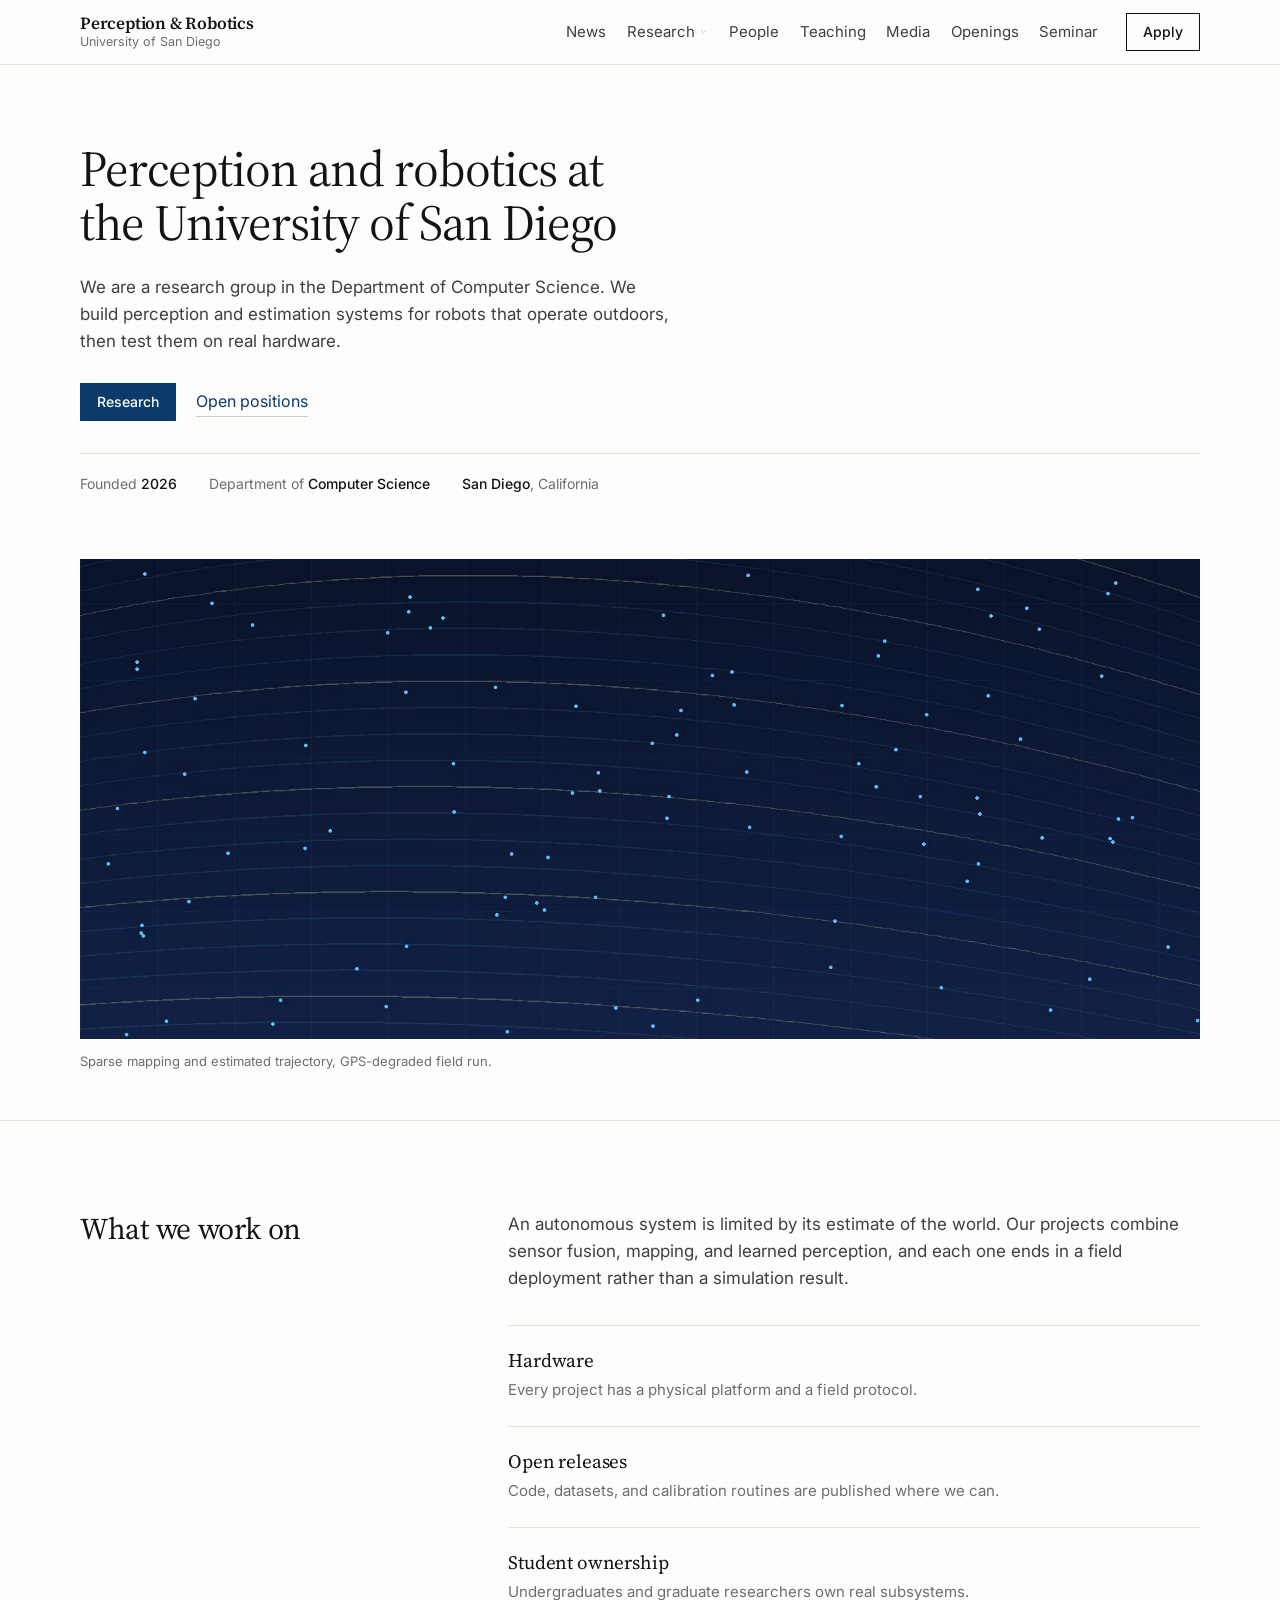
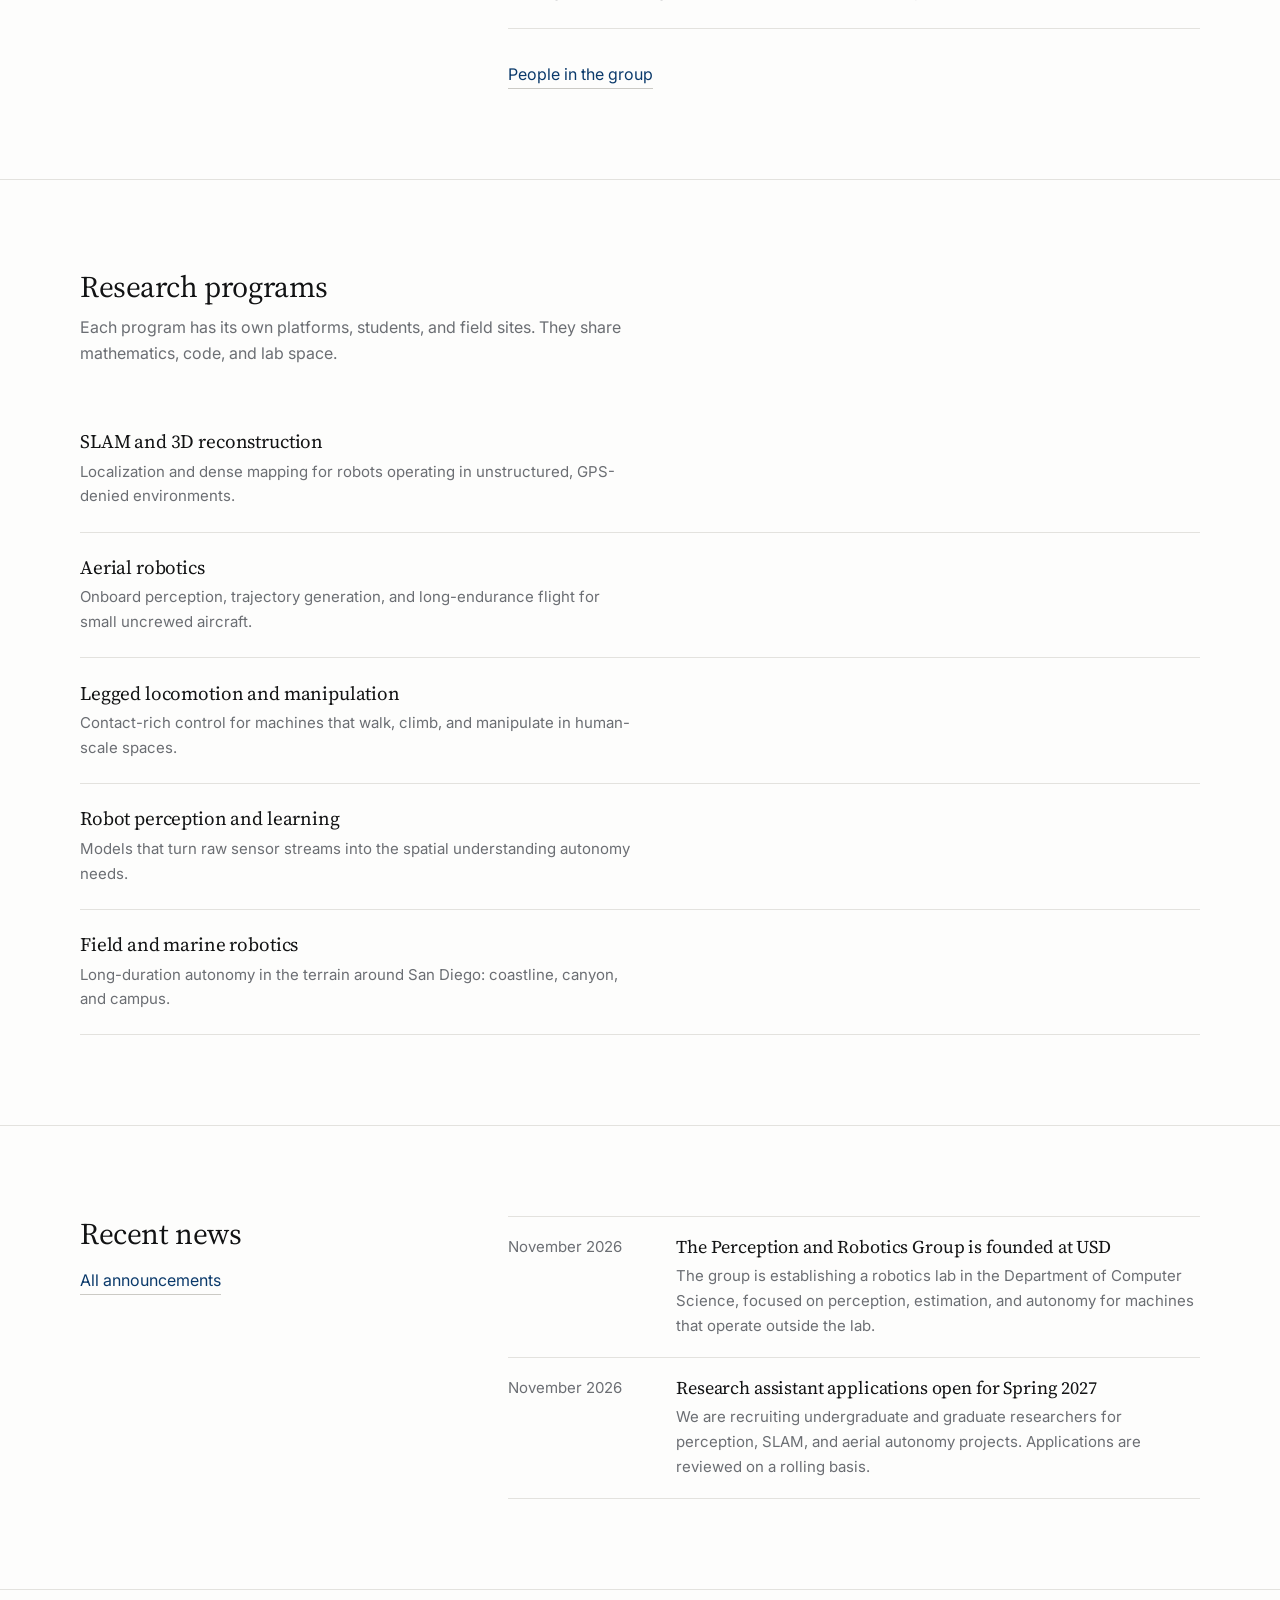
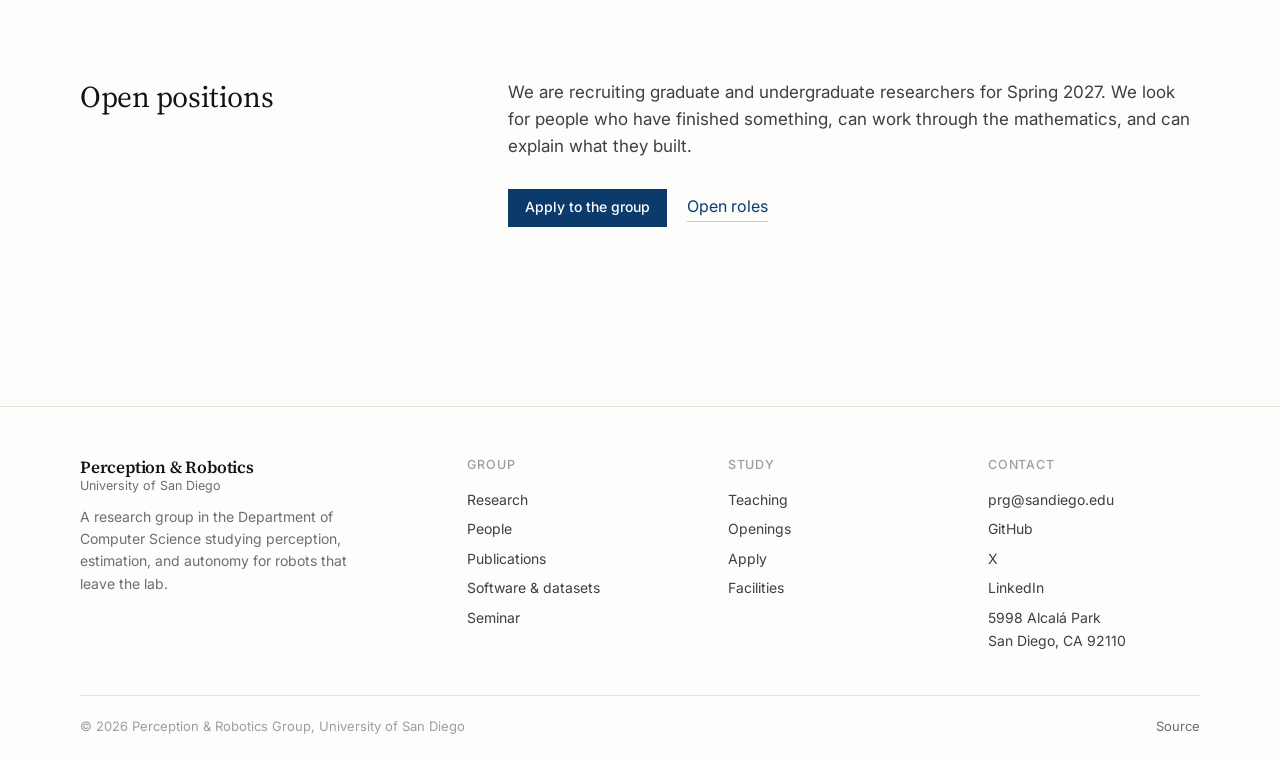
==== commit 63c4397c: "fix" ====
--- a/index.html
+++ b/index.html
@@ -3,17 +3,16 @@
 <head>
 <meta charset="utf-8">
 <meta name="viewport" content="width=device-width, initial-scale=1">
-<title>Perception & Robotics Group — University of San Diego</title>
+<title>Perception &amp; Robotics Group — University of San Diego</title>
 <meta name="description" content="The Perception and Robotics Group at the University of San Diego studies robot perception, SLAM, aerial autonomy, legged locomotion, and field robotics.">
-<meta name="theme-color" content="#002856">
-<meta property="og:title" content="Perception & Robotics Group — University of San Diego">
-<meta property="og:description" content="Perception, estimation, and autonomy for robots that leave the lab.">
+<meta name="theme-color" content="#fdfdfc">
+<meta property="og:title" content="Perception &amp; Robotics Group — University of San Diego">
+<meta property="og:description" content="The Perception and Robotics Group at the University of San Diego studies robot perception, SLAM, aerial autonomy, legged locomotion, and field robotics.">
 <meta property="og:type" content="website">
-<meta property="og:image" content="assets/img/research-slam.jpg">
 <link rel="icon" type="image/png" href="assets/img/favicon-dark.png">
 <link rel="preconnect" href="https://fonts.googleapis.com">
 <link rel="preconnect" href="https://fonts.gstatic.com" crossorigin>
-<link href="https://fonts.googleapis.com/css2?family=Inter:wght@400;500;600;700&display=swap" rel="stylesheet">
+<link href="https://fonts.googleapis.com/css2?family=Inter:wght@400;500;600&family=Source+Serif+4:opsz,wght@8..60,400;8..60,600&display=swap" rel="stylesheet">
 <link rel="stylesheet" href="assets/css/style.css">
 </head>
 <body>
@@ -21,158 +20,134 @@
 
 <header class="site-header">
   <div class="container">
-    <nav class="nav" aria-label="Primary">
-      <a class="brand" href="index.html" aria-label="USD Perception and Robotics Group home">
-        <img src="assets/img/logo-white.png" alt="" width="640" height="640">
-        <span class="brand-text"><b>Perception & Robotics Group</b><span>University of San Diego</span></span>
+    <nav class="nav-bar" aria-label="Primary">
+      <a class="brand" href="index.html">
+        <b>Perception &amp; Robotics</b>
+        <span>University of San Diego</span>
       </a>
-      <div class="nav-links">
-        <a href="news.html">News</a>
-        <div class="nav-item">
-          <button type="button" aria-expanded="false">Research <svg class="drop-caret" viewBox="0 0 24 24" fill="none" stroke="currentColor" stroke-width="2" stroke-linecap="round" stroke-linejoin="round" aria-hidden="true"><path d="m6 9 6 6 6-6"/></svg></button>
-          <div class="dropdown">
-            <a href="research.html">Current Research</a>
-            <a href="software.html">Tutorials / Software / Datasets</a>
-            <a href="publications.html">Publications</a>
-            <a href="facilities.html">Research Facilities</a>
+      <div class="nav">
+        <div class="nav-links">
+          <a href="news.html">News</a>
+          <div class="nav-item">
+            <button type="button" aria-expanded="false">Research
+              <svg class="caret" viewBox="0 0 24 24" fill="none" stroke="currentColor" stroke-width="1.5" stroke-linecap="round" stroke-linejoin="round" aria-hidden="true"><path d="m6 9 6 6 6-6"/></svg>
+            </button>
+            <div class="dropdown">
+              <a href="research.html">Current research</a>
+              <a href="software.html">Software &amp; datasets</a>
+              <a href="publications.html">Publications</a>
+              <a href="facilities.html">Facilities</a>
+            </div>
           </div>
-        </div>
-        <a href="teaching.html">Teaching</a>
-        <a href="media.html">Media</a>
-        <a href="openings.html">Openings</a>
-        <a href="seminar.html"><b>PRG</b> Seminar</a>
-      </div>
-      <a class="btn btn--accent btn--sm nav-cta-btn" href="apply.html">Apply</a>
-      <button class="nav-toggle" type="button" aria-label="Toggle menu" aria-expanded="false"><span></span></button>
+          <a href="people.html">People</a>
+          <a href="teaching.html">Teaching</a>
+          <a href="media.html">Media</a>
+          <a href="openings.html">Openings</a>
+          <a href="seminar.html">Seminar</a>
+        </div>
+        <a class="btn nav-cta" href="apply.html">Apply</a>
+        <button class="nav-toggle" type="button" aria-label="Toggle menu" aria-expanded="false"><span></span></button>
+      </div>
     </nav>
   </div>
 </header>
 
 <main id="main">
 
-  <!-- ============================================================ HERO -->
   <section class="hero">
     <div class="container">
-      <div class="hero-inner">
-        <div>
-          <p class="eyebrow" data-site="shortName">PRG</p>
-          <h1>Robots that <em>see, move & decide.</em></h1>
-          <p class="hero-sub">
-            The Perception and Robotics Group at the University of San Diego builds
-            the estimation, perception, and control foundations for autonomous systems
-            that have to work outside the lab &mdash; on the coast, in the air, and on difficult terrain.
+      <h1>Perception and robotics at the University of San Diego</h1>
+      <p class="lede">
+        We are a research group in the Department of Computer Science. We build perception and
+        estimation systems for robots that operate outdoors, then test them on real hardware.
+      </p>
+      <div class="actions">
+        <a class="btn btn--solid" href="research.html">Research</a>
+        <a class="text-link" href="openings.html">Open positions</a>
+      </div>
+      <div class="meta-line">
+        <span>Founded <b>2026</b></span>
+        <span>Department of <b>Computer Science</b></span>
+        <span><b>San Diego</b>, California</span>
+      </div>
+      <figure class="hero-figure">
+        <img src="assets/img/hero-field.jpg" alt="Sparse map and estimated trajectory from a GPS-degraded run" width="1600" height="1000">
+        <figcaption>Sparse mapping and estimated trajectory, GPS-degraded field run.</figcaption>
+      </figure>
+    </div>
+  </section>
+
+  <section class="block rule-top" id="about">
+    <div class="container">
+      <div class="split">
+        <div>
+          <h2>What we work on</h2>
+        </div>
+        <div>
+          <p class="lede">
+            An autonomous system is limited by its estimate of the world. Our projects combine
+            sensor fusion, mapping, and learned perception, and each one ends in a field
+            deployment rather than a simulation result.
           </p>
-          <div class="hero-actions">
-            <a class="btn btn--accent btn--lg" href="research.html">Explore our research</a>
-            <a class="btn btn--ghost btn--lg" href="openings.html">Open positions</a>
+          <div class="rows stack-md">
+            <div class="row">
+              <div><h3 class="row-title">Hardware</h3><p>Every project has a physical platform and a field protocol.</p></div>
+            </div>
+            <div class="row">
+              <div><h3 class="row-title">Open releases</h3><p>Code, datasets, and calibration routines are published where we can.</p></div>
+            </div>
+            <div class="row">
+              <div><h3 class="row-title">Student ownership</h3><p>Undergraduates and graduate researchers own real subsystems.</p></div>
+            </div>
           </div>
-          <dl class="hero-meta">
-            <div>
-              <dt>Established</dt>
-              <dd data-site="founded">2026</dd>
-            </div>
-            <div>
-              <dt>Department</dt>
-              <dd>Computer Science</dd>
-            </div>
-            <div>
-              <dt>University</dt>
-              <dd>San Diego, California</dd>
-            </div>
-          </dl>
-        </div>
-        <div class="hero-art">
-          <img src="assets/img/research-slam.jpg" alt="Point cloud and estimated robot trajectory visualisation" width="1600" height="1000">
-          <div class="hero-art-cap">
-            <span class="mono">Figure 01</span>
-            <strong>Sparse mapping + trajectory</strong>
-            <span>Factor-graph SLAM over a degraded-GPS corridor</span>
+          <p class="stack-md"><a class="text-link" href="people.html">People in the group</a></p>
+        </div>
+      </div>
+    </div>
+  </section>
+
+  <section class="block rule-top" id="research">
+    <div class="container">
+      <div class="section-head">
+        <h2>Research programs</h2>
+        <p>Each program has its own platforms, students, and field sites. They share mathematics, code, and lab space.</p>
+      </div>
+      <div id="research-list">
+        <a class="row" href="research.html#slam"><div><h3 class="row-title">SLAM and 3D reconstruction</h3><p>Localization and dense mapping for robots operating in unstructured, GPS-denied environments.</p></div></a><a class="row" href="research.html#aerial"><div><h3 class="row-title">Aerial robotics</h3><p>Onboard perception, trajectory generation, and long-endurance flight for small uncrewed aircraft.</p></div></a><a class="row" href="research.html#legged"><div><h3 class="row-title">Legged locomotion and manipulation</h3><p>Contact-rich control for machines that walk, climb, and manipulate in human-scale spaces.</p></div></a><a class="row" href="research.html#perception"><div><h3 class="row-title">Robot perception and learning</h3><p>Models that turn raw sensor streams into the spatial understanding autonomy needs.</p></div></a><a class="row" href="research.html#field"><div><h3 class="row-title">Field and marine robotics</h3><p>Long-duration autonomy in the terrain around San Diego: coastline, canyon, and campus.</p></div></a>
+      </div>
+    </div>
+  </section>
+
+  <section class="block rule-top" id="news">
+    <div class="container">
+      <div class="split">
+        <div>
+          <h2>Recent news</h2>
+          <p class="stack-sm"><a class="text-link" href="news.html">All announcements</a></p>
+        </div>
+        <div id="news-list">
+          <article class="news-item"><p class="news-date">November 2026</p><div><h3>The Perception and Robotics Group is founded at USD</h3><p>The group is establishing a robotics lab in the Department of Computer Science, focused on perception, estimation, and autonomy for machines that operate outside the lab.</p></div></article><article class="news-item"><p class="news-date">November 2026</p><div><h3>Research assistant applications open for Spring 2027</h3><p>We are recruiting undergraduate and graduate researchers for perception, SLAM, and aerial autonomy projects. Applications are reviewed on a rolling basis.</p></div></article>
+        </div>
+      </div>
+    </div>
+  </section>
+
+  <section class="block rule-top" id="join">
+    <div class="container">
+      <div class="split">
+        <div>
+          <h2>Open positions</h2>
+        </div>
+        <div>
+          <p class="lede">
+            We are recruiting graduate and undergraduate researchers for Spring 2027. We look
+            for people who have finished something, can work through the mathematics, and can
+            explain what they built.
+          </p>
+          <div class="actions">
+            <a class="btn btn--solid" href="apply.html">Apply to the group</a>
+            <a class="text-link" href="openings.html">Open roles</a>
           </div>
-        </div>
-      </div>
-    </div>
-  </section>
-
-  <!-- =========================================================== ABOUT -->
-  <section class="section section--soft" id="about">
-    <div class="container">
-      <div class="grid grid-2" style="gap:clamp(2rem,5vw,4rem);align-items:start">
-        <div>
-          <p class="eyebrow">About the group</p>
-          <h2 style="font-size:clamp(1.8rem,3.4vw,2.6rem)">Perception is the bottleneck. We treat it that way.</h2>
-        </div>
-        <div>
-          <p class="lead" style="margin-top:0">
-            We are a research group in the Department of Computer Science at the
-            University of San Diego. Our work sits at the boundary between what a
-            robot can sense and what it can safely do.
-          </p>
-          <p style="color:var(--muted)">
-            Every autonomous system is only as good as its estimate of the world.
-            We build estimation and perception methods that stay honest under noise,
-            occlusion, and changing conditions &mdash; then we put them on real hardware
-            and go outside.
-          </p>
-          <ul class="tick-list">
-            <li><strong>Hardware-first.</strong> Every project has a physical platform and a field protocol.</li>
-            <li><strong>Open by default.</strong> Code, datasets, and calibration routines released where possible.</li>
-            <li><strong>Student-led.</strong> Undergraduates and graduate researchers own real subsystems, not busywork.</li>
-          </ul>
-          <div class="hero-actions">
-            <a class="btn" href="people.html">Meet the group</a>
-          </div>
-        </div>
-      </div>
-    </div>
-  </section>
-
-  <!-- ======================================================== RESEARCH -->
-  <section class="section" id="research">
-    <div class="container">
-      <div class="section-head reveal">
-        <p class="eyebrow">Research</p>
-        <h2>Five thrusts, one question: how does a machine know where it is?</h2>
-        <p>Each thrust is a long-horizon program with its own platforms, students, and field sites — but they share math, code, and lab space.</p>
-      </div>
-      <div class="grid grid-3" id="research-grid"></div>
-      <div style="margin-top:2.5rem">
-        <a class="link-arrow" href="research.html">Read the full research overview <svg viewBox="0 0 24 24" fill="none" stroke="currentColor" stroke-width="2" stroke-linecap="round" stroke-linejoin="round" aria-hidden="true"><path d="M5 12h14"/><path d="m13 6 6 6-6 6"/></svg></a>
-      </div>
-    </div>
-  </section>
-
-  <!-- ============================================================ NEWS -->
-  <section class="section section--soft" id="news">
-    <div class="container">
-      <div class="grid grid-2" style="gap:clamp(2rem,5vw,4rem);align-items:start">
-        <div class="reveal">
-          <p class="eyebrow">News</p>
-          <h2 style="font-size:clamp(1.7rem,3vw,2.3rem)">What's happening in the lab</h2>
-          <p style="color:var(--muted)">Announcements, accepted papers, field campaigns, and open positions.</p>
-          <div class="hero-actions">
-            <a class="link-arrow" href="news.html">All news <svg viewBox="0 0 24 24" fill="none" stroke="currentColor" stroke-width="2" stroke-linecap="round" stroke-linejoin="round" aria-hidden="true"><path d="M5 12h14"/><path d="m13 6 6 6-6 6"/></svg></a>
-          </div>
-        </div>
-        <div id="news-list"></div>
-      </div>
-    </div>
-  </section>
-
-  <!-- =========================================================== APPLY -->
-  <section class="section" id="join">
-    <div class="container">
-      <div class="cta-band reveal">
-        <div class="cta-ring" aria-hidden="true"></div>
-        <p class="eyebrow">Join us</p>
-        <h2>We are recruiting our founding cohort.</h2>
-        <p>
-          We are looking for graduate and undergraduate researchers who want to
-          build real robots, not just simulations. If you are comfortable being
-          wrong in public and fixing it fast, we want to talk to you.
-        </p>
-        <div class="hero-actions" style="justify-content:center">
-          <a class="btn btn--accent btn--lg" href="apply.html">Apply to the group</a>
-          <a class="btn btn--ghost btn--lg" href="openings.html">See open roles</a>
         </div>
       </div>
     </div>
@@ -184,49 +159,39 @@
   <div class="container">
     <div class="footer-grid">
       <div class="footer-brand">
-        <img class="usd-mark" src="assets/img/usd-logo-white.png" alt="University of San Diego" width="234" height="210" loading="lazy" decoding="async">
         <a class="brand" href="index.html">
-          <img src="assets/img/logo.png" alt="" width="640" height="640">
-          <span class="brand-text"><b>Perception & Robotics Group</b><span>University of San Diego</span></span>
+          <b>Perception &amp; Robotics</b>
+          <span>University of San Diego</span>
         </a>
         <p>A research group in the Department of Computer Science studying perception, estimation, and autonomy for robots that leave the lab.</p>
-        <div class="social-row">
-          <a class="social-btn" href="https://www.linkedin.com/company/usd-prg" target="_blank" rel="noopener" aria-label="LinkedIn">
-            <svg viewBox="0 0 24 24" fill="currentColor" aria-hidden="true"><path d="M4.98 3.5a2.5 2.5 0 1 1 0 5 2.5 2.5 0 0 1 0-5ZM2.9 9.9h4.16V21H2.9V9.9Zm7.05 0h3.99v1.52h.06a4.38 4.38 0 0 1 3.94-2.16c4.21 0 4.99 2.77 4.99 6.37V21h-4.16v-4.9c0-1.17-.02-2.67-1.63-2.67-1.63 0-1.88 1.27-1.88 2.59V21h-4.16V9.9Z"/></svg>
-          </a>
-          <a class="social-btn" href="https://github.com/USD-PRG" target="_blank" rel="noopener" aria-label="GitHub">
-            <svg viewBox="0 0 24 24" fill="currentColor" aria-hidden="true"><path d="M12 .5C5.73.5.5 5.73.5 12a11.5 11.5 0 0 0 7.86 10.92c.58.1.79-.25.79-.55v-2.15c-3.2.7-3.88-1.36-3.88-1.36-.53-1.34-1.29-1.7-1.29-1.7-1.05-.72.08-.7.08-.7 1.16.08 1.77 1.19 1.77 1.19 1.04 1.77 2.72 1.26 3.38.96.11-.75.41-1.26.74-1.55-2.56-.29-5.25-1.28-5.25-5.7 0-1.26.45-2.29 1.19-3.1-.12-.29-.52-1.46.11-3.05 0 0 .97-.31 3.18 1.18a11 11 0 0 1 5.79 0c2.2-1.49 3.17-1.18 3.17-1.18.63 1.59.24 2.76.12 3.05.74.81 1.19 1.84 1.19 3.1 0 4.43-2.7 5.4-5.27 5.69.42.36.8 1.08.8 2.18v3.23c0 .3.2.66.8.55A11.5 11.5 0 0 0 23.5 12C23.5 5.73 18.27.5 12 .5Z"/></svg>
-          </a>
-          <a class="social-btn" href="mailto:prg@sandiego.edu" aria-label="Email">
-            <svg viewBox="0 0 24 24" fill="none" stroke="currentColor" stroke-width="1.8" stroke-linecap="round" stroke-linejoin="round" aria-hidden="true"><rect x="2.5" y="4.5" width="19" height="15" rx="2.5"/><path d="m3 7 9 6 9-6"/></svg>
-          </a>
-        </div>
       </div>
       <div class="footer-col">
-        <h4>Explore</h4>
-        <a href="news.html">News</a>
+        <h2>Group</h2>
         <a href="research.html">Research</a>
         <a href="people.html">People</a>
         <a href="publications.html">Publications</a>
+        <a href="software.html">Software &amp; datasets</a>
+        <a href="seminar.html">Seminar</a>
+      </div>
+      <div class="footer-col">
+        <h2>Study</h2>
         <a href="teaching.html">Teaching</a>
-        <a href="seminar.html">PRG Seminar</a>
+        <a href="openings.html">Openings</a>
+        <a href="apply.html">Apply</a>
+        <a href="facilities.html">Facilities</a>
       </div>
       <div class="footer-col">
-        <h4>Contact</h4>
+        <h2>Contact</h2>
         <a href="mailto:prg@sandiego.edu" data-email>prg@sandiego.edu</a>
+        <a href="https://github.com/USD-PRG" target="_blank" rel="noopener">GitHub</a>
+        <a href="https://x.com/USDprg" target="_blank" rel="noopener">X</a>
         <a href="https://www.linkedin.com/company/usd-prg" target="_blank" rel="noopener">LinkedIn</a>
-        <a href="https://github.com/USD-PRG" target="_blank" rel="noopener">GitHub</a>
-      </div>
-      <div class="footer-col">
-        <h4>Location</h4>
-        <a href="https://maps.google.com/?q=University+of+San+Diego" target="_blank" rel="noopener">University of San Diego</a>
-        <a href="https://maps.google.com/?q=University+of+San+Diego" target="_blank" rel="noopener">5998 Alcalá Park</a>
-        <a href="https://maps.google.com/?q=University+of+San+Diego" target="_blank" rel="noopener">San Diego, CA 92110</a>
+        <address>5998 Alcalá Park<br>San Diego, CA 92110</address>
       </div>
     </div>
     <div class="footer-bottom">
-      <span>&copy; <span id="year">2026</span> Perception & Robotics Group &middot; University of San Diego &middot; Est. <span data-site="founded">2026</span></span>
-      <span><a href="https://github.com/USD-PRG/usd-prg.github.io" target="_blank" rel="noopener">Source on GitHub</a></span>
+      <span>&copy; <span id="year">2026</span> Perception &amp; Robotics Group, University of San Diego</span>
+      <span><a href="https://github.com/USD-PRG/usd-prg.github.io" target="_blank" rel="noopener">Source</a></span>
     </div>
   </div>
 </footer>
@@ -234,4 +199,4 @@
 <script src="assets/js/data.js"></script>
 <script src="assets/js/site.js"></script>
 </body>
-</html>+</html>
--- a/assets/css/style.css
+++ b/assets/css/style.css
@@ -1,68 +1,44 @@
- /* =========================================================================
-   USD Perception & Robotics Group — design system (white / matte)
+/* =========================================================================
+   USD Perception & Robotics Group
+   -------------------------------------------------------------------------
+   Two typefaces, one accent colour, hairline rules for structure.
+   No shadows, no rounded cards, no animation beyond colour changes.
    ========================================================================= */
 
 :root {
-  /* matte, warm paper palette */
-  --bg: #faf8f5;
-  --bg-soft: #f4f1ec;
-  --bg-raised: #ffffff;
-  --ink: #221c19;
-  --ink-2: #3d3430;
-  --muted: #776d66;
-  --muted-2: #a79b93;
-  --line: #e8e2da;
-  --line-strong: #d7cec4;
-
-  --accent: #b54a2a;       /* matte rust */
-  --accent-deep: #8c361d;
-  --accent-soft: #f3e1d8;
-  --teal: #3f6f68;         /* matte sage */
-  --teal-soft: #e2edea;
-  --mauve: #6b5e8f;        /* matte mauve */
-  --mauve-soft: #eae6f3;
-  --gold: #a9823a;         /* matte gold */
-  --gold-soft: #f3eBD4;
-
-  --navy: #002856;         /* USD Torero navy */
-  --navy-2: #003a70;
-  --navy-3: #0b4a91;
-  --navy-fg: #dbe6f5;
-
-  --ok: #3f6f4f;
-  --err: #a23a2c;
-
+  --paper: #fdfdfc;
+  --ink: #121314;
+  --ink-2: #3c3f44;
+  --muted: #6b6e73;
+  --faint: #9b9ea3;
+  --rule: #e3e2de;
+  --rule-2: #cbcac5;
+  --accent: #0b3a6b;
+
+  --font-serif: "Source Serif 4", "Iowan Old Style", Palatino, Georgia, serif;
   --font-sans: "Inter", -apple-system, BlinkMacSystemFont, "Segoe UI", Roboto,
     Helvetica, Arial, sans-serif;
-  --font-display: "Inter", -apple-system, BlinkMacSystemFont, "Segoe UI", Roboto,
-    Helvetica, Arial, sans-serif;
-  --font-mono: "Inter", -apple-system, BlinkMacSystemFont, "Segoe UI", Roboto,
-    Helvetica, Arial, sans-serif;
-
-  --radius-sm: 8px;
-  --radius: 12px;
-  --radius-lg: 18px;
+
   --container: 1120px;
-  --gutter: clamp(1.1rem, 4vw, 2.25rem);
-  --section-y: clamp(3.5rem, 7vw, 6rem);
-
-  --shadow-1: 0 1px 2px rgba(34, 28, 25, 0.05),
-    0 8px 24px -16px rgba(34, 28, 25, 0.14);
-  --ease: cubic-bezier(0.22, 0.61, 0.36, 1);
-}
-
-/* -------------------------------------------------------------- reset --- */
-*, *::before, *::after { box-sizing: border-box; }
+  --gutter: clamp(1.25rem, 5vw, 2.75rem);
+  --block: clamp(3.5rem, 7vw, 6rem);
+  --ease: cubic-bezier(0.2, 0.6, 0.35, 1);
+}
+
+*,
+*::before,
+*::after {
+  box-sizing: border-box;
+}
 
 html {
   -webkit-text-size-adjust: 100%;
-  scroll-behavior: smooth;
   scroll-padding-top: 5.5rem;
 }
 
 body {
   margin: 0;
-  background: var(--bg);
+  background: var(--paper);
   color: var(--ink);
   font-family: var(--font-sans);
   font-size: 1rem;
@@ -71,964 +47,1476 @@
   text-rendering: optimizeLegibility;
 }
 
-h1, h2, h3, h4 {
-  font-family: var(--font-display);
-  font-weight: 600;
+h1,
+h2,
+h3 {
+  font-family: var(--font-serif);
+  font-weight: 400;
+  color: var(--ink);
+  margin: 0;
+  text-wrap: balance;
+}
+
+h1 {
+  font-size: clamp(2.125rem, 4.4vw, 3.125rem);
   line-height: 1.08;
-  letter-spacing: -0.015em;
-  margin: 0 0 0.5rem;
+  letter-spacing: -0.02em;
+}
+
+h2 {
+  font-size: clamp(1.5rem, 2.4vw, 1.875rem);
+  line-height: 1.18;
+  letter-spacing: -0.014em;
+}
+
+h3 {
+  font-size: 1.125rem;
+  line-height: 1.35;
+  letter-spacing: -0.008em;
+}
+
+p {
+  margin: 0 0 1.05rem;
+}
+
+p:last-child {
+  margin-bottom: 0;
+}
+
+img {
+  display: block;
+  max-width: 100%;
+  height: auto;
+}
+
+ul,
+ol {
+  margin: 0;
+  padding: 0;
+  list-style: none;
+}
+
+button {
+  font: inherit;
+  color: inherit;
+  background: none;
+  border: 0;
+  padding: 0;
+  cursor: pointer;
+}
+
+a {
   color: var(--ink);
-  text-wrap: balance;
-}
-
-h1 { font-size: clamp(2.4rem, 5.4vw, 4rem); }
-h2 { font-size: clamp(1.6rem, 3vw, 2.3rem); }
-h3 { font-size: 1.3rem; }
-h4 { font-size: 1rem; font-family: var(--font-sans); font-weight: 600; }
-
-p { margin: 0 0 1rem; }
-
-a {
-  color: var(--accent);
   text-decoration: none;
-  transition: color 0.18s var(--ease);
-}
-a:hover { color: var(--accent-deep); }
-
-img { max-width: 100%; display: block; }
-
-ul, ol { margin: 0; padding: 0; list-style: none; }
-hr { border: 0; border-top: 1px solid var(--line); margin: 1.5rem 0; }
-
-button {
-  font-family: inherit;
-  font-size: inherit;
-  cursor: pointer;
-  border: 0;
-  background: none;
-  color: inherit;
+  transition: color 0.15s var(--ease);
 }
 
 :focus-visible {
   outline: 2px solid var(--accent);
-  outline-offset: 2px;
-  border-radius: 3px;
-}
-
-::selection { background: var(--accent-soft); color: var(--accent-deep); }
-
-/* skip link */
-.skip-link {
-  position: absolute;
-  left: 1rem;
-  top: -3rem;
-  z-index: 200;
-  background: var(--navy);
-  color: #fff;
-  padding: 0.55rem 0.9rem;
-  border-radius: var(--radius-sm);
-  font-size: 0.85rem;
-  transition: top 0.2s var(--ease);
-}
-.skip-link:focus { top: 0.75rem; color: #fff; }
-
-/* ------------------------------------------------------------ layout --- */
+  outline-offset: 3px;
+}
+
+::selection {
+  background: #e8edf4;
+}
+
+/* ------------------------------------------------------------- layout --- */
 .container {
   width: 100%;
   max-width: calc(var(--container) + 2 * var(--gutter));
   margin: 0 auto;
-  padding-left: var(--gutter);
-  padding-right: var(--gutter);
-}
-
-.section { padding: var(--section-y) 0; }
-.section--soft { background: var(--bg-soft); border-top: 1px solid var(--line); border-bottom: 1px solid var(--line); }
+  padding-inline: var(--gutter);
+}
+
+.narrow {
+  max-width: calc(40rem + 2 * var(--gutter));
+}
+
+.block {
+  padding-block: var(--block);
+}
+
+.rule-top {
+  border-top: 1px solid var(--rule);
+}
+
+.text-link {
+  display: inline-block;
+  color: var(--accent);
+  border-bottom: 1px solid var(--rule-2);
+  padding-bottom: 1px;
+  transition: border-color 0.15s var(--ease), color 0.15s var(--ease);
+}
+
+.text-link:hover {
+  border-color: var(--accent);
+}
+
+.text-link--plain {
+  color: var(--ink-2);
+}
+
+.text-link--plain:hover {
+  color: var(--accent);
+}
+
+/* --------------------------------------------------------------- type --- */
+.lede {
+  font-size: 1.0625rem;
+  line-height: 1.6;
+  color: var(--ink-2);
+  max-width: 62ch;
+}
+
+.small {
+  font-size: 0.875rem;
+  color: var(--muted);
+}
 
 .section-head {
-  max-width: 60ch;
-  margin-bottom: clamp(2rem, 4vw, 3rem);
-}
-.section-head--center { margin-left: auto; margin-right: auto; text-align: center; }
-.section-head p { color: var(--muted); }
-
-.eyebrow {
-  font-family: var(--font-mono);
-  font-size: 0.72rem;
-  letter-spacing: 0.14em;
-  text-transform: uppercase;
-  color: var(--accent);
-  margin: 0 0 0.75rem;
-}
-.lead { font-size: 1.15rem; line-height: 1.6; color: var(--ink-2); }
-
-.mono {
-  font-family: var(--font-mono);
-  font-size: 0.78rem;
-  letter-spacing: 0.04em;
-  color: var(--muted);
-}
-
-/* -------------------------------------------------------------- grid --- */
-.grid { display: grid; gap: 1.25rem; }
-.grid-2 { grid-template-columns: repeat(2, 1fr); }
-.grid-3 { grid-template-columns: repeat(3, 1fr); }
-.grid-4 { grid-template-columns: repeat(4, 1fr); }
+  margin-bottom: 2.5rem;
+}
+
+.section-head h2 {
+  margin-bottom: 0.6rem;
+}
+
+.section-head p {
+  color: var(--muted);
+  max-width: 58ch;
+  margin: 0;
+}
+
+/* header of a two-column section: label above a heading, aligned to grid */
+.split {
+  display: grid;
+  grid-template-columns: minmax(0, 1fr) minmax(0, 1.9fr);
+  gap: clamp(1.5rem, 5vw, 4rem);
+  align-items: start;
+}
 
 /* ----------------------------------------------------------- buttons --- */
 .btn {
   display: inline-flex;
   align-items: center;
-  gap: 0.55rem;
-  padding: 0.7rem 1.25rem;
-  border-radius: 999px;
-  font-size: 0.92rem;
-  font-weight: 550;
+  gap: 0.4rem;
+  padding: 0.6rem 1rem;
+  border: 1px solid var(--ink);
+  border-radius: 0;
+  font-size: 0.875rem;
+  font-weight: 500;
+  line-height: 1.2;
+  color: var(--ink);
+  background: transparent;
+  transition: background 0.15s var(--ease), color 0.15s var(--ease),
+    border-color 0.15s var(--ease);
+}
+
+.btn:hover {
+  background: var(--ink);
+  color: var(--paper);
+}
+
+.btn--solid {
+  background: var(--accent);
+  border-color: var(--accent);
   color: #fff;
-  background: var(--navy);
-  border: 1px solid var(--navy);
-  transition: transform 0.18s var(--ease), background 0.18s var(--ease),
-    color 0.18s var(--ease), border-color 0.18s var(--ease);
-  text-decoration: none;
-}
-.btn:hover { background: var(--navy-3); border-color: var(--navy-3); color: #fff; transform: translateY(-1px); }
-.btn svg { width: 1.05em; height: 1.05em; flex: none; }
-
-.btn--accent { background: var(--accent); border-color: var(--accent); }
-.btn--accent:hover { background: var(--accent-deep); border-color: var(--accent-deep); }
-
-.btn--ghost {
-  background: transparent;
-  color: var(--ink);
-  border-color: var(--line-strong);
-}
-.btn--ghost:hover { background: var(--bg-soft); border-color: var(--ink); color: var(--ink); }
-
-.btn--sm { padding: 0.45rem 0.9rem; font-size: 0.84rem; }
-.btn--lg { padding: 0.85rem 1.6rem; font-size: 0.98rem; }
-
-.link-arrow {
-  display: inline-flex;
+}
+
+.btn--solid:hover {
+  background: #0a2f56;
+  border-color: #0a2f56;
+  color: #fff;
+}
+
+.actions {
+  display: flex;
+  flex-wrap: wrap;
   align-items: center;
-  gap: 0.4rem;
-  font-weight: 550;
-  font-size: 0.94rem;
-  color: var(--accent);
-}
-.link-arrow:hover { color: var(--accent-deep); }
-.link-arrow svg { width: 1.1em; height: 1.1em; transition: transform 0.18s var(--ease); }
-.link-arrow:hover svg { transform: translateX(3px); }
-
-/* ------------------------------------------------------------ header --- */
+  gap: 1.25rem;
+  margin-top: 1.75rem;
+}
+
+/* ------------------------------------------------------------- header --- */
 .site-header {
   position: sticky;
   top: 0;
   z-index: 100;
-  background: var(--navy);
-  border-bottom: 1px solid rgba(255, 255, 255, 0.08);
+  background: var(--paper);
+  border-bottom: 1px solid var(--rule);
+}
+
+.nav-bar {
+  position: relative;
+  display: flex;
+  align-items: center;
+  gap: 2rem;
+  height: 64px;
+}
+
+.brand {
+  display: flex;
+  flex-direction: column;
+  gap: 0.1rem;
+  flex: none;
+  line-height: 1.15;
+}
+
+.brand b {
+  font-family: var(--font-serif);
+  font-size: 1.0625rem;
+  font-weight: 600;
+  letter-spacing: -0.012em;
+}
+
+.brand span {
+  font-size: 0.78125rem;
+  color: var(--muted);
 }
 
 .nav {
   display: flex;
   align-items: center;
-  gap: 1.5rem;
-  height: 68px;
-}
-
-.brand {
+  margin-left: auto;
+}
+
+.nav-links {
   display: flex;
   align-items: center;
-  gap: 0.7rem;
-  color: #fff;
-  text-decoration: none;
-  flex: none;
-}
-.brand img { width: 42px; height: 42px; }
-.brand-text { display: flex; flex-direction: column; line-height: 1.12; }
-.brand-text b { font-size: 1.3rem; font-weight: 650; letter-spacing: -0.01em; color: #fff; }
-.brand-text span { font-size: 0.72rem; color: rgba(255, 255, 255, 0.68); font-family: var(--font-mono); letter-spacing: 0.03em; }
-
-.nav-links {
-  display: flex;
-  align-items: center;
-  gap: 0.15rem;
-  margin-left: auto;
-}
+  gap: clamp(1rem, 1.6vw, 1.75rem);
+}
+
 .nav-links > a,
 .nav-links .nav-item > button {
   display: inline-flex;
   align-items: center;
-  gap: 0.25rem;
-  padding: 0.42rem 0.7rem;
-  border-radius: 7px;
-  font-size: 0.9rem;
-  font-weight: 500;
-  color: var(--navy-fg);
-  text-decoration: none;
-}
+  gap: 0.3rem;
+  padding: 0.4rem 0;
+  font-size: 0.9375rem;
+  color: var(--ink-2);
+  transition: color 0.15s var(--ease);
+}
+
 .nav-links > a:hover,
-.nav-links .nav-item > button:hover { color: #fff; background: rgba(255, 255, 255, 0.09); }
-.nav-links a[aria-current="page"] { color: #f2c46d; }
-
-.drop-caret { width: 0.8em; height: 0.8em; transition: transform 0.18s var(--ease); }
-
-.nav-item { position: relative; }
+.nav-links .nav-item > button:hover,
+.nav-links a[aria-current="page"] {
+  color: var(--ink);
+}
+
+.nav-links a[aria-current="page"] {
+  text-decoration: underline;
+  text-decoration-thickness: 1px;
+  text-underline-offset: 0.5em;
+  text-decoration-color: var(--rule-2);
+}
+
+.caret {
+  width: 0.62em;
+  height: 0.62em;
+  opacity: 0.5;
+  transition: transform 0.18s var(--ease);
+}
+
+.nav-item {
+  position: relative;
+}
+
+.nav-item.is-open .caret {
+  transform: rotate(180deg);
+}
 
 .dropdown {
   position: absolute;
-  top: calc(100% + 8px);
-  left: 50%;
-  transform: translateX(-50%) translateY(-6px);
-  min-width: 260px;
-  background: var(--bg-raised);
-  border: 1px solid var(--line);
-  border-radius: var(--radius);
-  box-shadow: var(--shadow-1);
-  padding: 0.4rem;
+  top: calc(100% + 1rem);
+  left: -0.75rem;
+  min-width: 14rem;
+  padding: 0.5rem;
+  background: var(--paper);
+  border: 1px solid var(--rule);
   opacity: 0;
   visibility: hidden;
-  transition: opacity 0.18s var(--ease), transform 0.18s var(--ease);
-}
+  transform: translateY(-3px);
+  transition: opacity 0.15s var(--ease), transform 0.15s var(--ease),
+    visibility 0.15s;
+}
+
 .nav-item:hover .dropdown,
 .nav-item:focus-within .dropdown,
 .nav-item.is-open .dropdown {
   opacity: 1;
   visibility: visible;
-  transform: translateX(-50%) translateY(0);
-}
+  transform: translateY(0);
+}
+
 .dropdown a {
   display: block;
-  padding: 0.5rem 0.7rem;
-  border-radius: 7px;
+  padding: 0.45rem 0.6rem;
+  font-size: 0.9375rem;
   color: var(--ink-2);
-  font-size: 0.88rem;
-}
-.dropdown a:hover { background: var(--bg-soft); color: var(--accent); }
+}
+
+.dropdown a:hover {
+  color: var(--ink);
+  background: #f6f6f3;
+}
+
+.nav-cta {
+  margin-left: 1.75rem;
+}
 
 .nav-toggle {
   display: none;
-  flex-direction: column;
-  justify-content: center;
-  gap: 5px;
-  width: 40px;
-  height: 40px;
-  padding: 8px;
-}
+  position: relative;
+  width: 36px;
+  height: 36px;
+  margin-left: auto;
+}
+
 .nav-toggle span,
 .nav-toggle::before,
 .nav-toggle::after {
   content: "";
+  position: absolute;
+  left: 8px;
+  right: 8px;
+  height: 1px;
+  background: var(--ink);
+  transition: transform 0.2s var(--ease), opacity 0.2s var(--ease);
+}
+
+.nav-toggle::before {
+  top: 14px;
+}
+
+.nav-toggle span {
+  top: 18px;
+}
+
+.nav-toggle::after {
+  top: 22px;
+}
+
+.nav-toggle[aria-expanded="true"] span {
+  opacity: 0;
+}
+
+.nav-toggle[aria-expanded="true"]::before {
+  transform: translateY(4px) rotate(45deg);
+}
+
+.nav-toggle[aria-expanded="true"]::after {
+  transform: translateY(-4px) rotate(-45deg);
+}
+
+/* small vertical rhythm helpers, used sparingly in page bodies */
+.stack-sm {
+  margin-top: 1rem;
+}
+
+.stack-md {
+  margin-top: 2rem;
+}
+
+.stack-lg {
+  margin-top: 2.5rem;
+}
+
+/* compact fact strip under the hero lede */
+.meta-line {
+  display: flex;
+  flex-wrap: wrap;
+  gap: 0.35rem 2rem;
+  margin-top: 2rem;
+  padding-top: 1.1rem;
+  border-top: 1px solid var(--rule);
+  font-size: 0.875rem;
+  color: var(--muted);
+}
+
+.meta-line b {
+  font-weight: 500;
+  color: var(--ink);
+}
+
+/* --------------------------------------------------------------- hero --- */
+.hero {
+  padding-block: clamp(3rem, 6vw, 5rem) clamp(2rem, 4vw, 3rem);
+}
+
+.hero h1 {
+  max-width: 24ch;
+  margin-bottom: 1.5rem;
+}
+
+.hero .lede {
+  max-width: 54ch;
+}
+
+.hero-figure {
+  margin: clamp(2.5rem, 5vw, 4rem) 0 0;
+}
+
+.hero-figure img {
+  width: 100%;
+  aspect-ratio: 21 / 9;
+  object-fit: cover;
+  background: #efeeea;
+}
+
+.hero-figure figcaption {
+  margin-top: 0.75rem;
+  font-size: 0.8125rem;
+  color: var(--muted);
+}
+
+/* --------------------------------------------------------- page header --- */
+.page-header {
+  padding-block: clamp(2.75rem, 5vw, 4.5rem) clamp(1.75rem, 3vw, 2.5rem);
+  border-bottom: 1px solid var(--rule);
+}
+
+.page-header h1 {
+  margin-bottom: 1rem;
+  max-width: 28ch;
+}
+
+.page-header .lede {
+  max-width: 60ch;
+}
+
+/* ------------------------------------------------------------ listings --- */
+.rows {
+  border-top: 1px solid var(--rule);
+}
+
+.cols .row:first-child,
+.cols .row:nth-child(2) {
+  border-top: 0;
+}
+
+.row {
   display: block;
-  height: 2px;
-  width: 100%;
-  background: #fff;
-  border-radius: 2px;
-  transition: transform 0.2s var(--ease), opacity 0.2s var(--ease);
-}
-.nav-toggle[aria-expanded="true"] span { opacity: 0; }
-.nav-toggle[aria-expanded="true"]::before { transform: translateY(7px) rotate(45deg); }
-.nav-toggle[aria-expanded="true"]::after { transform: translateY(-7px) rotate(-45deg); }
-
-.nav-cta-btn { flex: none; margin-left: 0.25rem; }
-
-/* ------------------------------------------------------------ hero --- */
-.hero {
-  padding: clamp(3rem, 7vw, 5.5rem) 0 clamp(2.5rem, 5vw, 4rem);
-}
-.hero-inner {
+  padding: 1.4rem 0;
+  border-bottom: 1px solid var(--rule);
+}
+
+a.row {
+  color: var(--ink);
+}
+
+a.row:hover .row-title {
+  color: var(--accent);
+}
+
+.row-title {
+  font-family: var(--font-serif);
+  font-size: 1.1875rem;
+  line-height: 1.35;
+  margin: 0 0 0.3rem;
+  transition: color 0.15s var(--ease);
+}
+
+.row p {
+  margin: 0;
+  color: var(--muted);
+  font-size: 0.9375rem;
+  max-width: 62ch;
+}
+
+/* two-column plain list (facilities, methods) */
+.cols {
   display: grid;
-  grid-template-columns: 7fr 5fr;
-  gap: clamp(2rem, 5vw, 4rem);
-  align-items: center;
-}
-.hero h1 { margin-bottom: 1.1rem; }
-.hero h1 em {
-  font-style: italic;
-  color: var(--accent);
-  font-weight: 440;
-}
-.hero-sub {
-  font-size: 1.12rem;
-  line-height: 1.6;
-  color: var(--ink-2);
-  max-width: 54ch;
-}
-.hero-actions { display: flex; flex-wrap: wrap; gap: 0.75rem; margin-top: 1.6rem; }
-.hero-meta {
-  display: flex;
-  flex-wrap: wrap;
-  gap: 1.75rem;
-  margin-top: 2.2rem;
-  padding-top: 1.4rem;
-  border-top: 1px solid var(--line);
-}
-.hero-meta > div { display: flex; flex-direction: column; }
-.hero-meta dt { font-family: var(--font-mono); font-size: 0.68rem; text-transform: uppercase; letter-spacing: 0.1em; color: var(--muted); }
-.hero-meta dd { margin: 0.1rem 0 0; font-size: 1.05rem; font-weight: 550; }
-
-.hero-art {
-  position: relative;
-  border-radius: var(--radius-lg);
-  overflow: hidden;
-  border: 1px solid var(--line);
-  box-shadow: var(--shadow-1);
-  background: var(--bg-soft);
-}
-.hero-art img { width: 100%; height: auto; aspect-ratio: 8 / 5; object-fit: cover; }
-.hero-art-cap {
-  position: absolute;
-  left: 0.75rem;
-  right: 0.75rem;
-  bottom: 0.75rem;
-  display: flex;
-  flex-direction: column;
-  gap: 0.15rem;
-  padding: 0.7rem 0.85rem;
-  border-radius: var(--radius-sm);
-  background: rgba(34, 28, 25, 0.82);
-  color: #f4efe9;
-  backdrop-filter: blur(6px);
-  font-size: 0.82rem;
-}
-.hero-art-cap strong { font-size: 0.9rem; }
-.hero-art-cap .mono { color: #cfc4bb; }
-
-/* ------------------------------------------------------------ cards --- */
-.card {
-  display: flex;
-  flex-direction: column;
-  gap: 0.6rem;
-  padding: 1.4rem;
-  background: var(--bg-raised);
-  border: 1px solid var(--line);
-  border-radius: var(--radius);
-  text-decoration: none;
-  color: var(--ink);
-  transition: border-color 0.2s var(--ease), box-shadow 0.2s var(--ease), transform 0.2s var(--ease);
-}
-a.card:hover { border-color: var(--line-strong); box-shadow: var(--shadow-1); transform: translateY(-2px); color: var(--ink); }
-.card h3 { font-size: 1.2rem; }
-.card p { color: var(--muted); font-size: 0.92rem; margin: 0; }
-.card-icon {
-  width: 40px;
-  height: 40px;
-  display: grid;
-  place-items: center;
-  border-radius: 10px;
-  background: var(--accent-soft);
-  color: var(--accent-deep);
-  margin-bottom: 0.25rem;
-}
-.card-icon svg { width: 21px; height: 21px; }
-.card-icon--teal { background: var(--teal-soft); color: var(--teal); }
-.card-icon--mauve { background: var(--mauve-soft); color: var(--mauve); }
-.card-icon--gold { background: var(--gold-soft); color: var(--gold); }
-
-/* -------------------------------------------------- research cards --- */
-.r-card {
-  display: flex;
-  flex-direction: column;
-  overflow: hidden;
-  border: 1px solid var(--line);
-  border-radius: var(--radius);
-  background: var(--bg-raised);
-  text-decoration: none;
-  color: var(--ink);
-  transition: border-color 0.2s var(--ease), box-shadow 0.2s var(--ease), transform 0.2s var(--ease);
-}
-.r-card:hover { border-color: var(--line-strong); box-shadow: var(--shadow-1); transform: translateY(-3px); color: var(--ink); }
-.r-card-media { position: relative; }
-.r-card-media img { width: 100%; aspect-ratio: 8 / 5; object-fit: cover; }
-.r-card-num {
-  position: absolute;
-  top: 0.6rem;
-  left: 0.6rem;
-  font-family: var(--font-mono);
-  font-size: 0.72rem;
-  padding: 0.2rem 0.55rem;
-  border-radius: 999px;
-  background: rgba(255, 255, 255, 0.9);
-  color: var(--ink);
-  border: 1px solid var(--line);
-}
-.r-card-body { display: flex; flex-direction: column; gap: 0.45rem; padding: 1.1rem 1.2rem 1.25rem; }
-.r-card-body h3 { font-size: 1.25rem; }
-.r-card-body p { color: var(--muted); font-size: 0.92rem; margin: 0; flex: 1; }
-
-/* --------------------------------------------------------- thrusts --- */
+  grid-template-columns: repeat(2, minmax(0, 1fr));
+  gap: 0 clamp(2rem, 5vw, 4rem);
+}
+
+/* ------------------------------------------------------------- thrusts --- */
 .thrust {
   display: grid;
-  grid-template-columns: 1.15fr 1fr;
-  gap: clamp(1.5rem, 4vw, 3rem);
-  align-items: center;
-  padding: clamp(1.75rem, 4vw, 3rem) 0;
-  border-top: 1px solid var(--line);
-}
-.thrust:first-child { border-top: 0; padding-top: 0; }
-.thrust-kicker {
-  font-family: var(--font-mono);
-  font-size: 0.7rem;
-  letter-spacing: 0.12em;
-  text-transform: uppercase;
-  color: var(--accent);
-  margin-bottom: 0.4rem;
-}
-.thrust-media img {
+  grid-template-columns: minmax(0, 1fr) minmax(0, 1fr);
+  gap: clamp(1.75rem, 4.5vw, 3.5rem);
+  align-items: start;
+  padding-block: clamp(2.25rem, 4vw, 3.25rem);
+  border-bottom: 1px solid var(--rule);
+}
+
+.thrust:first-of-type {
+  border-top: 1px solid var(--rule);
+}
+
+.thrust h2 {
+  margin-bottom: 0.9rem;
+}
+
+.thrust p {
+  color: var(--ink-2);
+}
+
+.thrust-image {
+  margin: 0;
+}
+
+.thrust-image img {
   width: 100%;
-  aspect-ratio: 8 / 5;
+  aspect-ratio: 3 / 2;
   object-fit: cover;
-  border-radius: var(--radius);
-  border: 1px solid var(--line);
-}
-
-.tick-list { display: flex; flex-direction: column; gap: 0.55rem; margin: 0.75rem 0; }
-.tick-list li {
+  background: #efeeea;
+}
+
+.thrust-image figcaption {
+  margin-top: 0.6rem;
+  font-size: 0.8125rem;
+  color: var(--muted);
+}
+
+.bullets {
+  margin: 1.25rem 0 0;
+  font-size: 0.9375rem;
+  color: var(--ink-2);
+}
+
+.bullets li {
+  padding: 0.4rem 0 0.4rem 1rem;
   position: relative;
-  padding-left: 1.5rem;
-  color: var(--ink-2);
-  font-size: 0.95rem;
-}
-.tick-list li::before {
+}
+
+.bullets li::before {
   content: "";
   position: absolute;
   left: 0;
-  top: 0.52em;
-  width: 0.55em;
-  height: 0.55em;
-  border-radius: 2px;
-  background: var(--accent);
-  opacity: 0.85;
-}
-
-.tag {
-  display: inline-flex;
-  align-items: center;
-  padding: 0.18rem 0.6rem;
-  border-radius: 999px;
-  font-family: var(--font-mono);
-  font-size: 0.7rem;
-  letter-spacing: 0.02em;
-  background: var(--bg-soft);
-  color: var(--ink-2);
-  border: 1px solid var(--line);
-}
-.tag--venue { background: var(--accent-soft); color: var(--accent-deep); border-color: transparent; }
-
-/* ------------------------------------------------------------ news --- */
+  top: 1.05em;
+  width: 0.28rem;
+  height: 1px;
+  background: var(--rule-2);
+}
+
+/* ------------------------------------------------------------- figures --- */
+.figures {
+  display: grid;
+  grid-template-columns: repeat(2, minmax(0, 1fr));
+  gap: clamp(1.5rem, 3vw, 2.5rem);
+}
+
+.figures figure {
+  margin: 0;
+}
+
+.figures img {
+  width: 100%;
+  aspect-ratio: 3 / 2;
+  object-fit: cover;
+  background: #efeeea;
+}
+
+.figures figcaption {
+  margin-top: 0.6rem;
+  font-size: 0.8125rem;
+  color: var(--muted);
+}
+
+/* --------------------------------------------------------------- news --- */
 .news-item {
   display: grid;
-  grid-template-columns: 110px 1fr;
-  gap: 1.25rem;
-  padding: 1.1rem 0;
-  border-top: 1px solid var(--line);
-}
-.news-item:first-child { border-top: 0; }
-.news-date { font-family: var(--font-mono); font-size: 0.78rem; color: var(--muted); margin: 0.2rem 0 0; }
-.news-item h3 { font-size: 1.15rem; margin-bottom: 0.25rem; }
-.news-item p { color: var(--muted); font-size: 0.92rem; margin: 0; }
-
-/* ---------------------------------------------------------- people --- */
-.people-group { margin-bottom: 2.75rem; }
+  grid-template-columns: 9rem minmax(0, 1fr);
+  gap: 1.5rem;
+  padding: 1.15rem 0;
+  border-bottom: 1px solid var(--rule);
+}
+
+.news-item:first-child {
+  border-top: 1px solid var(--rule);
+}
+
+.news-date {
+  font-size: 0.8125rem;
+  color: var(--faint);
+  margin: 0.25rem 0 0;
+}
+
+.news-item h3 {
+  margin-bottom: 0.3rem;
+}
+
+.news-item p {
+  margin: 0;
+  color: var(--muted);
+  font-size: 0.9375rem;
+}
+
+/* ------------------------------------------------------------- people --- */
+.people-group {
+  margin-bottom: clamp(2.5rem, 4vw, 3.5rem);
+}
+
 .people-group-head {
   display: flex;
   align-items: baseline;
   justify-content: space-between;
   gap: 1rem;
-  padding-bottom: 0.7rem;
-  margin-bottom: 1.25rem;
-  border-bottom: 1px solid var(--line);
-}
-.people-group-head h2 { font-size: 1.5rem; margin: 0; }
-.people-group-head span { color: var(--muted); font-size: 0.85rem; }
+  padding-bottom: 0.6rem;
+  border-bottom: 1px solid var(--ink);
+}
+
+.people-group-head h2 {
+  font-size: 1.25rem;
+}
+
+.people-group-head span {
+  font-size: 0.8125rem;
+  color: var(--faint);
+}
 
 .person {
-  display: flex;
-  flex-direction: column;
-  align-items: center;
-  gap: 0.5rem;
-  padding: 1.3rem 1rem;
-  text-align: center;
-  background: var(--bg-raised);
-  border: 1px solid var(--line);
-  border-radius: var(--radius);
-}
-.avatar {
-  width: 82px;
-  height: 82px;
-  border-radius: 50%;
   display: grid;
-  place-items: center;
-  overflow: hidden;
-  font-family: var(--font-display);
-  font-size: 1.5rem;
-  color: #fff;
-  flex: none;
-}
-.avatar img { width: 100%; height: 100%; object-fit: cover; }
-.person h3 { font-size: 1.05rem; margin: 0; }
-.person-role { font-family: var(--font-mono); font-size: 0.72rem; color: var(--accent); text-transform: uppercase; letter-spacing: 0.06em; margin: 0; }
-.person-note { color: var(--muted); font-size: 0.87rem; margin: 0; }
-.person-links { display: flex; gap: 0.5rem; margin-top: 0.4rem; }
-
-.icon-link {
-  display: inline-flex;
-  align-items: center;
-  justify-content: center;
-  width: 32px;
-  height: 32px;
-  border-radius: 50%;
-  color: var(--muted);
-  border: 1px solid var(--line);
-  transition: color 0.18s var(--ease), border-color 0.18s var(--ease);
-}
-.icon-link:hover { color: var(--accent); border-color: var(--accent); }
-.icon-link svg { width: 15px; height: 15px; }
-
-.mini-link {
-  display: inline-flex;
-  align-items: center;
-  padding: 0.22rem 0.6rem;
-  border-radius: 6px;
-  font-size: 0.78rem;
-  font-weight: 550;
+  grid-template-columns: minmax(0, 1fr) minmax(0, 1.6fr);
+  gap: 1.5rem;
+  padding: 1.35rem 0;
+  border-bottom: 1px solid var(--rule);
+}
+
+.person-name h3 {
+  margin-bottom: 0.2rem;
+}
+
+.person-role {
+  margin: 0;
+  font-size: 0.875rem;
+  color: var(--muted);
+}
+
+.person-body p {
+  margin: 0 0 0.6rem;
+  font-size: 0.9375rem;
+  color: var(--ink-2);
+}
+
+.person-links {
+  display: flex;
+  flex-wrap: wrap;
+  gap: 1.1rem;
+  font-size: 0.875rem;
+}
+
+.person-links a {
   color: var(--accent);
-  background: var(--accent-soft);
-}
-.mini-link:hover { color: var(--accent-deep); }
-
-/* ------------------------------------------------------ publications --- */
+  border-bottom: 1px solid var(--rule);
+  padding-bottom: 1px;
+}
+
+.person-links a:hover {
+  border-color: var(--accent);
+}
+
+/* ------------------------------------------------------- publications --- */
 .pub-toolbar {
   display: flex;
   flex-wrap: wrap;
-  align-items: center;
+  align-items: baseline;
   justify-content: space-between;
-  gap: 1rem;
-  margin-bottom: 2rem;
-}
+  gap: 1.25rem;
+  padding-bottom: 1rem;
+  border-bottom: 1px solid var(--ink);
+}
+
 .search-field {
   display: flex;
   align-items: center;
   gap: 0.6rem;
-  min-width: 260px;
   flex: 1;
-  max-width: 420px;
-  padding: 0.55rem 0.85rem;
-  background: var(--bg-raised);
-  border: 1px solid var(--line);
-  border-radius: 999px;
-  color: var(--muted);
-}
-.search-field:focus-within { border-color: var(--accent); }
-.search-field svg { width: 17px; height: 17px; flex: none; }
+  min-width: 14rem;
+  max-width: 24rem;
+  border-bottom: 1px solid var(--rule-2);
+  color: var(--faint);
+  transition: border-color 0.15s var(--ease);
+}
+
+.search-field:focus-within {
+  border-color: var(--ink);
+}
+
+.search-field svg {
+  width: 14px;
+  height: 14px;
+  flex: none;
+}
+
 .search-field input {
+  width: 100%;
   border: 0;
   outline: none;
   background: transparent;
   color: var(--ink);
-  font-family: inherit;
-  font-size: 0.92rem;
-  width: 100%;
-}
-.search-field input::placeholder { color: var(--muted-2); }
-
-.chips { display: flex; flex-wrap: wrap; gap: 0.4rem; }
+  font: inherit;
+  font-size: 0.9375rem;
+  padding: 0.45rem 0;
+}
+
+.search-field input::placeholder {
+  color: var(--faint);
+}
+
+.toolbar-right {
+  display: flex;
+  align-items: baseline;
+  flex-wrap: wrap;
+  gap: 1.5rem;
+}
+
+.count {
+  font-size: 0.8125rem;
+  color: var(--faint);
+}
+
+.chips {
+  display: flex;
+  flex-wrap: wrap;
+  gap: 1.1rem;
+}
+
 .chip {
-  padding: 0.3rem 0.75rem;
-  border-radius: 999px;
-  font-size: 0.82rem;
-  border: 1px solid var(--line);
-  color: var(--ink-2);
-  background: var(--bg-raised);
-  transition: all 0.18s var(--ease);
-}
-.chip:hover { border-color: var(--accent); color: var(--accent); }
-.chip[aria-pressed="true"] { background: var(--navy); border-color: var(--navy); color: #fff; }
-
-.pub { display: grid; grid-template-columns: 46px 1fr; gap: 1rem; padding: 1.25rem 0; border-top: 1px solid var(--line); }
-.pub:first-child { border-top: 0; }
-.pub-num { font-family: var(--font-mono); font-size: 0.8rem; color: var(--muted-2); padding-top: 0.2rem; }
-.pub h3 { font-size: 1.12rem; margin-bottom: 0.25rem; }
-.pub h3 a { color: var(--ink); }
-.pub h3 a:hover { color: var(--accent); }
-.pub-meta { color: var(--muted); font-size: 0.9rem; margin-bottom: 0.5rem; }
-.pub-meta .me { color: var(--accent); font-weight: 600; }
-.pub-tags { display: flex; flex-wrap: wrap; gap: 0.4rem; }
-.pub-year { display: flex; align-items: baseline; gap: 0.75rem; margin: 1.75rem 0 0.5rem; border-bottom: 1px solid var(--line); padding-bottom: 0.4rem; }
-.pub-year small { font-family: var(--font-mono); font-size: 0.75rem; color: var(--muted); }
-
-/* ------------------------------------------------------ software/item --- */
-.soft-item {
-  display: grid;
-  grid-template-columns: 1fr;
-  gap: 0.9rem;
-  padding: 1.4rem;
-  background: var(--bg-raised);
-  border: 1px solid var(--line);
-  border-radius: var(--radius);
-}
-.soft-item .kind {
-  font-family: var(--font-mono);
-  font-size: 0.68rem;
-  letter-spacing: 0.1em;
-  text-transform: uppercase;
-  color: var(--teal);
-  margin: 0;
-}
-.soft-item h3 { font-size: 1.15rem; }
-.soft-item p { color: var(--muted); font-size: 0.92rem; margin: 0; flex: 1; }
-.soft-item-links { display: flex; flex-wrap: wrap; gap: 0.4rem; }
-
-/* --------------------------------------------------------- teaching --- */
+  font-size: 0.8125rem;
+  color: var(--muted);
+  padding: 0.35rem 0;
+  border-bottom: 1px solid transparent;
+  transition: color 0.15s var(--ease), border-color 0.15s var(--ease);
+}
+
+.chip:hover {
+  color: var(--ink);
+}
+
+.chip[aria-pressed="true"] {
+  color: var(--ink);
+  border-color: var(--ink);
+}
+
+.pub {
+  padding: 1.35rem 0;
+  border-bottom: 1px solid var(--rule);
+}
+
+.pub h3 {
+  margin-bottom: 0.35rem;
+}
+
+.pub h3 a:hover {
+  color: var(--accent);
+}
+
+.pub-meta {
+  font-size: 0.9375rem;
+  color: var(--muted);
+  margin: 0 0 0.7rem;
+}
+
+.pub-meta .me {
+  color: var(--ink);
+}
+
+.pub-links {
+  display: flex;
+  flex-wrap: wrap;
+  align-items: baseline;
+  gap: 1.1rem;
+  font-size: 0.875rem;
+}
+
+.pub-links a,
+.pub-links button {
+  color: var(--accent);
+  border-bottom: 1px solid var(--rule);
+  padding-bottom: 1px;
+}
+
+.pub-links a:hover,
+.pub-links button:hover {
+  border-color: var(--accent);
+}
+
+.pub-year {
+  margin: 2.5rem 0 0;
+  padding-bottom: 0.5rem;
+  border-bottom: 1px solid var(--ink);
+  font-family: var(--font-serif);
+  font-size: 1.125rem;
+  font-weight: 400;
+}
+
+.pub-year:first-child {
+  margin-top: 0;
+}
+
+/* ------------------------------------------------------------ teaching --- */
 .course {
   display: grid;
-  grid-template-columns: 120px 1fr;
-  gap: 1.25rem;
-  padding: 1.35rem 0;
-  border-top: 1px solid var(--line);
-}
-.course:first-child { border-top: 0; }
-.course-code { font-family: var(--font-mono); font-size: 0.82rem; color: var(--accent); padding-top: 0.2rem; }
-.course h3 { font-size: 1.15rem; margin-bottom: 0.25rem; }
-.course p { color: var(--muted); font-size: 0.92rem; margin: 0; }
-
-/* --------------------------------------------------------- seminar --- */
+  grid-template-columns: 9rem minmax(0, 1fr);
+  gap: 1.5rem;
+  padding: 1.3rem 0;
+  border-bottom: 1px solid var(--rule);
+}
+
+.course:first-child {
+  border-top: 1px solid var(--rule);
+}
+
+.course-code {
+  font-size: 0.8125rem;
+  color: var(--muted);
+  padding-top: 0.25rem;
+}
+
+.course-code span {
+  display: block;
+  color: var(--faint);
+}
+
+.course h3 {
+  margin-bottom: 0.25rem;
+}
+
+.course p {
+  margin: 0;
+  font-size: 0.9375rem;
+  color: var(--muted);
+}
+
+/* ------------------------------------------------------------- seminar --- */
 .sem {
   display: grid;
-  grid-template-columns: 150px 1fr;
+  grid-template-columns: 9rem minmax(0, 1fr);
   gap: 1.5rem;
   padding: 1.4rem 0;
-  border-top: 1px solid var(--line);
-}
-.sem:first-child { border-top: 0; }
-.sem-date { font-family: var(--font-mono); font-size: 0.8rem; color: var(--muted); padding-top: 0.25rem; }
-.sem h3 { font-size: 1.12rem; margin-bottom: 0.25rem; }
-.sem .speaker { color: var(--accent); font-weight: 600; font-size: 0.9rem; }
-.sem p { color: var(--muted); font-size: 0.9rem; margin: 0.25rem 0 0; }
-
-/* -------------------------------------------------------- media item --- */
-.media-item {
+  border-bottom: 1px solid var(--rule);
+}
+
+.sem:first-child {
+  border-top: 1px solid var(--rule);
+}
+
+.sem-date {
+  font-size: 0.8125rem;
+  color: var(--muted);
+  padding-top: 0.25rem;
+}
+
+.sem h3 {
+  margin-bottom: 0.2rem;
+}
+
+.sem .speaker {
+  font-size: 0.9375rem;
+  color: var(--ink-2);
+}
+
+.sem p {
+  margin: 0.5rem 0 0;
+  font-size: 0.9375rem;
+  color: var(--muted);
+}
+
+/* -------------------------------------------------------- misc listings --- */
+.entry {
+  padding: 1.3rem 0;
+  border-bottom: 1px solid var(--rule);
+}
+
+.entry:first-child {
+  border-top: 1px solid var(--rule);
+}
+
+.entry .kind {
+  margin: 0 0 0.25rem;
+  font-size: 0.8125rem;
+  color: var(--faint);
+}
+
+.entry h3 {
+  margin-bottom: 0.25rem;
+}
+
+.entry p {
+  margin: 0;
+  font-size: 0.9375rem;
+  color: var(--muted);
+  max-width: 64ch;
+}
+
+.entry-links {
+  display: flex;
+  flex-wrap: wrap;
+  gap: 1.1rem;
+  margin-top: 0.6rem;
+  font-size: 0.875rem;
+}
+
+.entry-links a {
+  color: var(--accent);
+  border-bottom: 1px solid var(--rule);
+  padding-bottom: 1px;
+}
+
+.entry-links a:hover {
+  border-color: var(--accent);
+}
+
+a.entry {
+  display: block;
+  color: var(--ink);
+}
+
+a.entry:hover h3 {
+  color: var(--accent);
+}
+
+/* ---------------------------------------------------------- empty state --- */
+.empty {
+  padding: 2.5rem 0;
+  border-top: 1px solid var(--rule);
+  border-bottom: 1px solid var(--rule);
+}
+
+.empty strong {
+  display: block;
+  font-family: var(--font-serif);
+  font-size: 1.125rem;
+  font-weight: 400;
+  margin-bottom: 0.4rem;
+}
+
+.empty p {
+  margin: 0;
+  color: var(--muted);
+  font-size: 0.9375rem;
+  max-width: 56ch;
+}
+
+/* ----------------------------------------------------------------- FAQ --- */
+.faq {
+  border-top: 1px solid var(--rule);
+}
+
+.faq details {
+  border-bottom: 1px solid var(--rule);
+}
+
+.faq summary {
+  position: relative;
+  list-style: none;
+  cursor: pointer;
+  padding: 0.9rem 1.75rem 0.9rem 0;
+  font-size: 0.9375rem;
+  color: var(--ink);
+}
+
+.faq summary::-webkit-details-marker {
+  display: none;
+}
+
+.faq summary::after {
+  content: "+";
+  position: absolute;
+  right: 0;
+  top: 50%;
+  transform: translateY(-50%);
+  color: var(--faint);
+  font-size: 1rem;
+}
+
+.faq details[open] summary::after {
+  content: "\2013";
+}
+
+.faq details p {
+  margin: 0;
+  padding: 0 1.75rem 1rem 0;
+  font-size: 0.9375rem;
+  color: var(--muted);
+}
+
+/* ---------------------------------------------------------------- form --- */
+.apply-grid {
+  display: grid;
+  grid-template-columns: minmax(0, 1.6fr) minmax(0, 1fr);
+  gap: clamp(2rem, 5vw, 4rem);
+  align-items: start;
+}
+
+fieldset {
+  border: 0;
+  margin: 0 0 2.25rem;
+  padding: 0;
+}
+
+legend {
+  width: 100%;
+  padding: 0 0 0.7rem;
+  margin-bottom: 1.25rem;
+  border-bottom: 1px solid var(--rule);
+  font-size: 0.78125rem;
+  font-weight: 500;
+  letter-spacing: 0.07em;
+  text-transform: uppercase;
+  color: var(--muted);
+}
+
+.field-row {
+  display: grid;
+  grid-template-columns: repeat(2, minmax(0, 1fr));
+  gap: 0 1.5rem;
+}
+
+.field {
   display: flex;
   flex-direction: column;
-  gap: 0.6rem;
-  padding: 1.4rem;
-  background: var(--bg-raised);
-  border: 1px solid var(--line);
-  border-radius: var(--radius);
-}
-.media-item .outlet { font-family: var(--font-mono); font-size: 0.68rem; letter-spacing: 0.1em; text-transform: uppercase; color: var(--mauve); margin: 0; }
-.media-item h3 { font-size: 1.1rem; }
-.media-item p { color: var(--muted); font-size: 0.9rem; margin: 0; }
-
-/* ----------------------------------------------------------- empty --- */
-.empty-state {
-  padding: 3rem 1.5rem;
-  text-align: center;
-  background: var(--bg-soft);
-  border: 1px dashed var(--line-strong);
-  border-radius: var(--radius);
-  color: var(--muted);
-}
-.empty-state strong { display: block; font-family: var(--font-display); font-size: 1.3rem; color: var(--ink); margin-bottom: 0.4rem; }
-.empty-state p { margin-bottom: 1.2rem; }
-.empty-state .btn { margin: 0 auto; }
-
-/* -------------------------------------------------------------- CTA --- */
-.cta-band {
-  position: relative;
-  text-align: center;
-  padding: clamp(2.5rem, 6vw, 4.5rem) clamp(1.5rem, 5vw, 4rem);
-  border-radius: var(--radius-lg);
-  background: var(--navy);
-  color: #f3eee8;
-  overflow: hidden;
-}
-.cta-band h2 { color: #fff; }
-.cta-band p { color: #c9bdb3; max-width: 58ch; margin-left: auto; margin-right: auto; }
-.cta-band .eyebrow { color: #e8a185; }
-.cta-band .btn--ghost { color: #fff; border-color: rgba(255, 255, 255, 0.35); }
-.cta-band .btn--ghost:hover { background: rgba(255, 255, 255, 0.08); border-color: #fff; }
-.cta-ring {
-  position: absolute;
-  right: -120px;
-  top: -120px;
-  width: 340px;
-  height: 340px;
-  border-radius: 50%;
-  border: 1px solid rgba(232, 161, 133, 0.25);
-  pointer-events: none;
-}
-
-/* ------------------------------------------------------------- form --- */
-.apply-grid { display: grid; grid-template-columns: 1.7fr 1fr; gap: clamp(1.5rem, 4vw, 3rem); align-items: start; }
-
-.form-panel {
-  background: var(--bg-raised);
-  border: 1px solid var(--line);
-  border-radius: var(--radius-lg);
-  padding: clamp(1.4rem, 3vw, 2rem);
-}
-fieldset { border: 0; padding: 0; margin: 0 0 1.75rem; }
-legend {
-  font-family: var(--font-display);
-  font-size: 1.2rem;
-  padding: 0 0 0.6rem;
-  margin-bottom: 1.1rem;
-  width: 100%;
-  border-bottom: 1px solid var(--line);
-  color: var(--ink);
-}
-.field-row { display: grid; grid-template-columns: 1fr 1fr; gap: 1rem; }
-.field { display: flex; flex-direction: column; gap: 0.4rem; margin-bottom: 1rem; }
-.field label { font-size: 0.86rem; font-weight: 550; color: var(--ink-2); }
-.req { color: var(--accent); }
-.hint { font-weight: 400; color: var(--muted); font-size: 0.8rem; }
+  gap: 0.2rem;
+  margin-bottom: 1.3rem;
+}
+
+.field label {
+  font-size: 0.8125rem;
+  color: var(--ink-2);
+}
+
+.req {
+  color: var(--muted);
+}
+
+.hint {
+  color: var(--faint);
+}
 
 .field input,
 .field select,
 .field textarea {
   width: 100%;
-  padding: 0.65rem 0.8rem;
-  border: 1px solid var(--line-strong);
-  border-radius: var(--radius-sm);
-  background: var(--bg);
+  padding: 0.45rem 0;
+  border: 0;
+  border-bottom: 1px solid var(--rule-2);
+  border-radius: 0;
+  background: transparent;
   color: var(--ink);
-  font-family: inherit;
-  font-size: 0.92rem;
-  transition: border-color 0.18s var(--ease), background 0.18s var(--ease);
-}
+  font: inherit;
+  font-size: 0.9375rem;
+  appearance: none;
+  transition: border-color 0.15s var(--ease);
+}
+
+.field select {
+  background-image: linear-gradient(45deg, transparent 50%, var(--faint) 50%),
+    linear-gradient(135deg, var(--faint) 50%, transparent 50%);
+  background-position: calc(100% - 10px) 1rem, calc(100% - 5px) 1rem;
+  background-size: 5px 5px, 5px 5px;
+  background-repeat: no-repeat;
+  padding-right: 1.5rem;
+}
+
 .field input:focus,
 .field select:focus,
 .field textarea:focus {
   outline: none;
-  border-color: var(--accent);
-  background: #fff;
-}
-.field textarea { resize: vertical; min-height: 90px; }
-
-.check-grid { display: grid; grid-template-columns: 1fr 1fr; gap: 0.5rem; }
+  border-color: var(--ink);
+}
+
+.field input::placeholder,
+.field textarea::placeholder {
+  color: var(--faint);
+}
+
+.field textarea {
+  resize: vertical;
+  min-height: 5rem;
+  line-height: 1.55;
+}
+
+.check-grid {
+  display: grid;
+  grid-template-columns: repeat(2, minmax(0, 1fr));
+  gap: 0.4rem 1.5rem;
+  margin-top: 0.4rem;
+}
+
 .check {
   display: flex;
   align-items: center;
-  gap: 0.55rem;
-  padding: 0.5rem 0.7rem;
-  border: 1px solid var(--line);
-  border-radius: var(--radius-sm);
-  font-size: 0.88rem;
+  gap: 0.5rem;
+  font-size: 0.9375rem;
+  color: var(--ink-2);
   cursor: pointer;
-  background: var(--bg);
-  transition: border-color 0.18s var(--ease), background 0.18s var(--ease);
-}
-.check:hover { border-color: var(--accent); }
-.check input { width: auto; }
-.check:has(input:checked) { border-color: var(--accent); background: var(--accent-soft); }
-
-.form-actions { display: flex; flex-wrap: wrap; gap: 0.75rem; }
-.form-note { font-size: 0.82rem; color: var(--muted); margin-top: 1.2rem; }
-
-.status { display: none; margin-top: 1.2rem; padding: 0.85rem 1rem; border-radius: var(--radius-sm); font-size: 0.9rem; background: var(--teal-soft); color: var(--teal); }
-.status.is-visible { display: block; }
-.status.is-error { background: #f5e2de; color: var(--err); }
-
-.preview-panel { margin-top: 1.5rem; padding: 1.1rem; border: 1px solid var(--line); border-radius: var(--radius); background: var(--bg-soft); }
+}
+
+.check input {
+  accent-color: var(--accent);
+  margin: 0;
+}
+
+.form-actions {
+  display: flex;
+  flex-wrap: wrap;
+  align-items: center;
+  gap: 1rem;
+}
+
+.form-note {
+  margin-top: 1.35rem;
+  font-size: 0.8125rem;
+  line-height: 1.6;
+  color: var(--muted);
+  max-width: 54ch;
+}
+
+.status {
+  display: none;
+  margin-top: 1.25rem;
+  padding: 0.7rem 0 0.7rem 0.9rem;
+  border-left: 2px solid var(--accent);
+  font-size: 0.875rem;
+  color: var(--ink-2);
+}
+
+.status.is-visible {
+  display: block;
+}
+
+.status.is-error {
+  border-color: #8f2f22;
+}
+
+.preview-panel {
+  margin-top: 1.75rem;
+  padding-top: 1.25rem;
+  border-top: 1px solid var(--rule);
+}
+
 .preview-panel pre {
+  margin: 0.75rem 0 0;
   white-space: pre-wrap;
   word-break: break-word;
-  font-family: var(--font-mono);
-  font-size: 0.78rem;
+  font-family: ui-monospace, SFMono-Regular, Menlo, Consolas, monospace;
+  font-size: 0.8125rem;
+  line-height: 1.65;
   color: var(--ink-2);
-  margin: 0;
-}
-
-/* ------------------------------------------------------------ aside --- */
+}
+
+/* --------------------------------------------------------------- aside --- */
 .side-card {
-  padding: 1.4rem;
-  background: var(--bg-raised);
-  border: 1px solid var(--line);
-  border-radius: var(--radius);
-  margin-bottom: 1.1rem;
-}
-.side-card h2 { font-size: 1.15rem; }
-.side-card--quiet { background: var(--bg-soft); }
-
-.role-list { display: flex; flex-direction: column; gap: 0.9rem; }
-.role-list li { display: flex; flex-direction: column; }
-.role-list strong { font-size: 0.95rem; }
-.role-list span { color: var(--muted); font-size: 0.85rem; }
-
-.timeline { display: flex; flex-direction: column; gap: 0.9rem; counter-reset: step; }
+  padding-top: 1rem;
+  border-top: 1px solid var(--ink);
+  margin-bottom: 2.25rem;
+}
+
+.side-card h2 {
+  font-size: 1.0625rem;
+  margin-bottom: 0.9rem;
+}
+
+.side-card > p {
+  font-size: 0.9375rem;
+  color: var(--muted);
+}
+
+.side-card--quiet {
+  border-top-color: var(--rule);
+}
+
+.role-list li {
+  display: flex;
+  flex-direction: column;
+  gap: 0.15rem;
+  padding: 0.7rem 0;
+  border-bottom: 1px solid var(--rule);
+}
+
+.role-list strong {
+  font-size: 0.9375rem;
+  font-weight: 500;
+}
+
+.role-list span {
+  font-size: 0.8125rem;
+  color: var(--muted);
+}
+
 .timeline li {
   display: grid;
-  grid-template-columns: 28px 1fr;
-  gap: 0.7rem;
+  grid-template-columns: 1.5rem minmax(0, 1fr);
+  gap: 0.75rem;
+  padding: 0.65rem 0;
+  border-bottom: 1px solid var(--rule);
   counter-increment: step;
 }
+
+.timeline {
+  counter-reset: step;
+}
+
 .timeline li::before {
-  content: counter(step);
-  width: 26px;
-  height: 26px;
-  border-radius: 50%;
-  display: grid;
-  place-items: center;
-  background: var(--accent-soft);
-  color: var(--accent-deep);
-  font-family: var(--font-mono);
-  font-size: 0.76rem;
-  font-weight: 600;
-}
-.timeline b { font-size: 0.9rem; }
-.timeline span { display: block; color: var(--muted); font-size: 0.84rem; }
-
-/* ------------------------------------------------------------- page --- */
-.page-hero { padding: clamp(2.5rem, 5vw, 4rem) 0 1.5rem; border-bottom: 1px solid var(--line); }
-.page-hero h1 { margin-bottom: 0.8rem; }
-.page-hero p { max-width: 62ch; color: var(--muted); font-size: 1.05rem; }
-
-/* ----------------------------------------------------------- footer --- */
+  content: counter(step) ".";
+  font-size: 0.8125rem;
+  color: var(--faint);
+}
+
+.timeline b {
+  display: block;
+  font-size: 0.875rem;
+  font-weight: 500;
+}
+
+.timeline span {
+  font-size: 0.8125rem;
+  color: var(--muted);
+}
+
+/* -------------------------------------------------------------- footer --- */
 .site-footer {
-  margin-top: var(--section-y);
-  background: var(--navy);
-  color: #cfc4bb;
-  padding: 3.5rem 0 1.5rem;
-}
+  margin-top: var(--block);
+  border-top: 1px solid var(--rule);
+  padding-block: clamp(2.5rem, 4vw, 3.5rem) 1.5rem;
+}
+
 .footer-grid {
   display: grid;
-  grid-template-columns: 2fr 1fr 1fr 1fr;
-  gap: 2rem;
-  padding-bottom: 2.5rem;
-}
-.footer-brand .brand { color: #fff; }
-.footer-brand .brand-text span { color: #9f9288; }
-.footer-brand p { color: #b6aaa0; font-size: 0.88rem; margin-top: 0.8rem; max-width: 42ch; }
-.footer-brand .usd-mark { height: 34px; width: auto; margin-bottom: 0.75rem; opacity: 0.92; }
-.footer-col { display: flex; flex-direction: column; gap: 0.55rem; }
-.footer-col h4 {
-  font-family: var(--font-mono);
-  font-size: 0.68rem;
-  letter-spacing: 0.12em;
+  grid-template-columns: minmax(0, 1.6fr) repeat(3, minmax(0, 1fr));
+  gap: clamp(1.75rem, 4vw, 3rem);
+}
+
+.footer-brand .brand {
+  margin-bottom: 0.75rem;
+}
+
+.footer-brand p {
+  font-size: 0.875rem;
+  line-height: 1.6;
+  color: var(--muted);
+  max-width: 32ch;
+  margin: 0;
+}
+
+.footer-col h2 {
+  font-family: var(--font-sans);
+  font-size: 0.78125rem;
+  font-weight: 500;
+  letter-spacing: 0.07em;
   text-transform: uppercase;
-  color: #9f9288;
-  margin-bottom: 0.4rem;
-}
-.footer-col a { color: #ddd3ca; font-size: 0.9rem; }
-.footer-col a:hover { color: #fff; }
-
-.social-row { display: flex; gap: 0.5rem; margin-top: 0.6rem; }
-.social-btn {
-  display: inline-flex;
-  align-items: center;
-  justify-content: center;
-  width: 34px;
-  height: 34px;
-  border-radius: 50%;
-  border: 1px solid rgba(255, 255, 255, 0.22);
-  color: #ddd3ca;
-  transition: all 0.18s var(--ease);
-}
-.social-btn:hover { color: #fff; border-color: var(--accent); background: var(--accent); }
-.social-btn svg { width: 15px; height: 15px; }
+  color: var(--faint);
+  margin: 0 0 0.75rem;
+}
+
+.footer-col a,
+.footer-col address {
+  display: block;
+  font-size: 0.875rem;
+  font-style: normal;
+  color: var(--ink-2);
+  padding: 0.2rem 0;
+  width: fit-content;
+}
+
+.footer-col a:hover {
+  color: var(--accent);
+}
 
 .footer-bottom {
   display: flex;
   flex-wrap: wrap;
   justify-content: space-between;
   gap: 0.75rem;
-  padding-top: 1.4rem;
-  border-top: 1px solid rgba(255, 255, 255, 0.12);
-  font-size: 0.82rem;
-  color: #9f9288;
-}
-.footer-bottom a { color: #cfc4bb; }
-.footer-bottom a:hover { color: #fff; }
-
-/* ------------------------------------------------------------- toast --- */
+  margin-top: 2.5rem;
+  padding-top: 1.25rem;
+  border-top: 1px solid var(--rule);
+  font-size: 0.8125rem;
+  color: var(--faint);
+}
+
+.footer-bottom a {
+  color: var(--muted);
+}
+
+.footer-bottom a:hover {
+  color: var(--ink);
+}
+
+/* --------------------------------------------------------------- toast --- */
 .toast {
   position: fixed;
   left: 50%;
   bottom: 1.5rem;
-  transform: translate(-50%, 20px);
+  transform: translate(-50%, 10px);
   z-index: 300;
-  padding: 0.7rem 1.1rem;
+  padding: 0.6rem 0.9rem;
   background: var(--ink);
   color: #fff;
-  border-radius: 999px;
-  font-size: 0.88rem;
+  font-size: 0.8125rem;
   opacity: 0;
   pointer-events: none;
-  transition: opacity 0.25s var(--ease), transform 0.25s var(--ease);
-}
-.toast.is-visible { opacity: 1; transform: translate(-50%, 0); }
-
-/* ------------------------------------------------------------ reveal --- */
-.reveal {
-  opacity: 0;
-  transform: translateY(10px);
-  transition: opacity 0.55s var(--ease), transform 0.55s var(--ease);
-}
-.reveal.is-in { opacity: 1; transform: translateY(0); }
-@media (prefers-reduced-motion: reduce) {
-  .reveal { opacity: 1; transform: none; transition: none; }
-  html { scroll-behavior: auto; }
-  * { animation: none !important; }
-}
-
-/* -------------------------------------------------------- responsive --- */
+  transition: opacity 0.2s var(--ease), transform 0.2s var(--ease);
+}
+
+.toast.is-visible {
+  opacity: 1;
+  transform: translate(-50%, 0);
+}
+
+.visually-hidden {
+  position: absolute;
+  width: 1px;
+  height: 1px;
+  padding: 0;
+  margin: -1px;
+  overflow: hidden;
+  clip-path: inset(50%);
+  white-space: nowrap;
+  border: 0;
+}
+
+.skip-link {
+  position: absolute;
+  left: 1rem;
+  top: -4rem;
+  z-index: 300;
+  padding: 0.55rem 0.85rem;
+  background: var(--ink);
+  color: #fff;
+  font-size: 0.8125rem;
+  transition: top 0.18s var(--ease);
+}
+
+.skip-link:focus {
+  top: 0.75rem;
+  color: #fff;
+}
+
+/* ---------------------------------------------------------- responsive --- */
 @media (max-width: 960px) {
-  .grid-4 { grid-template-columns: repeat(2, 1fr); }
-  .grid-3 { grid-template-columns: repeat(2, 1fr); }
-  .hero-inner { grid-template-columns: 1fr; }
-  .apply-grid { grid-template-columns: 1fr; }
-  .footer-grid { grid-template-columns: 1fr 1fr; }
-  .thrust { grid-template-columns: 1fr; }
-  .thrust-media { order: -1; }
-}
-
-@media (max-width: 760px) {
-  .nav-toggle { display: flex; }
+  .split,
+  .apply-grid,
+  .thrust {
+    grid-template-columns: minmax(0, 1fr);
+  }
+
+  .footer-grid {
+    grid-template-columns: repeat(2, minmax(0, 1fr));
+    row-gap: 2rem;
+  }
+
+  .footer-brand {
+    grid-column: 1 / -1;
+  }
+
+  .cols {
+    grid-template-columns: minmax(0, 1fr);
+  }
+
+  .figures {
+    grid-template-columns: minmax(0, 1fr);
+  }
+}
+
+@media (max-width: 1024px) {
+  .nav-toggle {
+    display: block;
+  }
+
+  .nav {
+    margin-left: 0;
+    flex: 1;
+    justify-content: flex-end;
+  }
+
+  .nav-cta {
+    display: none;
+  }
+
   .nav-links {
     position: absolute;
-    top: 64px;
-    left: 0;
-    right: 0;
+    top: 100%;
+    left: calc(-1 * var(--gutter));
+    right: calc(-1 * var(--gutter));
     flex-direction: column;
     align-items: stretch;
     gap: 0;
-    margin: 0;
-    padding: 0.5rem var(--gutter) 1rem;
-    background: var(--navy);
-    border-bottom: 1px solid rgba(255, 255, 255, 0.08);
-    box-shadow: var(--shadow-1);
+    padding: 0.25rem var(--gutter) 1rem;
+    background: var(--paper);
+    border-bottom: 1px solid var(--rule);
     opacity: 0;
     visibility: hidden;
-    transform: translateY(-6px);
-    transition: opacity 0.2s var(--ease), transform 0.2s var(--ease), visibility 0.2s;
-  }
-  .nav-links.is-open { opacity: 1; visibility: visible; transform: translateY(0); }
-  .nav-links > a, .nav-links .nav-item > button { padding: 0.75rem 0.35rem; font-size: 0.98rem; color: var(--navy-fg); }
-  .nav-links > a:hover, .nav-links .nav-item > button:hover { color: #fff; }
-  .dropdown a { color: var(--navy-fg); }
+    transform: translateY(-4px);
+    transition: opacity 0.16s var(--ease), transform 0.16s var(--ease),
+      visibility 0.16s;
+  }
+
+  .nav-links.is-open {
+    opacity: 1;
+    visibility: visible;
+    transform: translateY(0);
+  }
+
+  .nav-links > a,
+  .nav-links .nav-item > button {
+    width: 100%;
+    justify-content: space-between;
+    padding: 0.8rem 0;
+    border-bottom: 1px solid var(--rule);
+    font-size: 1rem;
+  }
+
+  .nav-links a[aria-current="page"] {
+    text-decoration: none;
+    color: var(--accent);
+  }
+
   .dropdown {
     position: static;
-    transform: none;
+    display: none;
+    min-width: 0;
+    padding: 0 0 0.4rem 0.75rem;
+    border: 0;
+    border-left: 1px solid var(--rule);
     opacity: 1;
     visibility: visible;
-    box-shadow: none;
-    border: 0;
-    border-left: 2px solid rgba(255, 255, 255, 0.2);
-    border-radius: 0;
-    margin: 0 0 0 0.5rem;
-    padding: 0 0 0 0.5rem;
-    min-width: 0;
-  }
+    transform: none;
+  }
+
   .nav-item:hover .dropdown,
-  .nav-item:focus-within .dropdown,
-  .nav-item.is-open .dropdown { transform: none; }
-}
-
-@media (max-width: 560px) {
-  .grid-4, .grid-3, .grid-2 { grid-template-columns: 1fr; }
-  .field-row { grid-template-columns: 1fr; }
-  .check-grid { grid-template-columns: 1fr; }
-  .footer-grid { grid-template-columns: 1fr; }
-  .news-item { grid-template-columns: 1fr; gap: 0.35rem; }
-  .pub { grid-template-columns: 1fr; gap: 0.35rem; }
-  .course, .sem { grid-template-columns: 1fr; gap: 0.35rem; }
-}+  .nav-item:focus-within .dropdown {
+    display: none;
+  }
+
+  .nav-item.is-open .dropdown {
+    display: block;
+  }
+
+  .dropdown a {
+    padding: 0.5rem 0;
+    border-bottom: 1px solid var(--rule);
+  }
+
+  .dropdown a:last-child {
+    border-bottom: 0;
+  }
+}
+
+@media (max-width: 640px) {
+  .news-item,
+  .course,
+  .sem,
+  .person,
+  .field-row,
+  .check-grid {
+    grid-template-columns: minmax(0, 1fr);
+    gap: 0.35rem;
+  }
+
+  .news-date,
+  .course-code,
+  .sem-date {
+    padding-top: 0;
+  }
+
+  .hero-figure img {
+    aspect-ratio: 4 / 3;
+  }
+
+  .footer-bottom {
+    flex-direction: column;
+  }
+}
